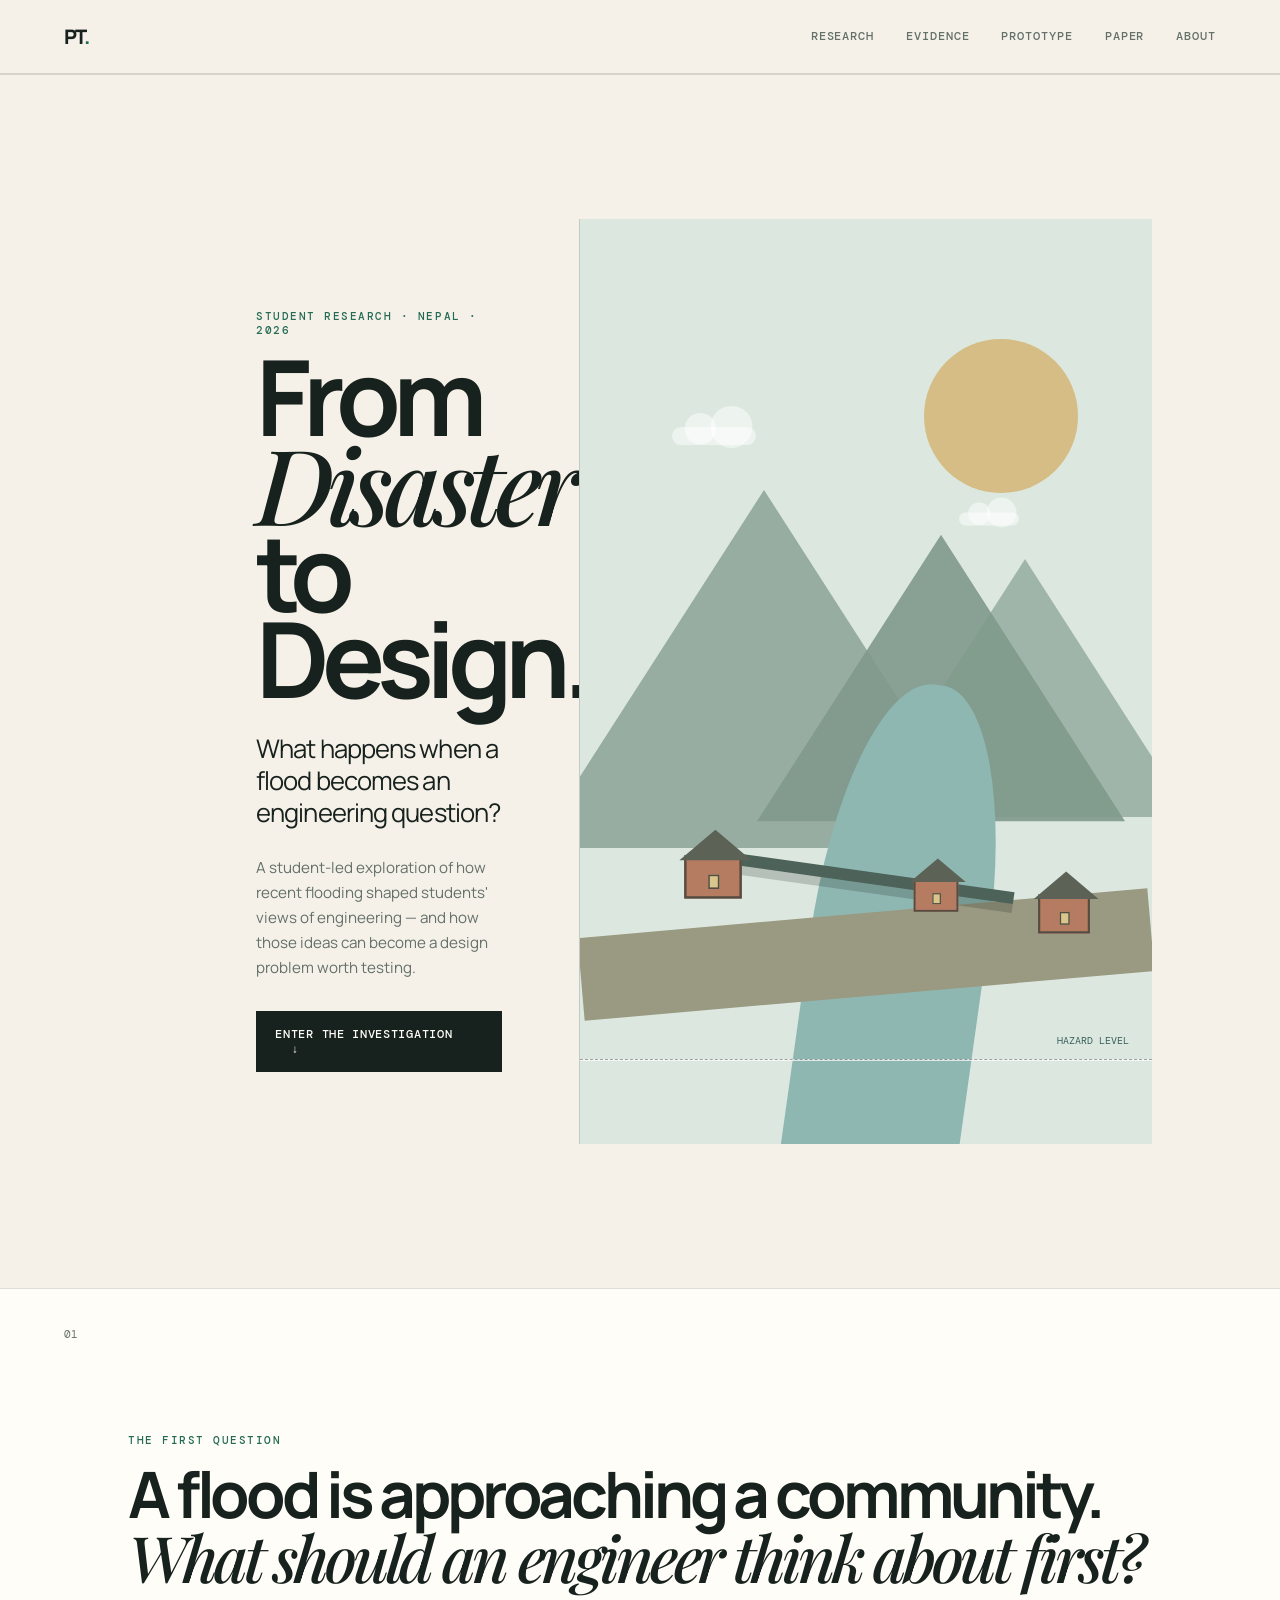
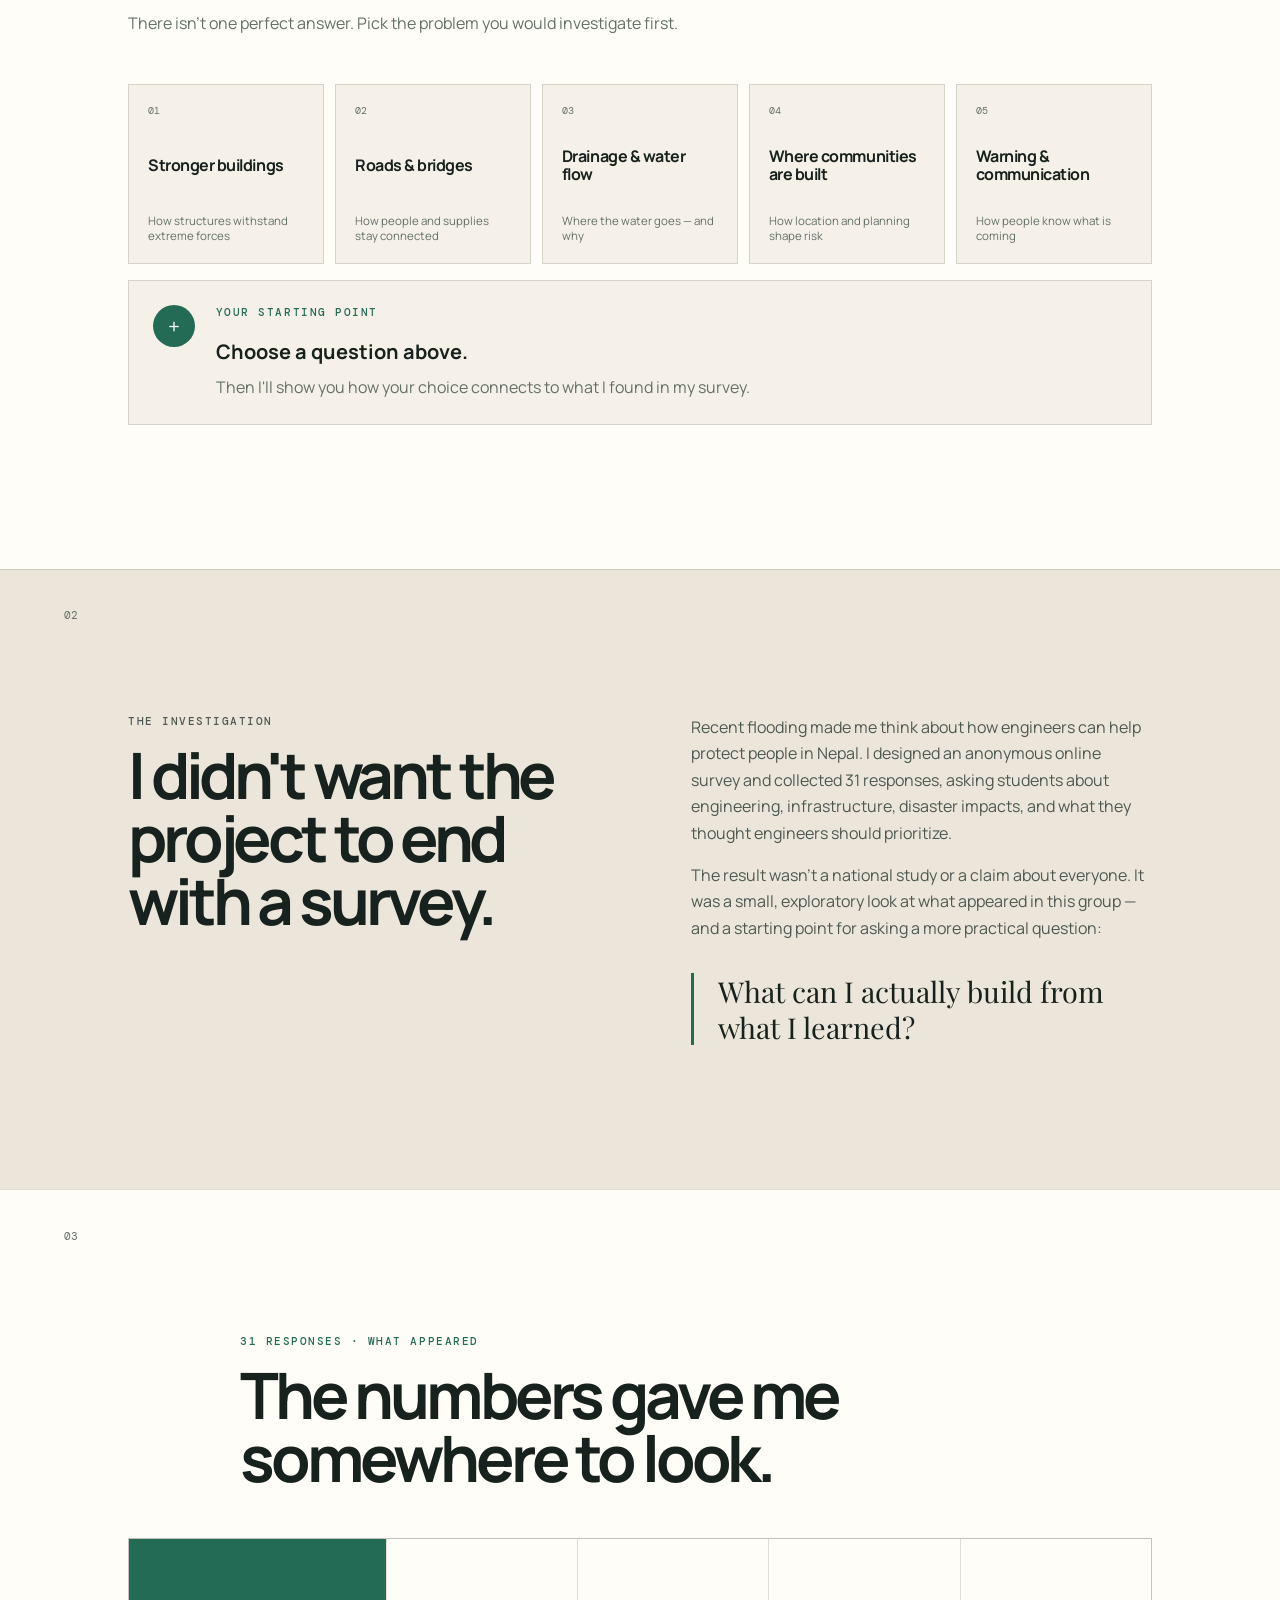
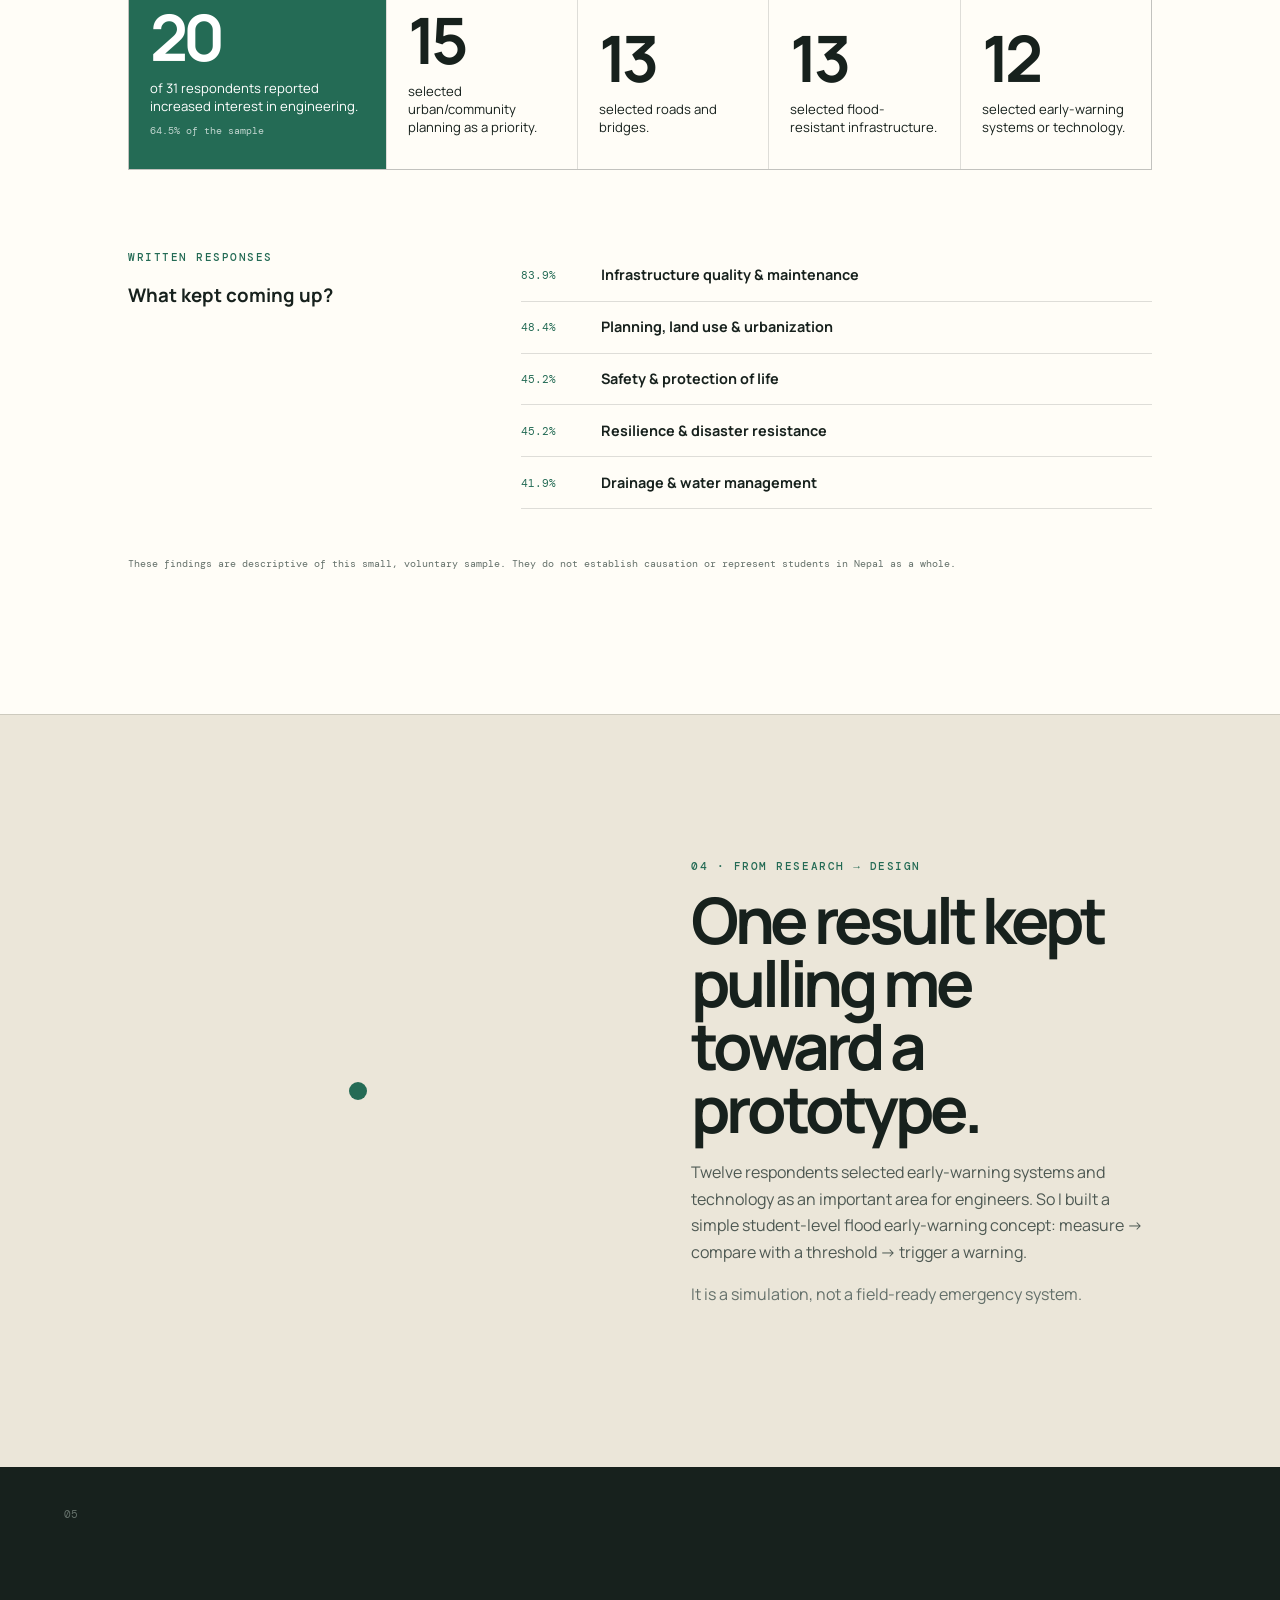
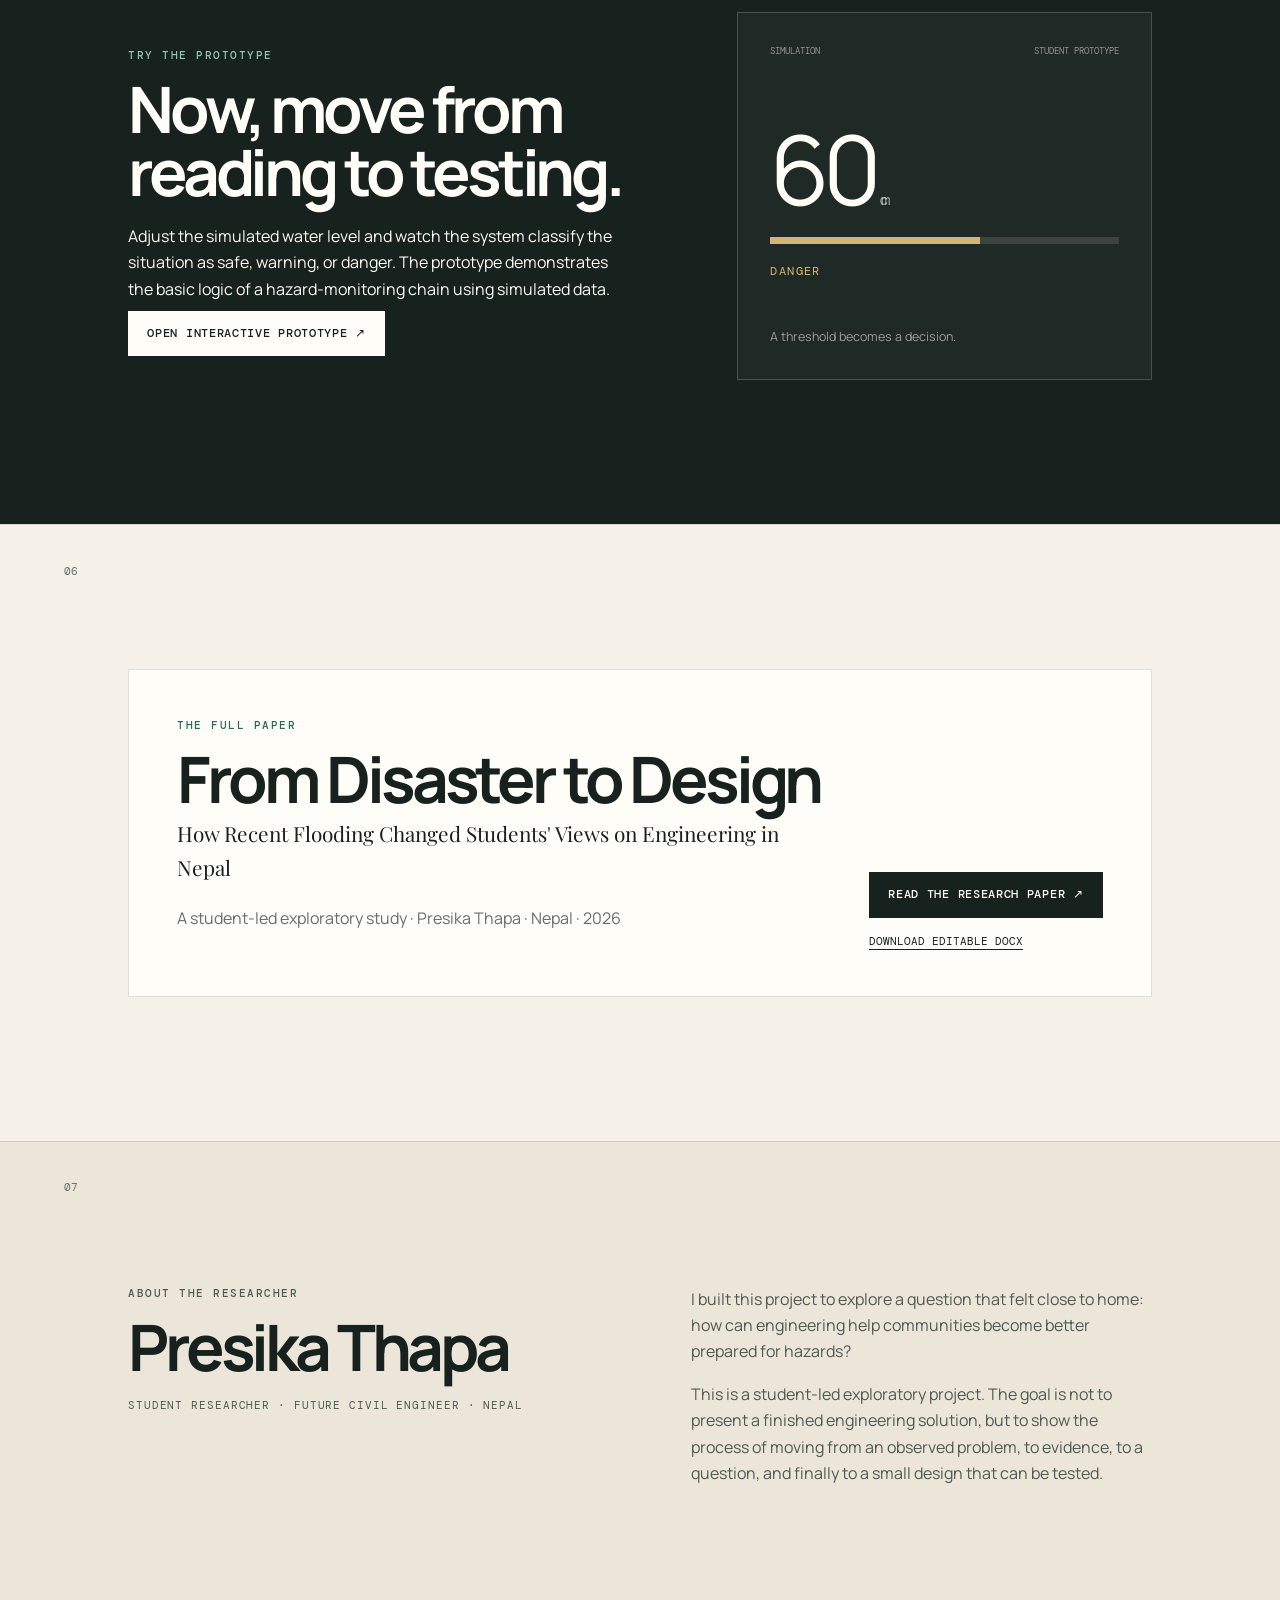
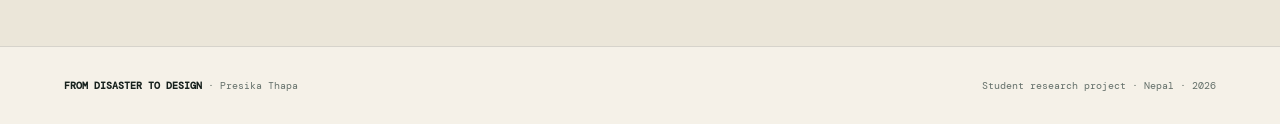
==== index.html @ 785f5a61 "Add files via upload" ====
<!DOCTYPE html><html lang="en"><head><meta charset="UTF-8"><meta name="viewport" content="width=device-width,initial-scale=1.0"><meta name="description" content="From Disaster to Design — a student-led exploratory study and flood early-warning prototype by Presika Thapa."><title>From Disaster to Design | Presika Thapa</title><link rel="stylesheet" href="style.css"></head><body>
<header class="site-header"><a class="brand" href="#home">PT<span>.</span></a><button class="menu-button" aria-label="Open navigation">☰</button><nav><a href="#research">Research</a><a href="#evidence">Evidence</a><a href="#prototype">Prototype</a><a href="#paper">Paper</a><a href="#about">About</a></nav></header>
<main id="home">
<section class="hero"><div class="hero-copy"><p class="eyebrow">STUDENT RESEARCH · NEPAL · 2026</p><h1>From<br><em>Disaster</em><br>to Design.</h1><p class="hero-question">What happens when a flood becomes an engineering question?</p><p class="hero-intro">A student-led exploration of how recent flooding shaped students' views of engineering — and how those ideas can become a design problem worth testing.</p><a class="primary-button" href="#challenge">Enter the investigation <span>↓</span></a></div><div class="landscape" aria-label="Original schematic landscape showing mountains, a community, a river, and rising water."><div class="sun"></div><div class="mountain m1"></div><div class="mountain m2"></div><div class="mountain m3"></div><div class="cloud c1"></div><div class="cloud c2"></div><div class="river"></div><div class="road"></div><div class="house h1"><i></i></div><div class="house h2"><i></i></div><div class="house h3"><i></i></div><div class="bridge"></div><div class="water-line"></div><div class="water-label">HAZARD LEVEL</div></div></section>
<section class="challenge" id="challenge"><div class="section-number">01</div><div class="challenge-inner"><p class="eyebrow">THE FIRST QUESTION</p><h2>A flood is approaching a community.<br><span>What should an engineer think about first?</span></h2><p class="muted">There isn't one perfect answer. Pick the problem you would investigate first.</p><div class="choice-grid"><button class="choice" data-choice="structures"><span>01</span><strong>Stronger buildings</strong><small>How structures withstand extreme forces</small></button><button class="choice" data-choice="roads"><span>02</span><strong>Roads & bridges</strong><small>How people and supplies stay connected</small></button><button class="choice" data-choice="water"><span>03</span><strong>Drainage & water flow</strong><small>Where the water goes — and why</small></button><button class="choice" data-choice="planning"><span>04</span><strong>Where communities are built</strong><small>How location and planning shape risk</small></button><button class="choice" data-choice="warning"><span>05</span><strong>Warning & communication</strong><small>How people know what is coming</small></button></div><div class="choice-result" id="choiceResult" aria-live="polite"><div class="result-mark">+</div><div><p class="eyebrow">YOUR STARTING POINT</p><h3>Choose a question above.</h3><p>Then I'll show you how your choice connects to what I found in my survey.</p></div></div></div></section>
<section class="story" id="research"><div class="section-number">02</div><div class="story-grid"><div><p class="eyebrow">THE INVESTIGATION</p><h2>I didn't want the project to end with a survey.</h2></div><div><p>Recent flooding made me think about how engineers can help protect people in Nepal. I designed an anonymous online survey and collected 31 responses, asking students about engineering, infrastructure, disaster impacts, and what they thought engineers should prioritize.</p><p>The result wasn't a national study or a claim about everyone. It was a small, exploratory look at what appeared in this group — and a starting point for asking a more practical question:</p><blockquote>What can I actually build from what I learned?</blockquote></div></div></section>
<section class="evidence" id="evidence"><div class="section-number">03</div><div class="section-heading"><p class="eyebrow">31 RESPONSES · WHAT APPEARED</p><h2>The numbers gave me somewhere to look.</h2></div><div class="stats-grid"><article class="stat-card featured"><span class="stat-big">20</span><p>of 31 respondents reported increased interest in engineering.</p><span class="stat-note">64.5% of the sample</span></article><article class="stat-card"><span class="stat-big">15</span><p>selected urban/community planning as a priority.</p></article><article class="stat-card"><span class="stat-big">13</span><p>selected roads and bridges.</p></article><article class="stat-card"><span class="stat-big">13</span><p>selected flood-resistant infrastructure.</p></article><article class="stat-card"><span class="stat-big">12</span><p>selected early-warning systems or technology.</p></article></div><div class="themes"><div><p class="eyebrow">WRITTEN RESPONSES</p><h3>What kept coming up?</h3></div><div class="theme-list"><div><span>83.9%</span><strong>Infrastructure quality & maintenance</strong></div><div><span>48.4%</span><strong>Planning, land use & urbanization</strong></div><div><span>45.2%</span><strong>Safety & protection of life</strong></div><div><span>45.2%</span><strong>Resilience & disaster resistance</strong></div><div><span>41.9%</span><strong>Drainage & water management</strong></div></div></div><p class="method-note">These findings are descriptive of this small, voluntary sample. They do not establish causation or represent students in Nepal as a whole.</p></section>
<section class="transition"><div class="transition-art"><div class="signal-ring r1"></div><div class="signal-ring r2"></div><div class="signal-ring r3"></div><div class="signal-dot"></div></div><div><p class="eyebrow">04 · FROM RESEARCH → DESIGN</p><h2>One result kept pulling me toward a prototype.</h2><p>Twelve respondents selected early-warning systems and technology as an important area for engineers. So I built a simple student-level flood early-warning concept: measure → compare with a threshold → trigger a warning.</p><p class="muted">It is a simulation, not a field-ready emergency system.</p></div></section>
<section class="prototype-section" id="prototype"><div class="section-number">05</div><div class="prototype-copy"><p class="eyebrow">TRY THE PROTOTYPE</p><h2>Now, move from reading to testing.</h2><p>Adjust the simulated water level and watch the system classify the situation as safe, warning, or danger. The prototype demonstrates the basic logic of a hazard-monitoring chain using simulated data.</p><a class="primary-button light-button" href="prototype/flood_early_warning.html" target="_blank">Open interactive prototype ↗</a></div><div class="mini-dashboard"><div class="dash-top"><span>SIMULATION</span><span>STUDENT PROTOTYPE</span></div><div class="dash-value">60<span>cm</span></div><div class="dash-bar"><i></i></div><div class="dash-status">DANGER</div><div class="dash-caption">A threshold becomes a decision.</div></div></section>
<section class="paper" id="paper"><div class="section-number">06</div><div class="paper-card"><div><p class="eyebrow">THE FULL PAPER</p><h2>From Disaster to Design</h2><p class="paper-subtitle">How Recent Flooding Changed Students' Views on Engineering in Nepal</p><p class="muted">A student-led exploratory study · Presika Thapa · Nepal · 2026</p></div><div class="paper-actions"><a class="primary-button" href="research/From_Disaster_to_Design_Final.pdf" target="_blank">Read the research paper ↗</a><a class="text-button" href="research/From_Disaster_to_Design_Final.docx">Download editable DOCX</a></div></div></section>
<section class="about" id="about"><div class="section-number">07</div><div class="about-grid"><div><p class="eyebrow">ABOUT THE RESEARCHER</p><h2>Presika Thapa</h2><p class="role">Student Researcher · Future Civil Engineer · Nepal</p></div><div><p>I built this project to explore a question that felt close to home: how can engineering help communities become better prepared for hazards?</p><p>This is a student-led exploratory project. The goal is not to present a finished engineering solution, but to show the process of moving from an observed problem, to evidence, to a question, and finally to a small design that can be tested.</p></div></div></section>
</main><footer><div><strong>FROM DISASTER TO DESIGN</strong> · Presika Thapa</div><div>Student research project · Nepal · 2026</div></footer><script src="script.js"></script></body></html>
---- style.css ----
@import url('https://fonts.googleapis.com/css2?family=DM+Mono:wght@400;500&family=Manrope:wght@400;500;600;700;800&family=Playfair+Display:ital,wght@0,500;0,600;1,500;1,600&display=swap');
:root{--ink:#17211d;--muted:#64706a;--paper:#f5f1e8;--paper2:#ebe6d9;--line:rgba(23,33,29,.14);--accent:#246b55;--accentDark:#174b3c;--water:#8eb7b2;--white:#fffdf7}*{box-sizing:border-box}html{scroll-behavior:smooth}body{margin:0;background:var(--paper);color:var(--ink);font-family:Manrope,system-ui,sans-serif;line-height:1.65}a{color:inherit;text-decoration:none}button{font:inherit}.site-header{position:sticky;top:0;z-index:20;height:74px;padding:0 5vw;display:flex;align-items:center;justify-content:space-between;background:rgba(245,241,232,.94);backdrop-filter:blur(14px);border-bottom:1px solid var(--line)}.brand{font-size:1.25rem;font-weight:800;letter-spacing:-.08em}.brand span{color:var(--accent)}nav{display:flex;gap:2rem}nav a{font:500 .72rem "DM Mono",monospace;text-transform:uppercase;letter-spacing:.08em;color:var(--muted)}nav a:hover{color:var(--ink)}.menu-button{display:none;border:0;background:none;font-size:1.4rem}.hero{min-height:calc(100vh - 74px);display:grid;grid-template-columns:44% 56%;overflow:hidden}.hero-copy{padding:10vh 6vw 8vh 10vw;display:flex;flex-direction:column;justify-content:center}.eyebrow{margin:0 0 1rem;font:500 .68rem "DM Mono",monospace;letter-spacing:.14em;text-transform:uppercase;color:var(--accent)}h1,h2,h3,p{margin-top:0}h1{font-size:clamp(4.4rem,8.2vw,8.5rem);line-height:.82;letter-spacing:-.075em;margin-bottom:2rem}h1 em,h2 span{font-family:"Playfair Display",serif;font-weight:500}h1 em{letter-spacing:-.07em}.hero-question{max-width:500px;font-size:clamp(1.2rem,2vw,1.65rem);line-height:1.25;letter-spacing:-.035em}.hero-intro{max-width:510px;color:var(--muted);font-size:.95rem}.primary-button{width:fit-content;margin-top:1rem;padding:.9rem 1.15rem;background:var(--ink);color:var(--white);border:1px solid var(--ink);font:500 .72rem "DM Mono",monospace;text-transform:uppercase;letter-spacing:.06em;transition:transform .2s,background .2s}.primary-button:hover{transform:translateY(-2px);background:var(--accentDark)}.primary-button span{margin-left:1rem}.landscape{position:relative;min-height:100%;background:#dce8df;overflow:hidden;border-left:1px solid var(--line)}.sun{position:absolute;width:12vw;height:12vw;min-width:110px;min-height:110px;border-radius:50%;background:#d6bd86;right:13%;top:13%}.mountain{position:absolute;bottom:32%;width:0;height:0;border-left:18vw solid transparent;border-right:18vw solid transparent;border-bottom:28vw solid #809a8c}.m1{left:-8%;opacity:.75}.m2{left:23%;bottom:31%;transform:scale(.8);opacity:.9}.m3{right:-18%;bottom:30%;transform:scale(.72);opacity:.65}.cloud{position:absolute;width:120px;height:26px;background:rgba(255,255,255,.48);border-radius:30px}.cloud:before,.cloud:after{content:"";position:absolute;background:inherit;border-radius:50%}.cloud:before{width:45px;height:45px;left:18px;top:-20px}.cloud:after{width:60px;height:60px;left:55px;top:-30px}.c1{top:22%;left:13%;transform:scale(.7)}.c2{top:31%;right:18%;transform:scale(.5)}.river{position:absolute;left:40%;bottom:-8%;width:31%;height:58%;background:var(--water);transform:rotate(8deg);border-radius:50% 45% 0 0}.road{position:absolute;bottom:16%;left:0;width:100%;height:9%;background:#9a9a82;transform:rotate(-5deg)}.bridge{position:absolute;bottom:28%;left:28%;width:48%;height:12px;background:#4d6259;transform:rotate(8deg);box-shadow:0 9px 0 rgba(23,33,29,.2)}.house{position:absolute;bottom:26%;width:72px;height:54px;background:#b67c62;border:3px solid #554d43;z-index:3}.house:before{content:"";position:absolute;left:-9px;top:-35px;border-left:45px solid transparent;border-right:45px solid transparent;border-bottom:38px solid #5d6257}.house i{position:absolute;width:14px;height:18px;background:#d9c68d;left:27px;top:21px;border:2px solid #554d43}.h1{left:17%;transform:scale(.8)}.h2{left:56%;bottom:24%;transform:scale(.62)}.h3{right:9%;bottom:22%;transform:scale(.72)}.water-line{position:absolute;bottom:9%;left:0;width:100%;height:2px;background:rgba(255,255,255,.7);border-top:1px dashed rgba(23,33,29,.4)}.water-label{position:absolute;right:4%;bottom:10.5%;font:.6rem "DM Mono",monospace;color:#355f5c}section{position:relative;padding:9rem 10vw;border-top:1px solid var(--line)}.section-number{position:absolute;top:2.4rem;left:5vw;font:.68rem "DM Mono",monospace;color:var(--muted)}.challenge{background:var(--white)}.challenge-inner{max-width:1100px;margin:auto}h2{font-size:clamp(2.3rem,5vw,5rem);line-height:.98;letter-spacing:-.065em;margin-bottom:1.2rem}h2 span{font-style:italic}.muted{color:var(--muted)}.choice-grid{display:grid;grid-template-columns:repeat(5,1fr);gap:.65rem;margin-top:3rem}.choice{text-align:left;padding:1.2rem;min-height:180px;cursor:pointer;background:var(--paper);border:1px solid var(--line);color:var(--ink);display:flex;flex-direction:column;justify-content:space-between;transition:.22s ease}.choice span{font:.65rem "DM Mono",monospace;color:var(--muted)}.choice strong{font-size:1rem;line-height:1.15;letter-spacing:-.03em}.choice small{color:var(--muted);font-size:.72rem;line-height:1.35}.choice:hover,.choice.active{background:var(--accent);color:var(--white);transform:translateY(-5px)}.choice:hover span,.choice:hover small,.choice.active span,.choice.active small{color:rgba(255,255,255,.72)}.choice-result{margin-top:1rem;padding:1.5rem;display:flex;gap:1.3rem;align-items:flex-start;border:1px solid var(--line);background:var(--paper)}.result-mark{width:42px;height:42px;display:grid;place-items:center;background:var(--accent);color:white;border-radius:50%;font-size:1.3rem;flex:none}.choice-result h3{margin-bottom:.35rem;font-size:1.25rem}.choice-result p:last-child{margin:0;color:var(--muted)}.story{background:var(--paper2)}.story-grid,.about-grid{display:grid;grid-template-columns:1fr 1fr;gap:8vw;max-width:1100px;margin:auto}.story p,.about p{color:#4e5953}blockquote{margin:2rem 0 0;padding-left:1.5rem;border-left:3px solid var(--accent);font-family:"Playfair Display",serif;font-size:1.8rem;line-height:1.25}.evidence{background:var(--white)}.section-heading{max-width:800px;margin:0 auto 3rem}.stats-grid{max-width:1100px;margin:auto;display:grid;grid-template-columns:1.35fr repeat(4,1fr);gap:1px;background:var(--line);border:1px solid var(--line)}.stat-card{background:var(--white);padding:2rem 1.3rem;min-height:230px;display:flex;flex-direction:column;justify-content:flex-end}.stat-card.featured{background:var(--accent);color:white}.stat-big{font-size:clamp(3rem,5vw,5rem);line-height:.9;letter-spacing:-.07em;font-weight:700}.stat-card p{margin:.8rem 0 0;font-size:.82rem;line-height:1.4}.stat-note{margin-top:.5rem;font:.62rem "DM Mono",monospace;opacity:.72}.themes{max-width:1100px;margin:5rem auto 0;display:grid;grid-template-columns:1fr 2fr;gap:6vw}.theme-list>div{display:flex;gap:1.3rem;padding:.85rem 0;border-bottom:1px solid var(--line);align-items:center}.theme-list span{width:60px;font:.68rem "DM Mono",monospace;color:var(--accent)}.theme-list strong{font-size:.9rem}.method-note{max-width:1100px;margin:3rem auto 0;font:.65rem "DM Mono",monospace;color:var(--muted)}.transition{display:grid;grid-template-columns:1fr 1fr;gap:8vw;align-items:center;background:var(--paper2)}.transition>div:last-child{max-width:600px}.transition p:not(.eyebrow):not(.muted){color:#4e5953}.transition-art{min-height:300px;position:relative;display:grid;place-items:center}.signal-ring{position:absolute;border:1px solid var(--accent);border-radius:50%;animation:pulse 3s infinite ease-out;opacity:0}.r1{width:70px;height:70px}.r2{width:150px;height:150px;animation-delay:1s}.r3{width:230px;height:230px;animation-delay:2s}.signal-dot{width:18px;height:18px;background:var(--accent);border-radius:50%}@keyframes pulse{0%{transform:scale(.4);opacity:.65}100%{transform:scale(1);opacity:0}}.prototype-section{background:var(--ink);color:var(--white);display:grid;grid-template-columns:1.1fr .9fr;gap:8vw;align-items:center}.prototype-section .eyebrow{color:#91c9b5}.prototype-section .muted{color:rgba(255,255,255,.55)}.prototype-copy{max-width:680px}.light-button{background:var(--white);color:var(--ink);border-color:var(--white)}.mini-dashboard{border:1px solid rgba(255,255,255,.18);padding:2rem;background:rgba(255,255,255,.035)}.dash-top{display:flex;justify-content:space-between;font:.58rem "DM Mono",monospace;color:rgba(255,255,255,.5)}.dash-value{font-size:6rem;letter-spacing:-.08em;line-height:1;margin:4rem 0 1.2rem}.dash-value span{font:1rem "DM Mono",monospace;margin-left:.3rem;color:rgba(255,255,255,.5)}.dash-bar{height:7px;background:rgba(255,255,255,.12)}.dash-bar i{display:block;width:60%;height:100%;background:#d1b676}.dash-status{margin-top:1.2rem;font:.75rem "DM Mono",monospace;letter-spacing:.12em;color:#d1b676}.dash-caption{margin-top:3rem;color:rgba(255,255,255,.55);font-size:.78rem}.paper{background:var(--paper)}.paper-card{max-width:1100px;margin:auto;border:1px solid var(--line);padding:3rem;display:flex;justify-content:space-between;gap:3rem;align-items:end;background:var(--white)}.paper-card h2{margin-bottom:.3rem}.paper-subtitle{font-family:"Playfair Display",serif;font-size:1.3rem}.paper-actions{display:flex;flex-direction:column;align-items:flex-start;white-space:nowrap}.text-button{margin-top:1rem;font:.68rem "DM Mono",monospace;text-transform:uppercase;text-decoration:underline;text-underline-offset:4px}.about{background:var(--paper2)}.role{font:.7rem "DM Mono",monospace!important;text-transform:uppercase;letter-spacing:.08em}footer{padding:2rem 5vw;display:flex;justify-content:space-between;gap:1rem;border-top:1px solid var(--line);font:.62rem "DM Mono",monospace;color:var(--muted)}footer strong{color:var(--ink)}@media(max-width:900px){nav{display:none}.menu-button{display:block}.hero{grid-template-columns:1fr}.hero-copy{padding:6rem 8vw 4rem}.landscape{min-height:55vh}.choice-grid{grid-template-columns:1fr 1fr}.stats-grid{grid-template-columns:1fr 1fr}.stat-card.featured{grid-column:1/-1;min-height:190px}.story-grid,.about-grid,.transition,.prototype-section{grid-template-columns:1fr}.themes{grid-template-columns:1fr}.paper-card{flex-direction:column;align-items:flex-start}}@media(max-width:560px){section{padding:6rem 7vw}.section-number{left:2vw}.hero-copy{padding-left:7vw}h1{font-size:4rem}.choice-grid,.stats-grid{grid-template-columns:1fr}.stat-card.featured{grid-column:auto}.choice{min-height:145px}footer{flex-direction:column}}
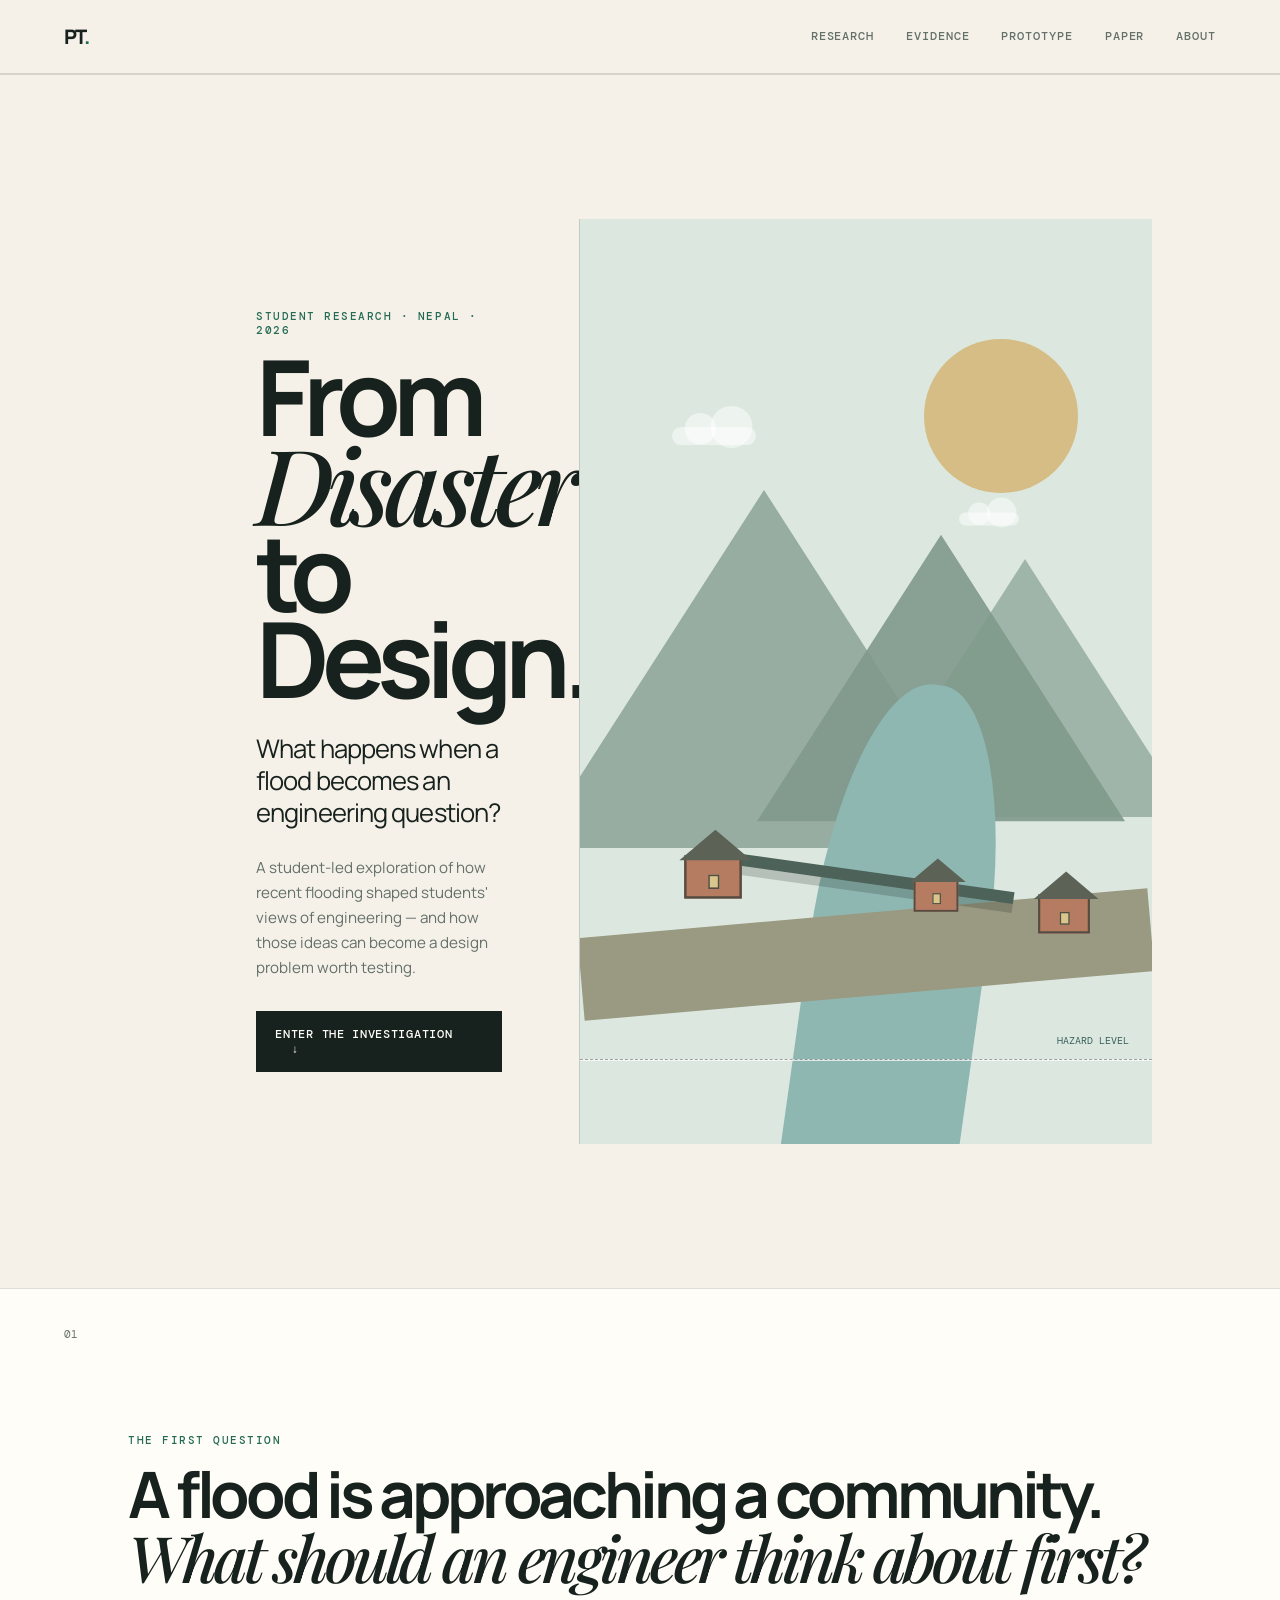
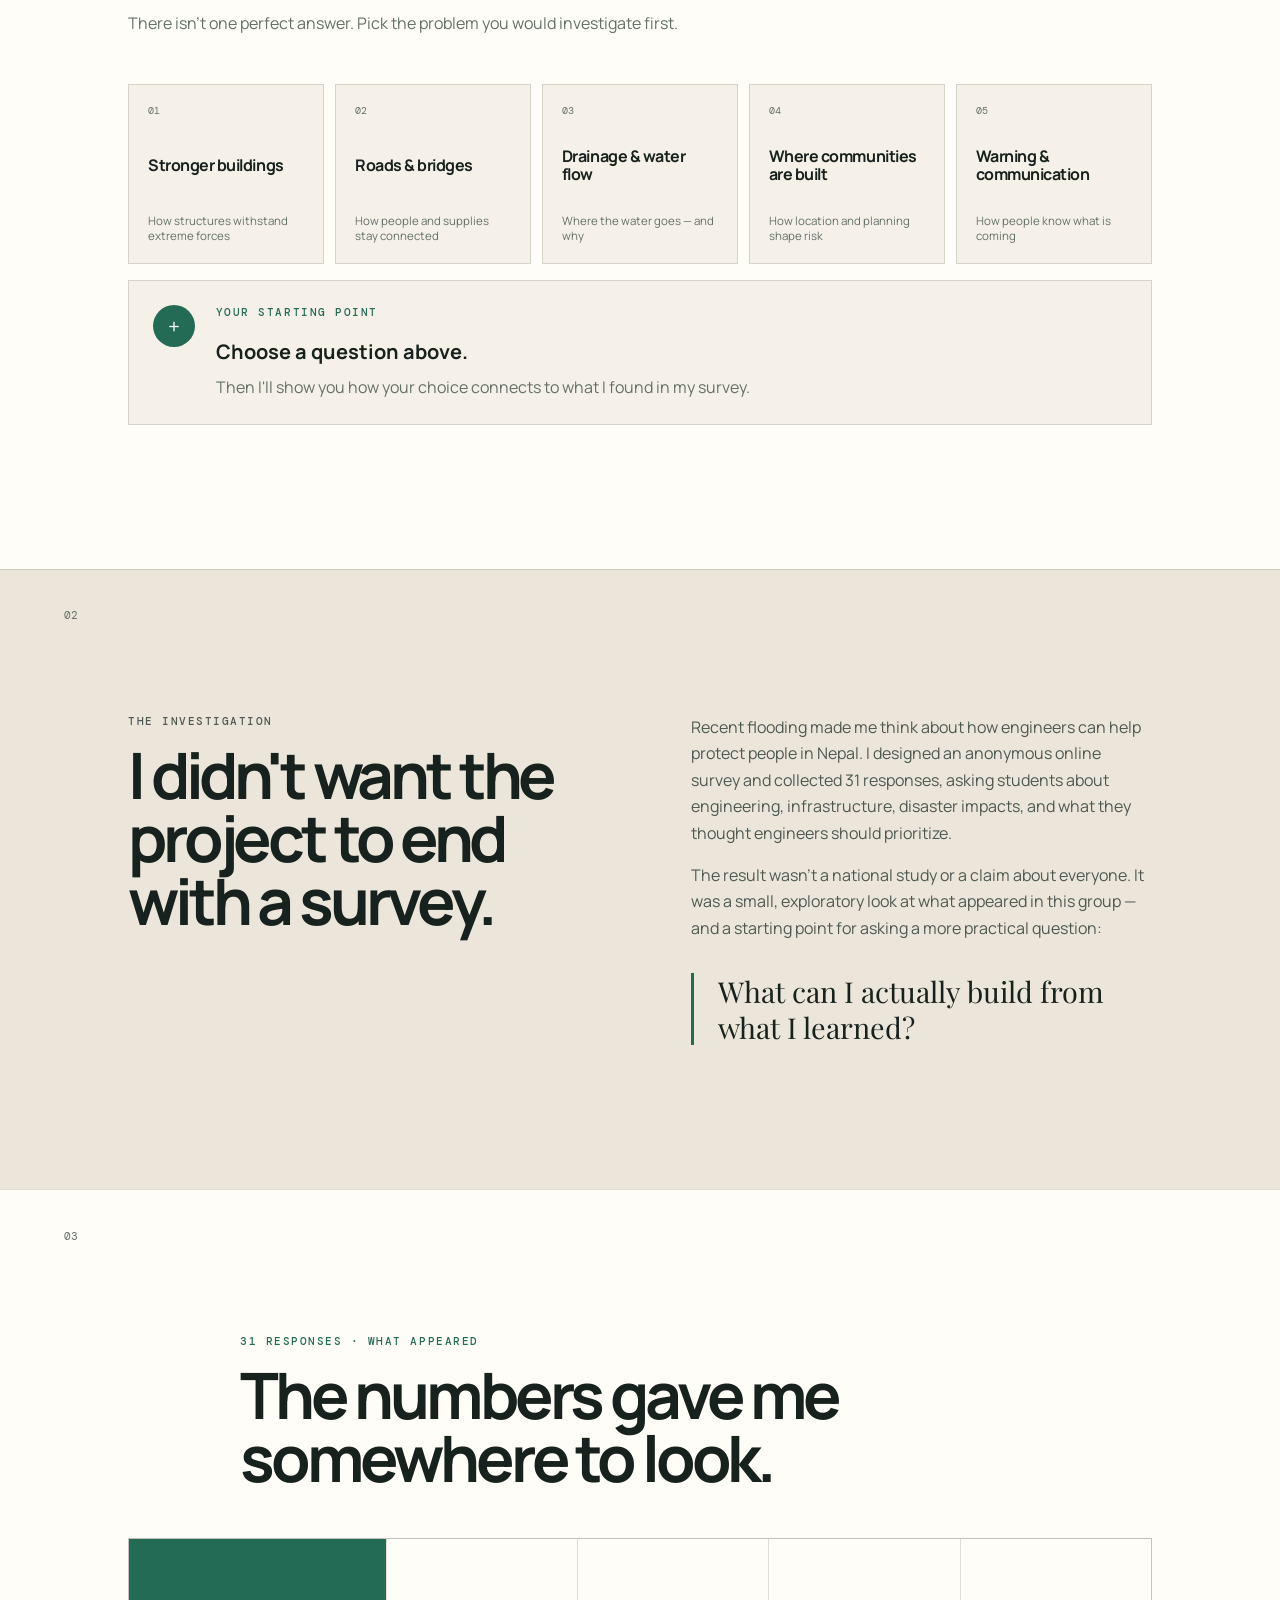
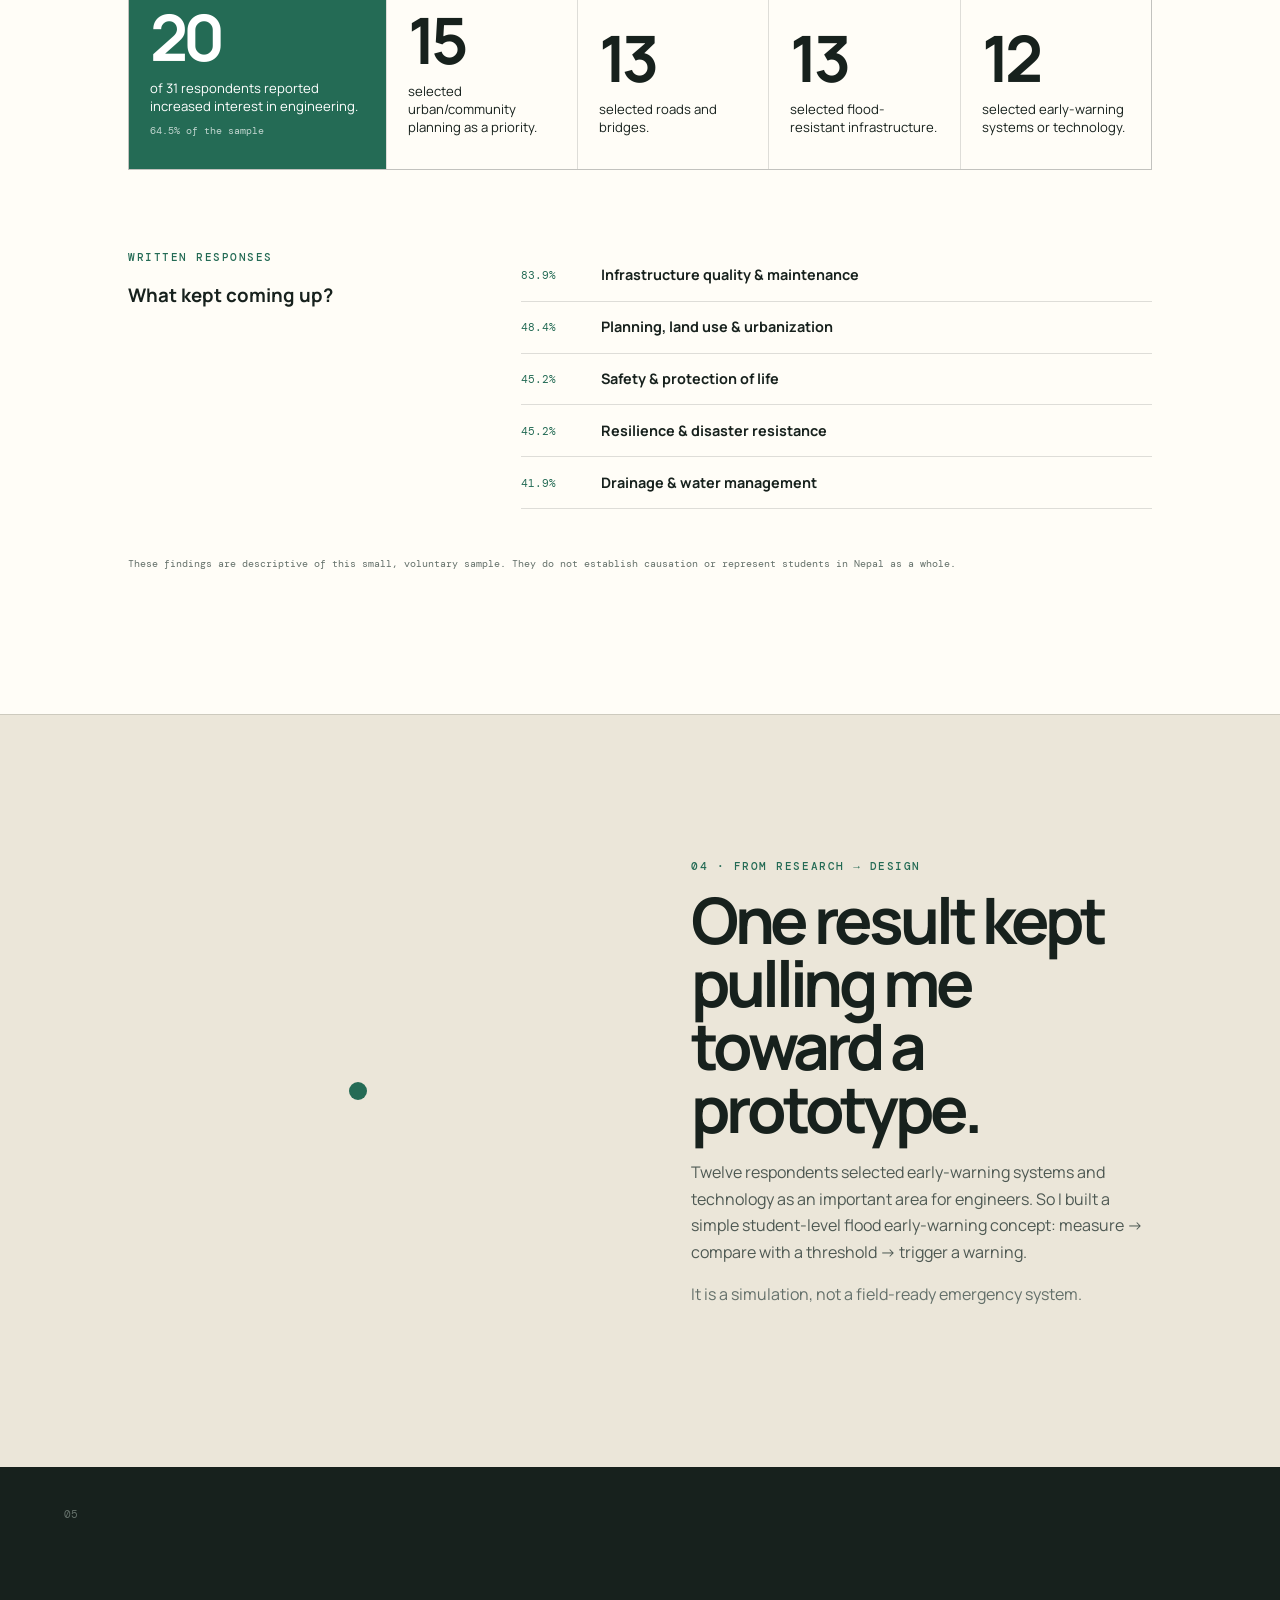
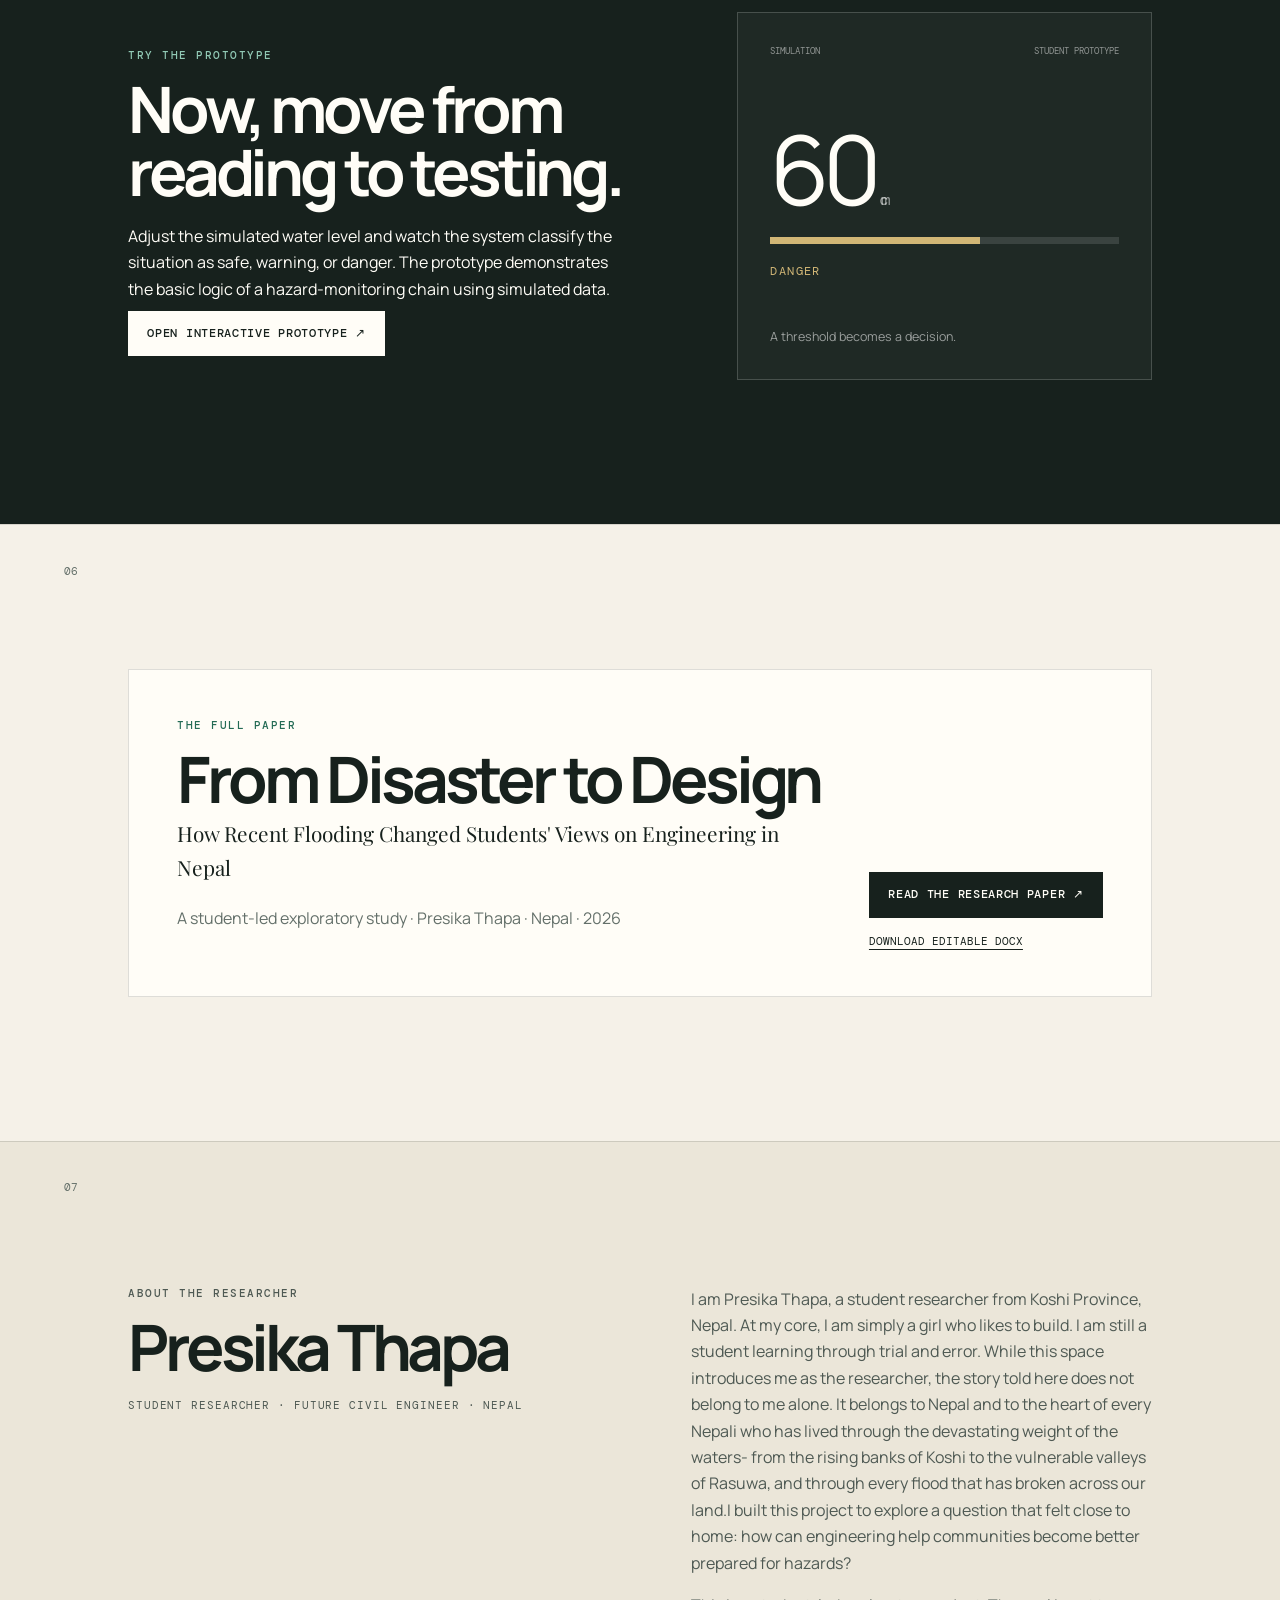
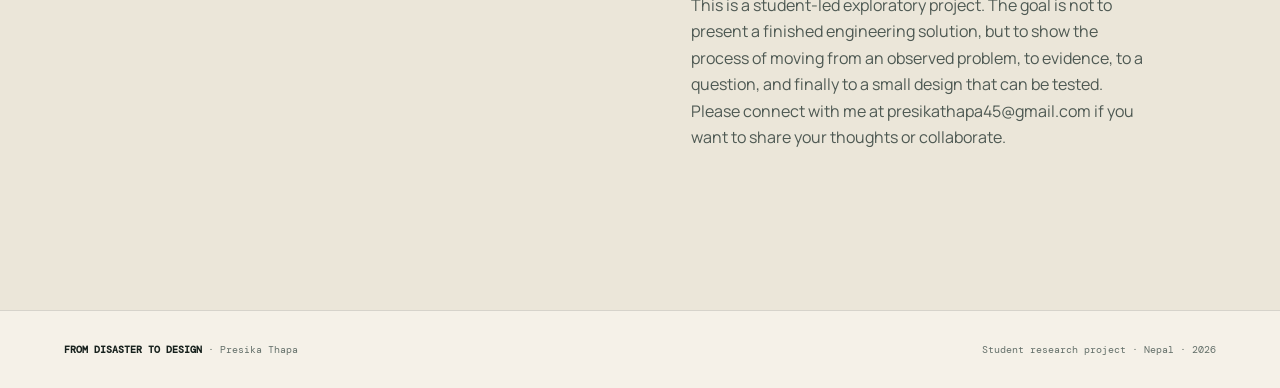
==== commit 2d70df77: "Add researcher biography and contact information Added a detailed section about the researcher, incl" ====
--- a/index.html
+++ b/index.html
@@ -8,5 +8,5 @@
 <section class="transition"><div class="transition-art"><div class="signal-ring r1"></div><div class="signal-ring r2"></div><div class="signal-ring r3"></div><div class="signal-dot"></div></div><div><p class="eyebrow">04 · FROM RESEARCH → DESIGN</p><h2>One result kept pulling me toward a prototype.</h2><p>Twelve respondents selected early-warning systems and technology as an important area for engineers. So I built a simple student-level flood early-warning concept: measure → compare with a threshold → trigger a warning.</p><p class="muted">It is a simulation, not a field-ready emergency system.</p></div></section>
 <section class="prototype-section" id="prototype"><div class="section-number">05</div><div class="prototype-copy"><p class="eyebrow">TRY THE PROTOTYPE</p><h2>Now, move from reading to testing.</h2><p>Adjust the simulated water level and watch the system classify the situation as safe, warning, or danger. The prototype demonstrates the basic logic of a hazard-monitoring chain using simulated data.</p><a class="primary-button light-button" href="prototype/flood_early_warning.html" target="_blank">Open interactive prototype ↗</a></div><div class="mini-dashboard"><div class="dash-top"><span>SIMULATION</span><span>STUDENT PROTOTYPE</span></div><div class="dash-value">60<span>cm</span></div><div class="dash-bar"><i></i></div><div class="dash-status">DANGER</div><div class="dash-caption">A threshold becomes a decision.</div></div></section>
 <section class="paper" id="paper"><div class="section-number">06</div><div class="paper-card"><div><p class="eyebrow">THE FULL PAPER</p><h2>From Disaster to Design</h2><p class="paper-subtitle">How Recent Flooding Changed Students' Views on Engineering in Nepal</p><p class="muted">A student-led exploratory study · Presika Thapa · Nepal · 2026</p></div><div class="paper-actions"><a class="primary-button" href="research/From_Disaster_to_Design_Final.pdf" target="_blank">Read the research paper ↗</a><a class="text-button" href="research/From_Disaster_to_Design_Final.docx">Download editable DOCX</a></div></div></section>
-<section class="about" id="about"><div class="section-number">07</div><div class="about-grid"><div><p class="eyebrow">ABOUT THE RESEARCHER</p><h2>Presika Thapa</h2><p class="role">Student Researcher · Future Civil Engineer · Nepal</p></div><div><p>I built this project to explore a question that felt close to home: how can engineering help communities become better prepared for hazards?</p><p>This is a student-led exploratory project. The goal is not to present a finished engineering solution, but to show the process of moving from an observed problem, to evidence, to a question, and finally to a small design that can be tested.</p></div></div></section>
+<section class="about" id="about"><div class="section-number">07</div><div class="about-grid"><div><p class="eyebrow">ABOUT THE RESEARCHER</p><h2>Presika Thapa</h2><p class="role">Student Researcher · Future Civil Engineer · Nepal</p></div><div><p>I am Presika Thapa, a student researcher from Koshi Province, Nepal. At my core, I am simply a girl who likes to build. I am still a student learning through trial and error. While this space introduces me as the researcher, the story told here does not belong to me alone. It belongs to Nepal and to the heart of every Nepali who has lived through the devastating weight of the waters- from the rising banks of Koshi to the vulnerable valleys of Rasuwa, and through every flood that has broken across our land.I built this project to explore a question that felt close to home: how can engineering help communities become better prepared for hazards?</p><p>This is a student-led exploratory project. The goal is not to present a finished engineering solution, but to show the process of moving from an observed problem, to evidence, to a question, and finally to a small design that can be tested. Please connect with me at presikathapa45@gmail.com if you want to share your thoughts or collaborate.</p></div></div></section>
 </main><footer><div><strong>FROM DISASTER TO DESIGN</strong> · Presika Thapa</div><div>Student research project · Nepal · 2026</div></footer><script src="script.js"></script></body></html>
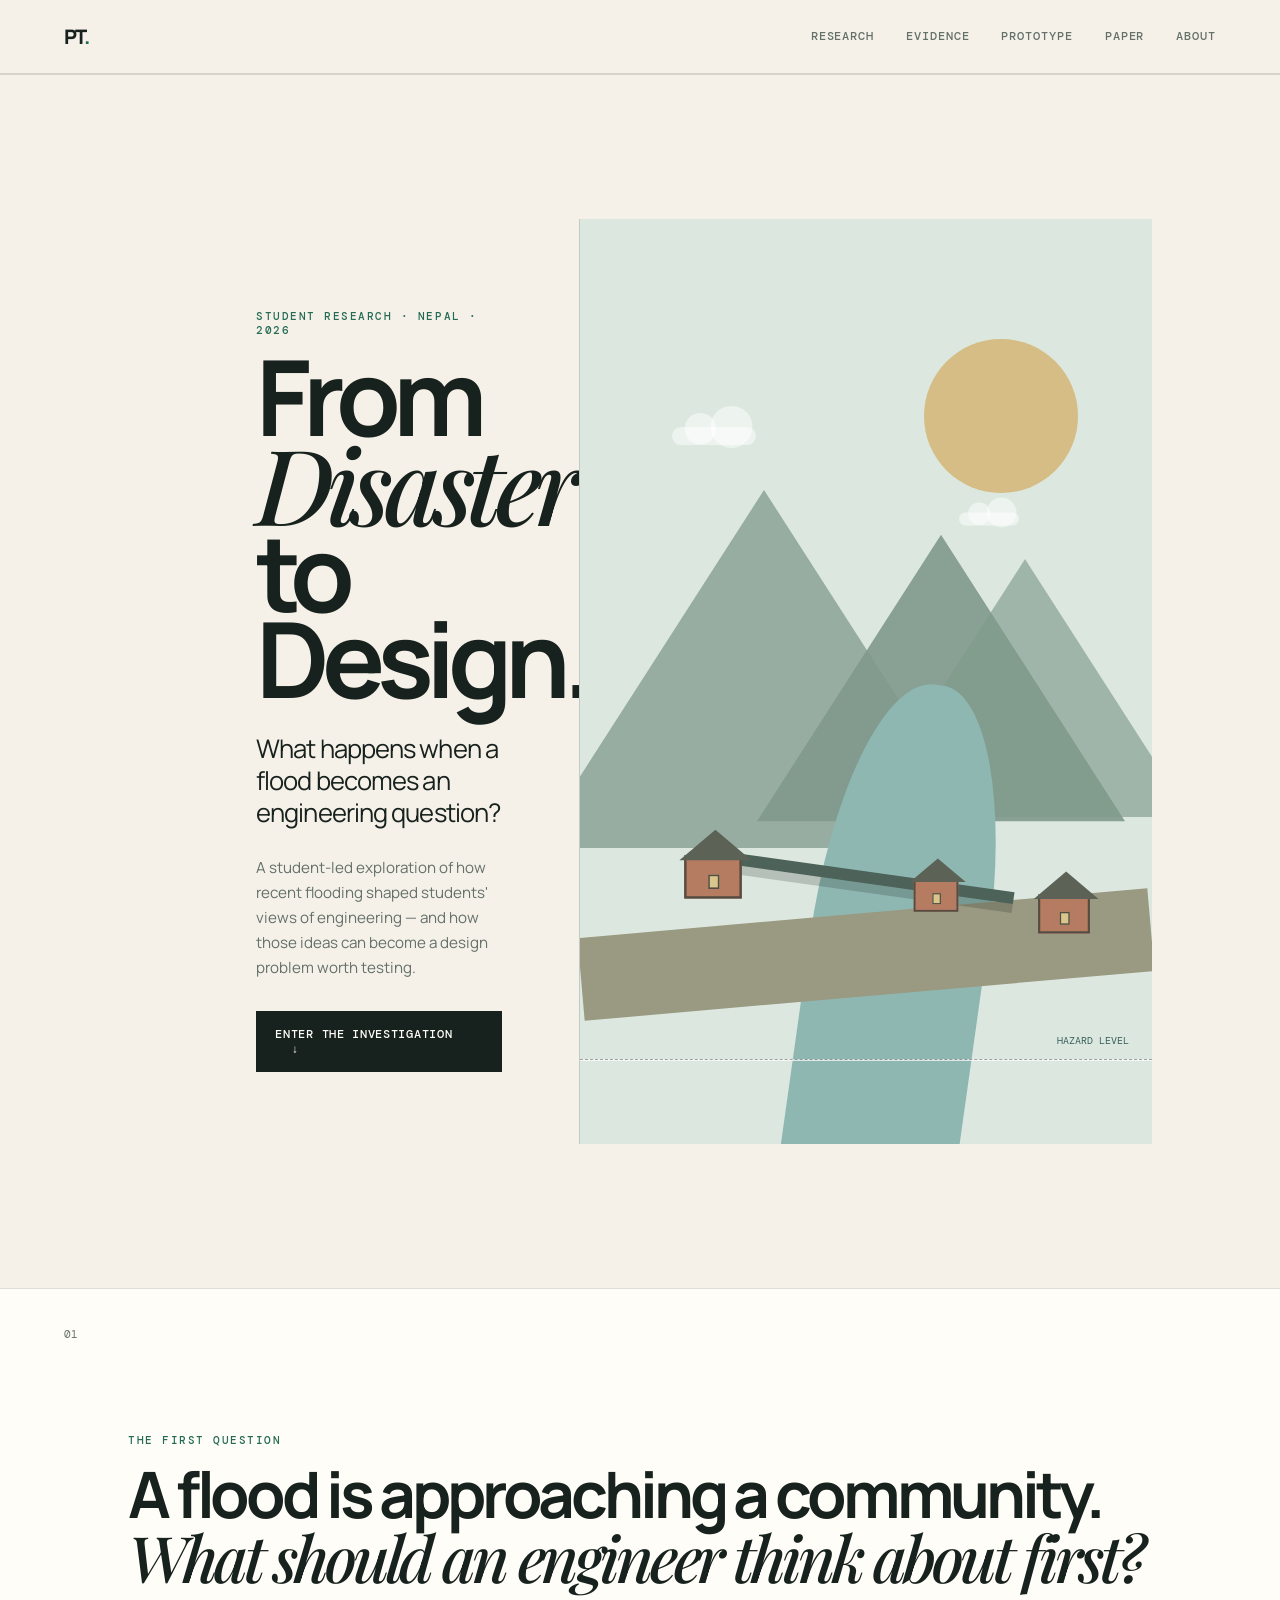
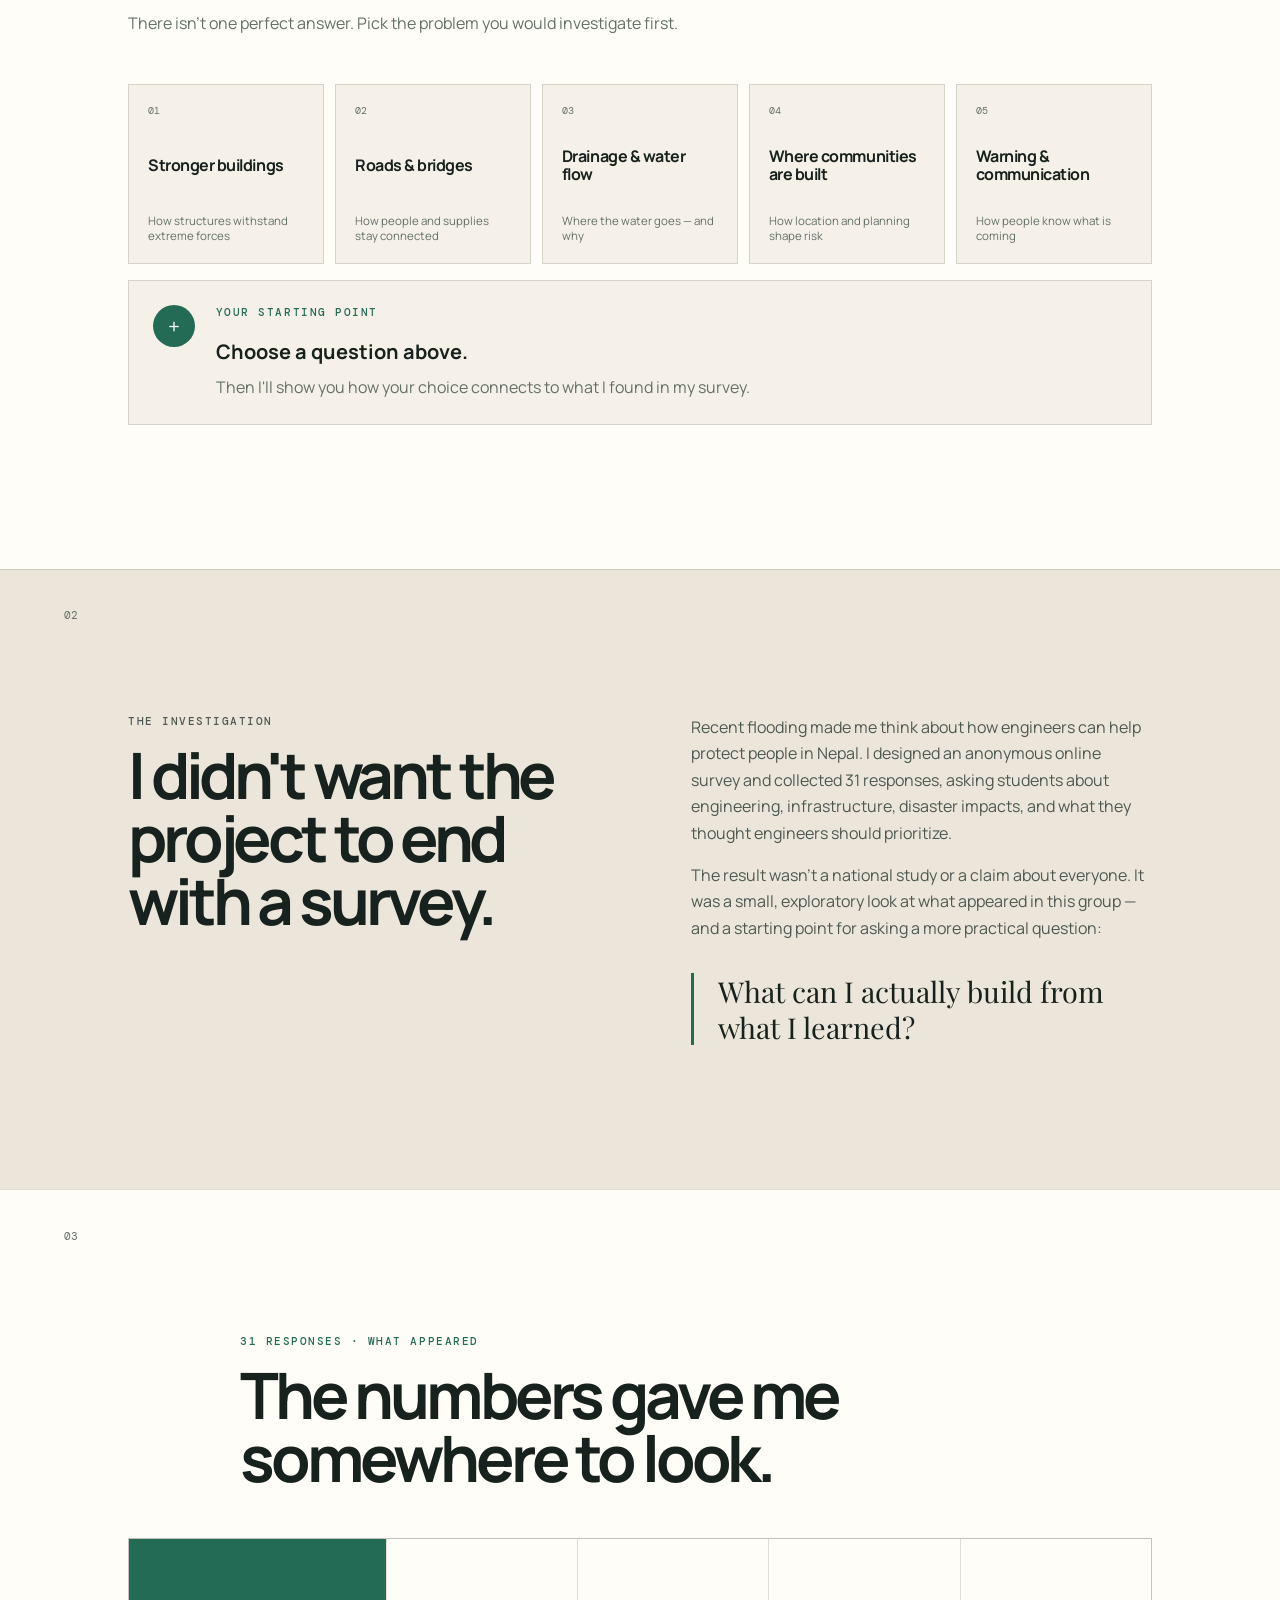
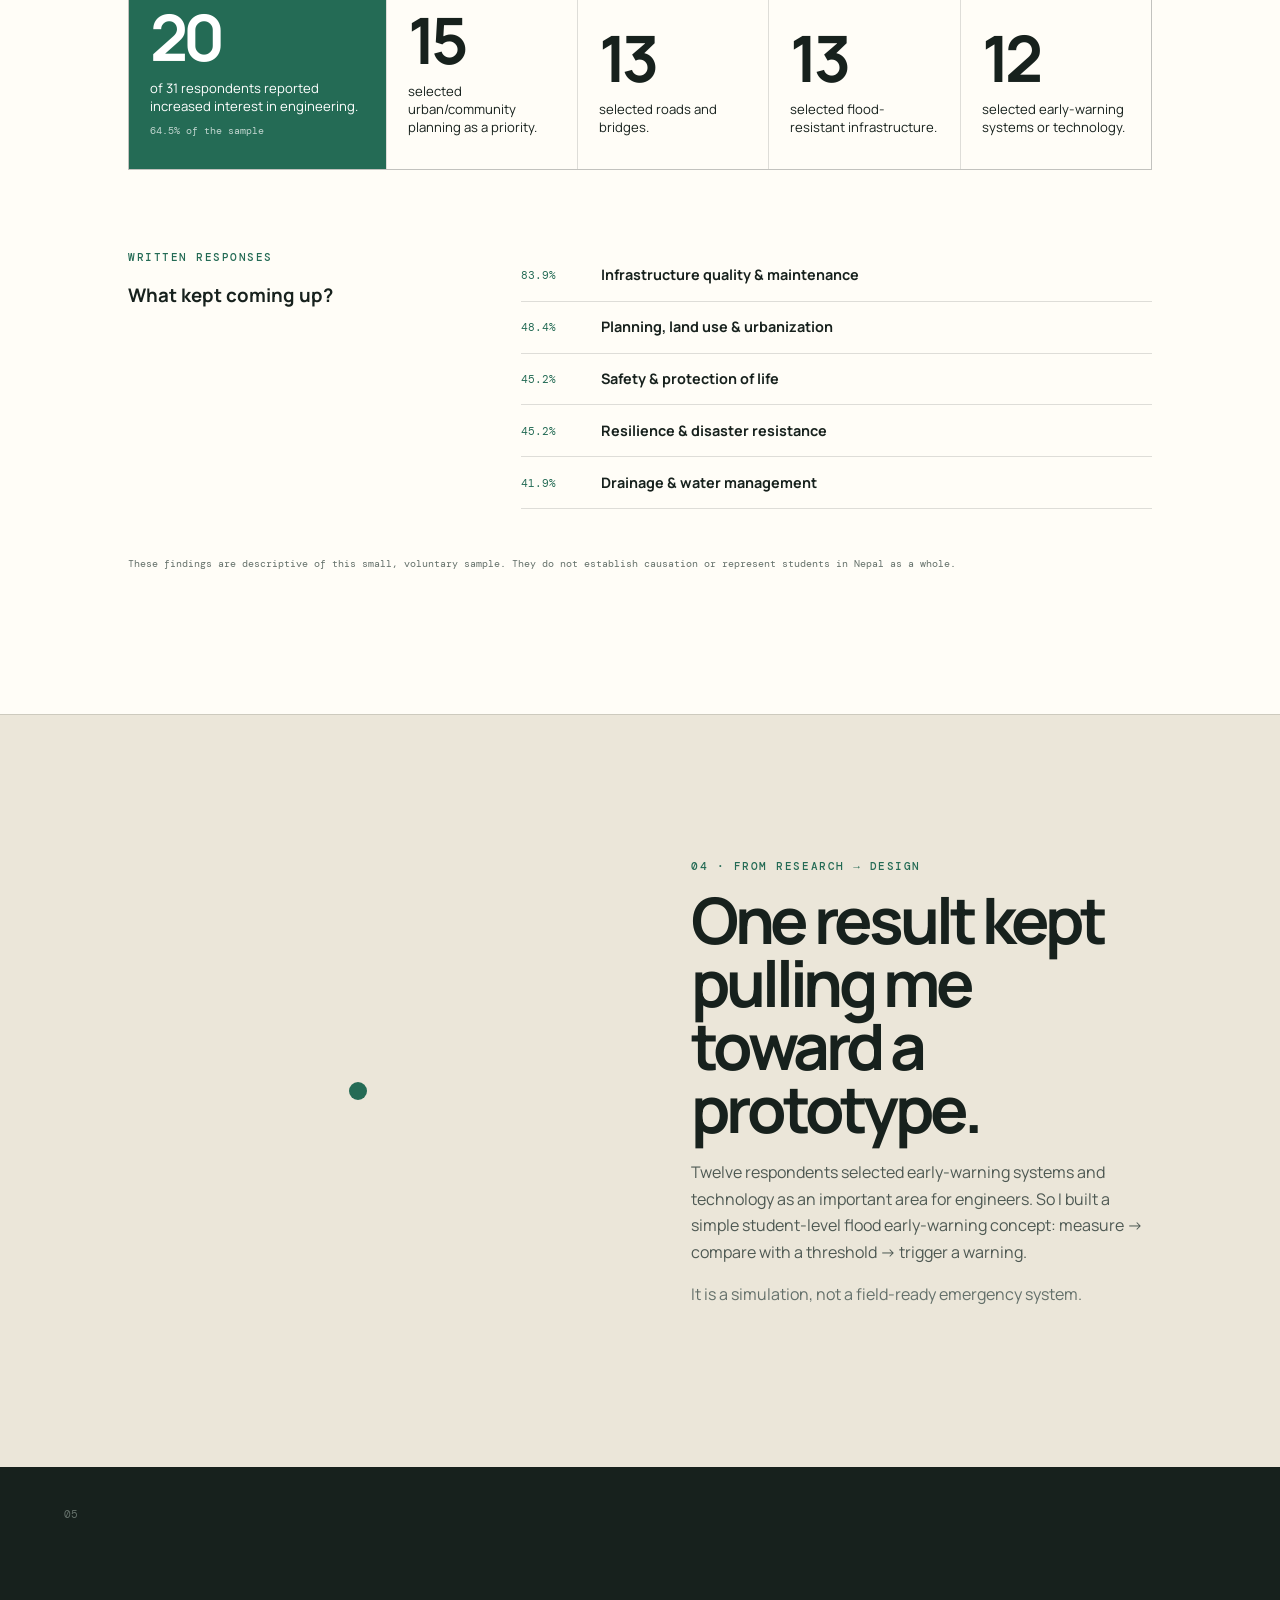
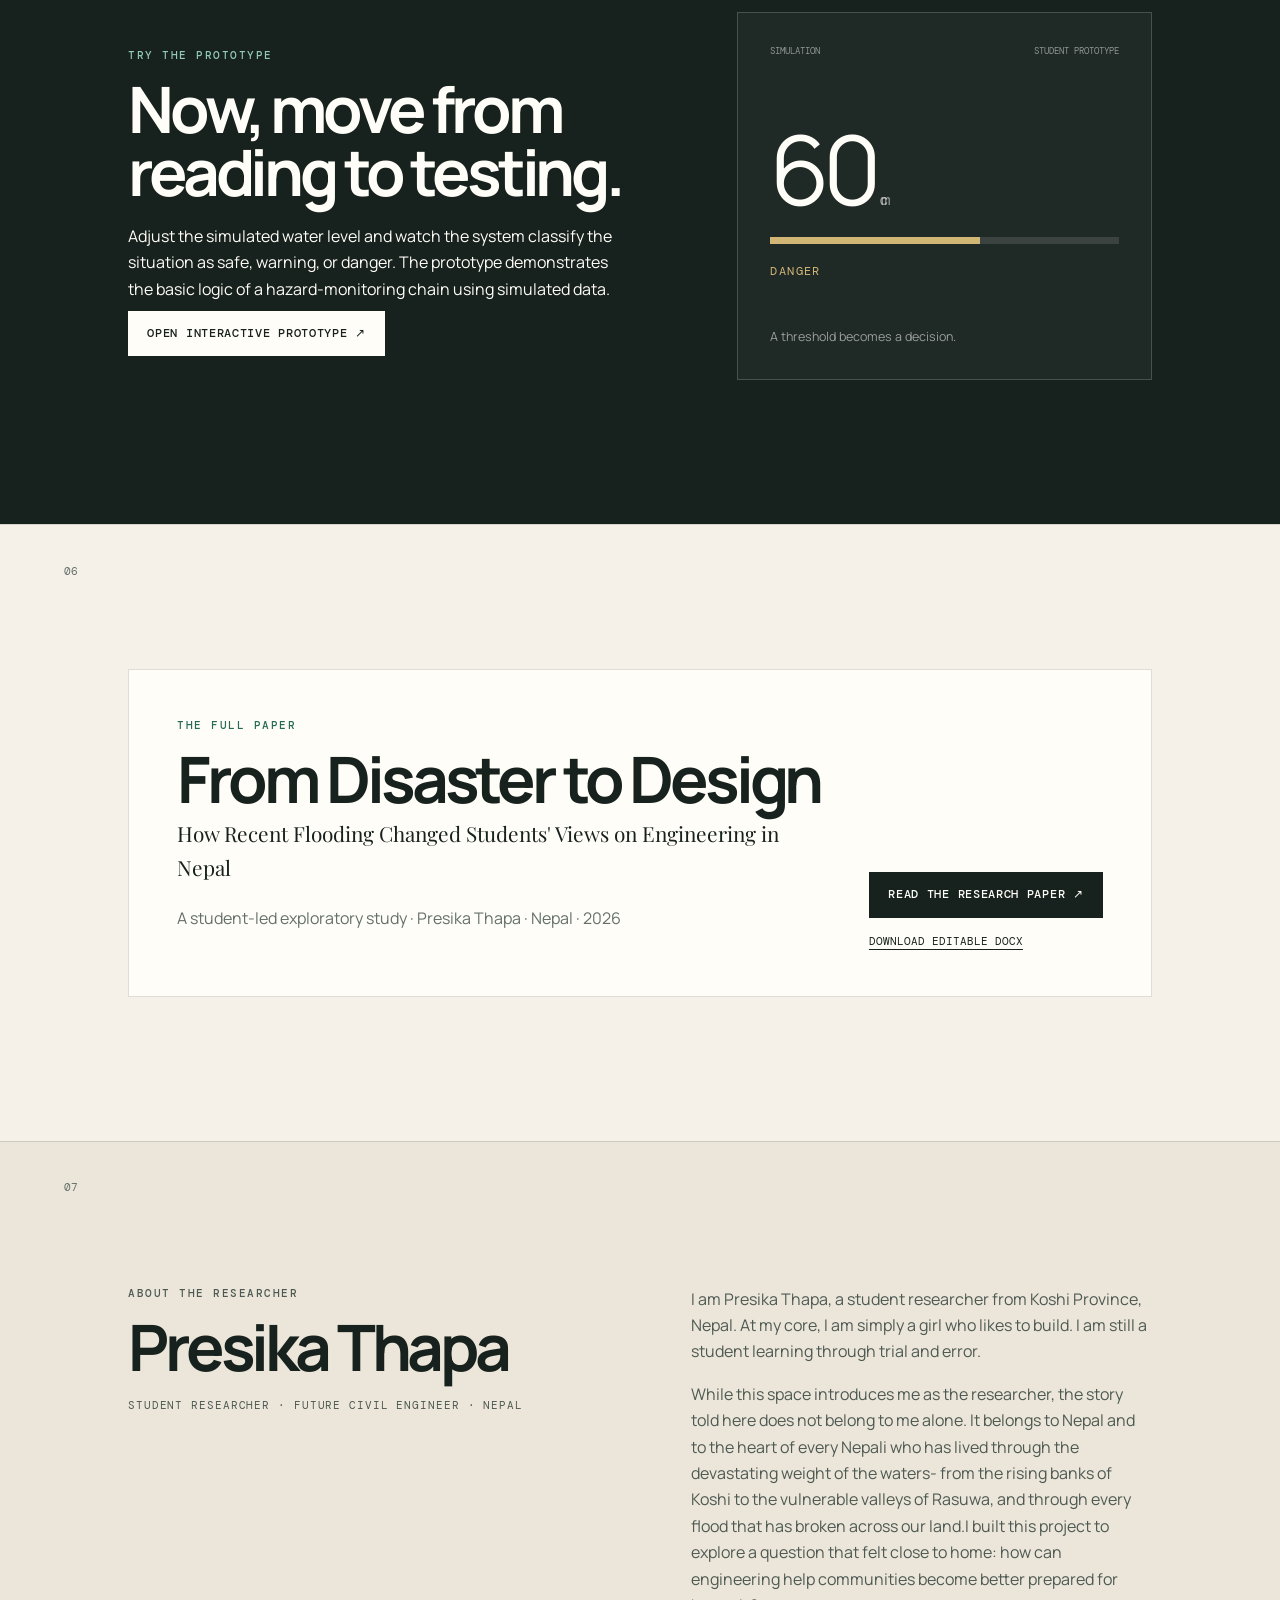
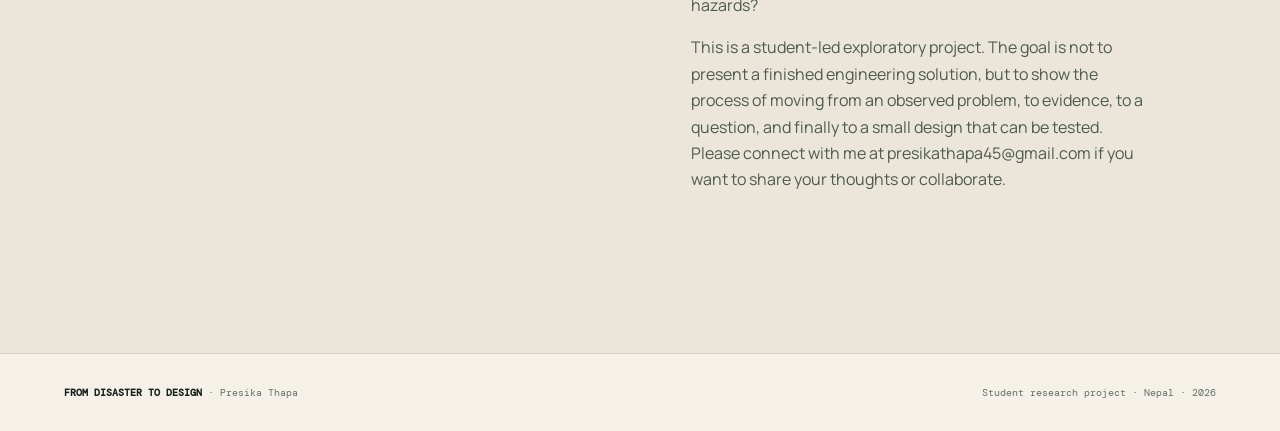
==== commit f04824dc: "Update index.html" ====
--- a/index.html
+++ b/index.html
@@ -8,5 +8,5 @@
 <section class="transition"><div class="transition-art"><div class="signal-ring r1"></div><div class="signal-ring r2"></div><div class="signal-ring r3"></div><div class="signal-dot"></div></div><div><p class="eyebrow">04 · FROM RESEARCH → DESIGN</p><h2>One result kept pulling me toward a prototype.</h2><p>Twelve respondents selected early-warning systems and technology as an important area for engineers. So I built a simple student-level flood early-warning concept: measure → compare with a threshold → trigger a warning.</p><p class="muted">It is a simulation, not a field-ready emergency system.</p></div></section>
 <section class="prototype-section" id="prototype"><div class="section-number">05</div><div class="prototype-copy"><p class="eyebrow">TRY THE PROTOTYPE</p><h2>Now, move from reading to testing.</h2><p>Adjust the simulated water level and watch the system classify the situation as safe, warning, or danger. The prototype demonstrates the basic logic of a hazard-monitoring chain using simulated data.</p><a class="primary-button light-button" href="prototype/flood_early_warning.html" target="_blank">Open interactive prototype ↗</a></div><div class="mini-dashboard"><div class="dash-top"><span>SIMULATION</span><span>STUDENT PROTOTYPE</span></div><div class="dash-value">60<span>cm</span></div><div class="dash-bar"><i></i></div><div class="dash-status">DANGER</div><div class="dash-caption">A threshold becomes a decision.</div></div></section>
 <section class="paper" id="paper"><div class="section-number">06</div><div class="paper-card"><div><p class="eyebrow">THE FULL PAPER</p><h2>From Disaster to Design</h2><p class="paper-subtitle">How Recent Flooding Changed Students' Views on Engineering in Nepal</p><p class="muted">A student-led exploratory study · Presika Thapa · Nepal · 2026</p></div><div class="paper-actions"><a class="primary-button" href="research/From_Disaster_to_Design_Final.pdf" target="_blank">Read the research paper ↗</a><a class="text-button" href="research/From_Disaster_to_Design_Final.docx">Download editable DOCX</a></div></div></section>
-<section class="about" id="about"><div class="section-number">07</div><div class="about-grid"><div><p class="eyebrow">ABOUT THE RESEARCHER</p><h2>Presika Thapa</h2><p class="role">Student Researcher · Future Civil Engineer · Nepal</p></div><div><p>I am Presika Thapa, a student researcher from Koshi Province, Nepal. At my core, I am simply a girl who likes to build. I am still a student learning through trial and error. While this space introduces me as the researcher, the story told here does not belong to me alone. It belongs to Nepal and to the heart of every Nepali who has lived through the devastating weight of the waters- from the rising banks of Koshi to the vulnerable valleys of Rasuwa, and through every flood that has broken across our land.I built this project to explore a question that felt close to home: how can engineering help communities become better prepared for hazards?</p><p>This is a student-led exploratory project. The goal is not to present a finished engineering solution, but to show the process of moving from an observed problem, to evidence, to a question, and finally to a small design that can be tested. Please connect with me at presikathapa45@gmail.com if you want to share your thoughts or collaborate.</p></div></div></section>
+<section class="about" id="about"><div class="section-number">07</div><div class="about-grid"><div><p class="eyebrow">ABOUT THE RESEARCHER</p><h2>Presika Thapa</h2><p class="role">Student Researcher · Future Civil Engineer · Nepal</p></div><div><p>I am Presika Thapa, a student researcher from Koshi Province, Nepal. At my core, I am simply a girl who likes to build. I am still a student learning through trial and error.</p><p>While this space introduces me as the researcher, the story told here does not belong to me alone. It belongs to Nepal and to the heart of every Nepali who has lived through the devastating weight of the waters- from the rising banks of Koshi to the vulnerable valleys of Rasuwa, and through every flood that has broken across our land.I built this project to explore a question that felt close to home: how can engineering help communities become better prepared for hazards?</p><p>This is a student-led exploratory project. The goal is not to present a finished engineering solution, but to show the process of moving from an observed problem, to evidence, to a question, and finally to a small design that can be tested. Please connect with me at presikathapa45@gmail.com if you want to share your thoughts or collaborate.</p></div></div></section>
 </main><footer><div><strong>FROM DISASTER TO DESIGN</strong> · Presika Thapa</div><div>Student research project · Nepal · 2026</div></footer><script src="script.js"></script></body></html>
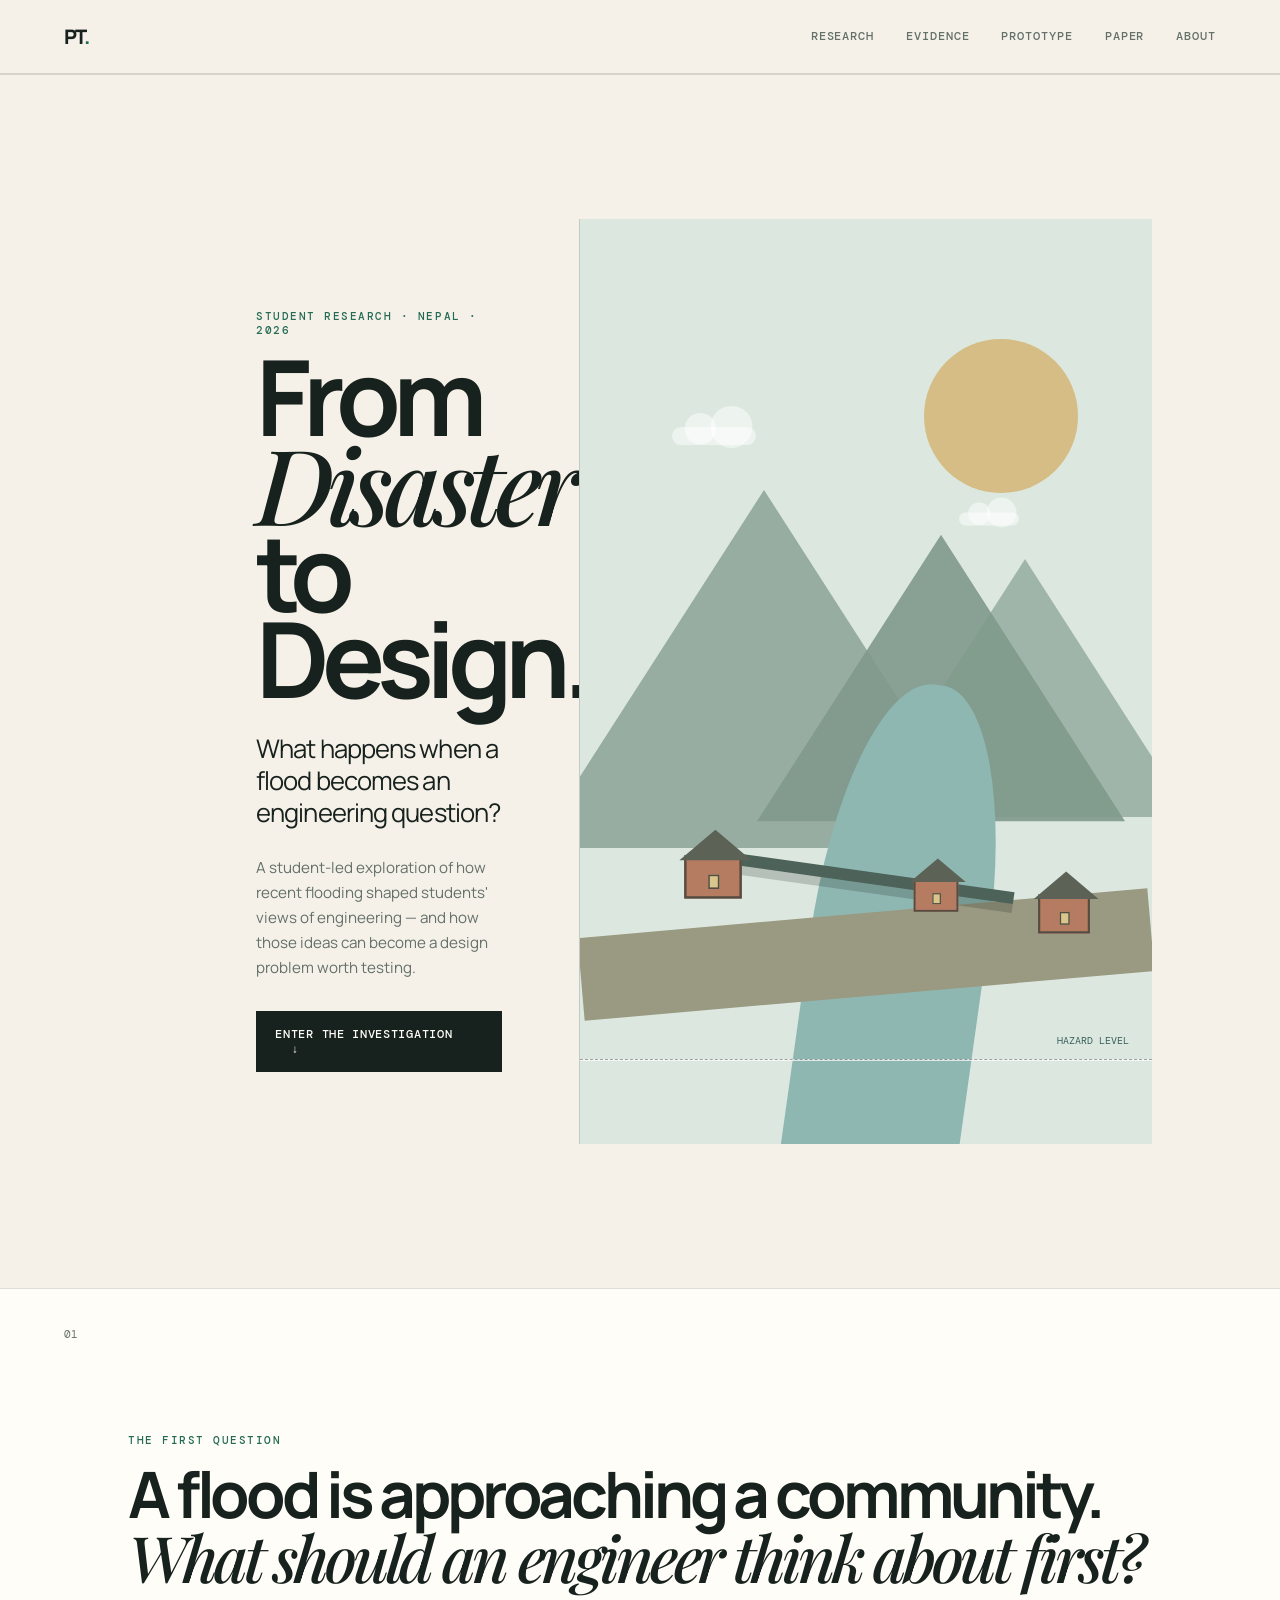
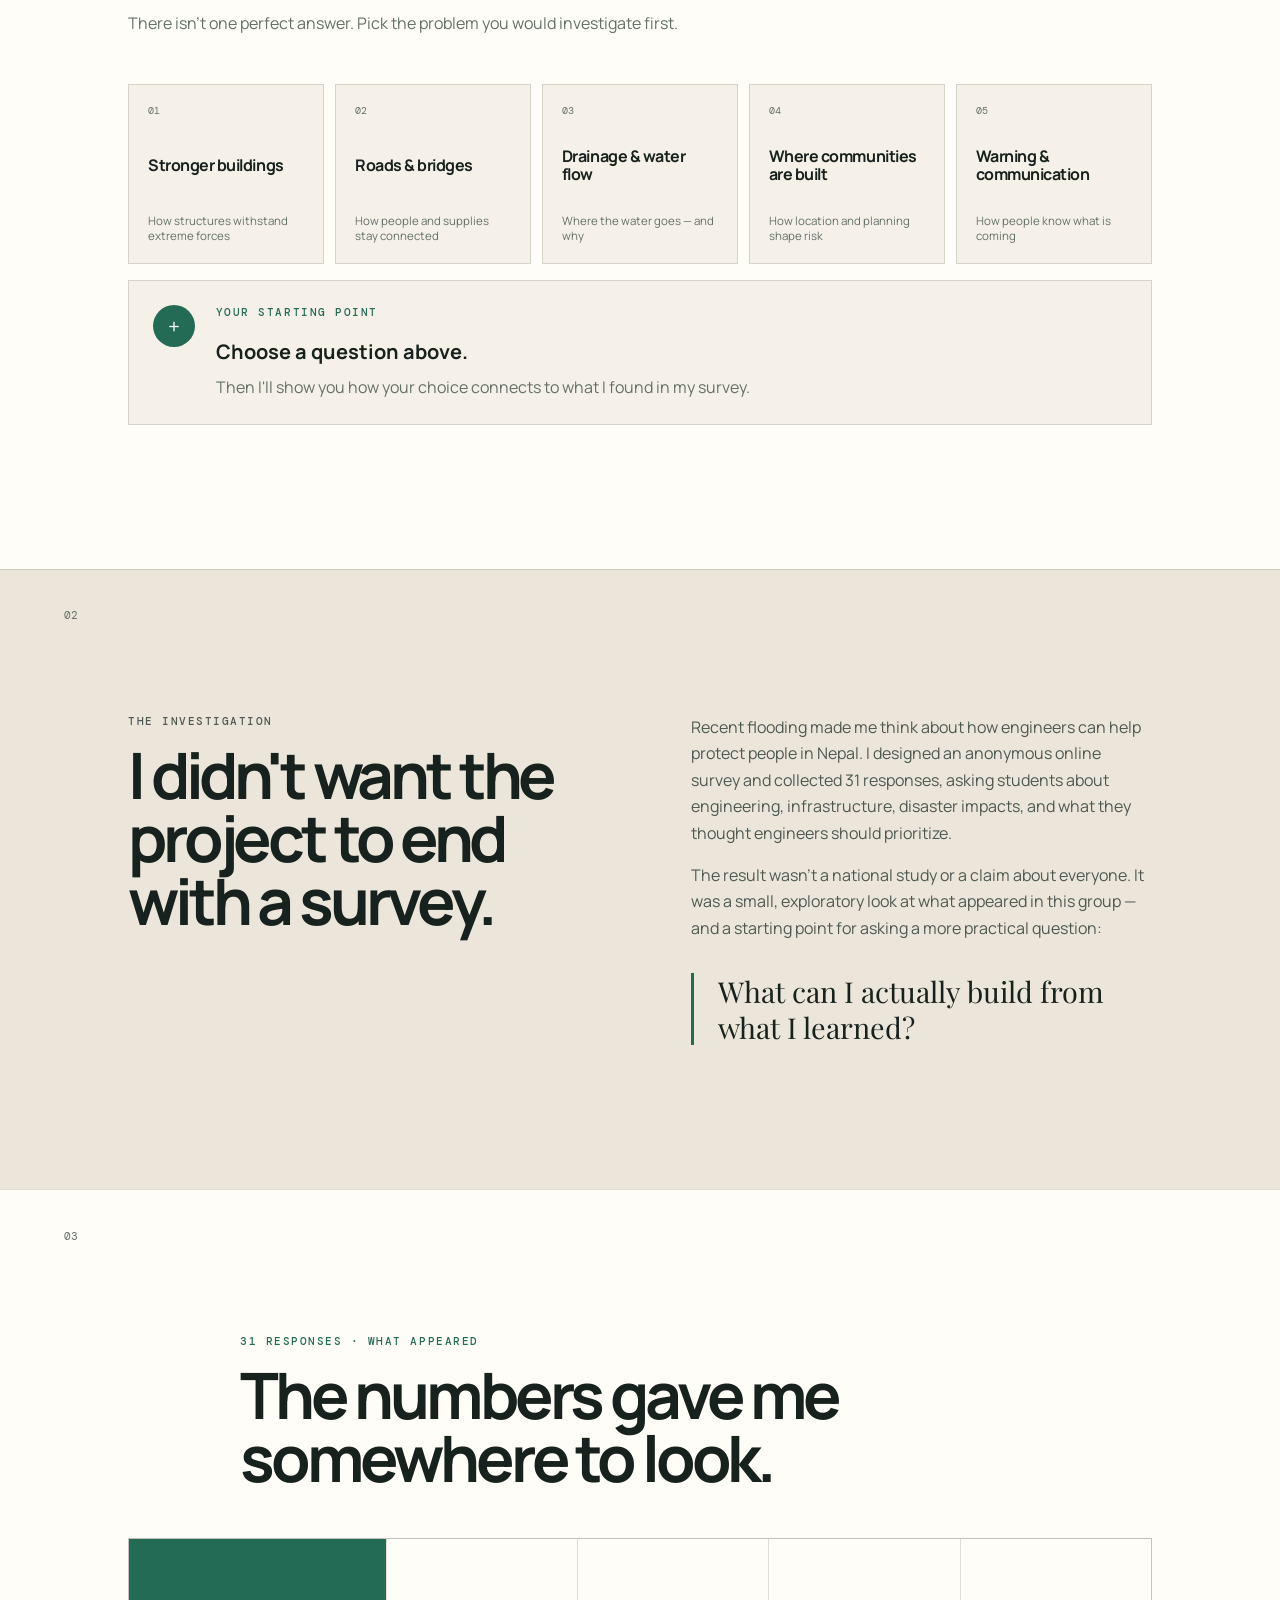
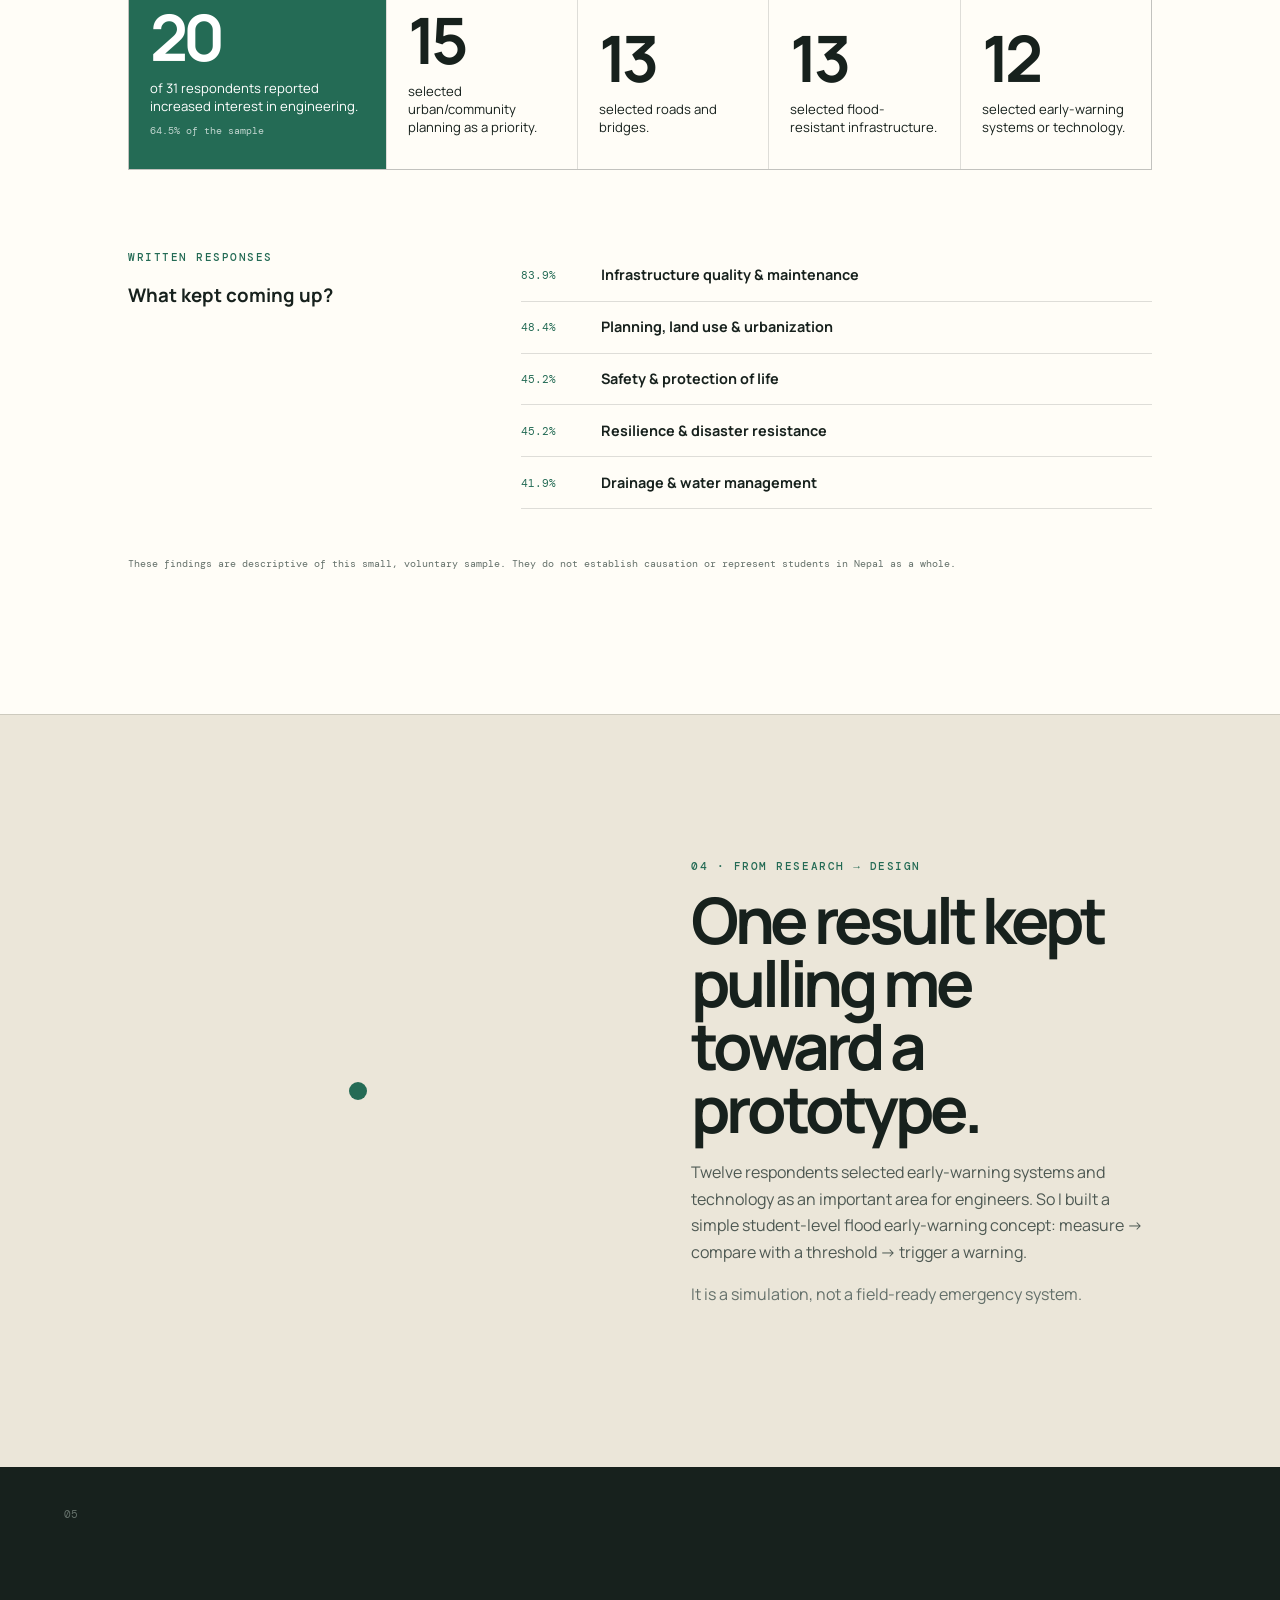
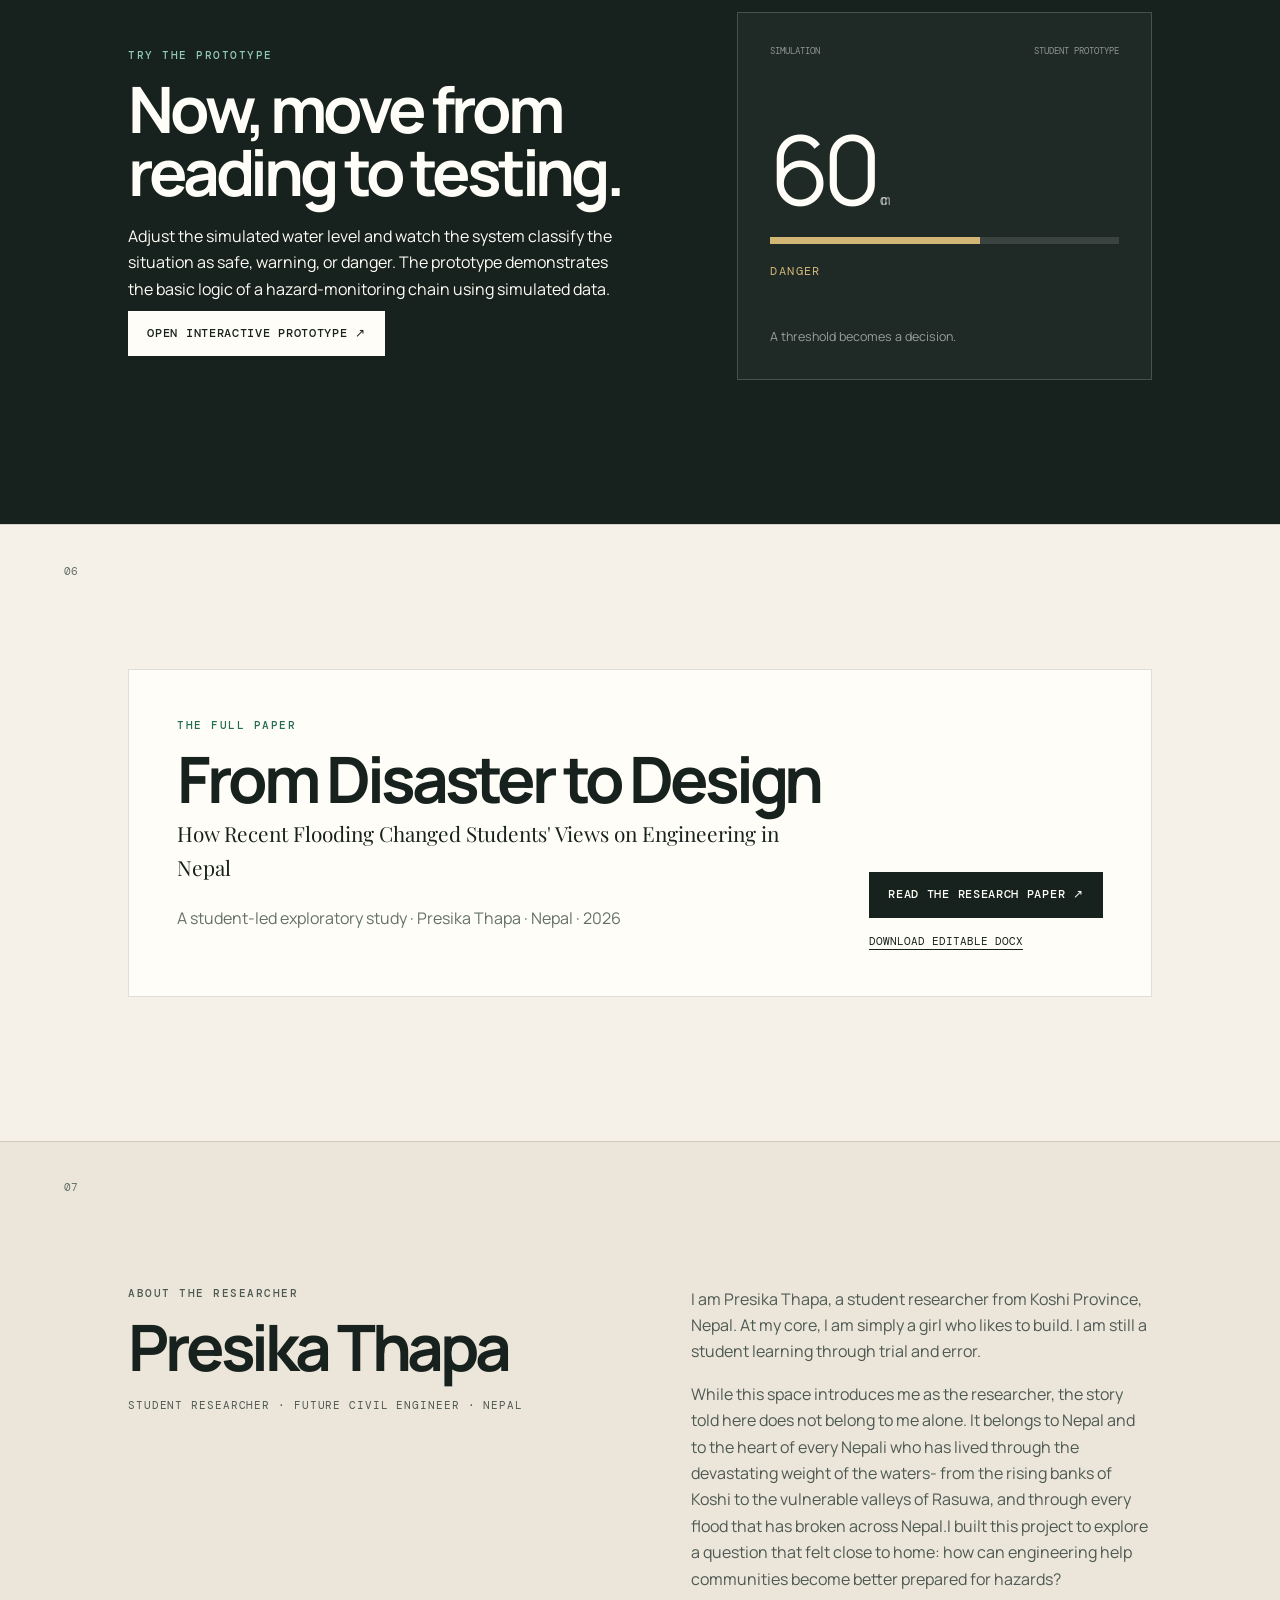
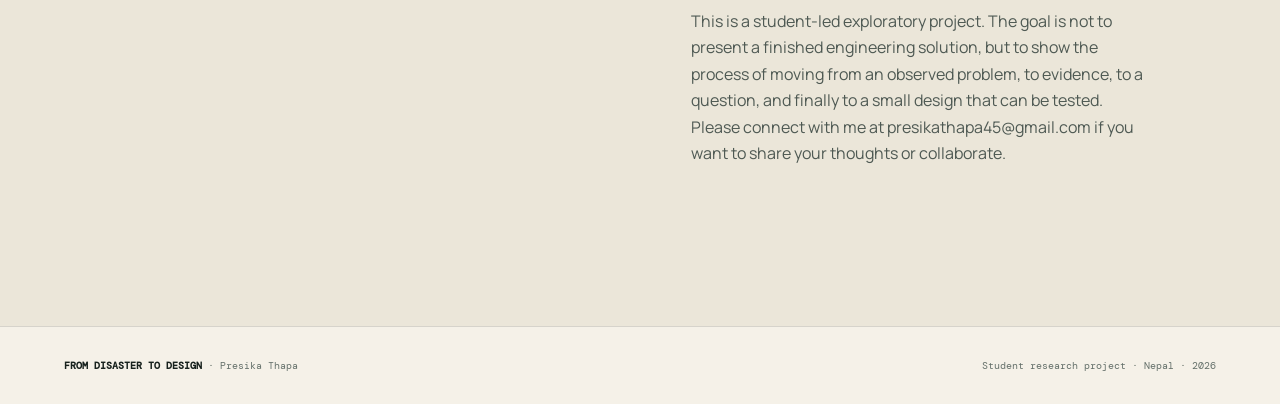
==== commit d2538093: "Update index.html" ====
--- a/index.html
+++ b/index.html
@@ -8,5 +8,5 @@
 <section class="transition"><div class="transition-art"><div class="signal-ring r1"></div><div class="signal-ring r2"></div><div class="signal-ring r3"></div><div class="signal-dot"></div></div><div><p class="eyebrow">04 · FROM RESEARCH → DESIGN</p><h2>One result kept pulling me toward a prototype.</h2><p>Twelve respondents selected early-warning systems and technology as an important area for engineers. So I built a simple student-level flood early-warning concept: measure → compare with a threshold → trigger a warning.</p><p class="muted">It is a simulation, not a field-ready emergency system.</p></div></section>
 <section class="prototype-section" id="prototype"><div class="section-number">05</div><div class="prototype-copy"><p class="eyebrow">TRY THE PROTOTYPE</p><h2>Now, move from reading to testing.</h2><p>Adjust the simulated water level and watch the system classify the situation as safe, warning, or danger. The prototype demonstrates the basic logic of a hazard-monitoring chain using simulated data.</p><a class="primary-button light-button" href="prototype/flood_early_warning.html" target="_blank">Open interactive prototype ↗</a></div><div class="mini-dashboard"><div class="dash-top"><span>SIMULATION</span><span>STUDENT PROTOTYPE</span></div><div class="dash-value">60<span>cm</span></div><div class="dash-bar"><i></i></div><div class="dash-status">DANGER</div><div class="dash-caption">A threshold becomes a decision.</div></div></section>
 <section class="paper" id="paper"><div class="section-number">06</div><div class="paper-card"><div><p class="eyebrow">THE FULL PAPER</p><h2>From Disaster to Design</h2><p class="paper-subtitle">How Recent Flooding Changed Students' Views on Engineering in Nepal</p><p class="muted">A student-led exploratory study · Presika Thapa · Nepal · 2026</p></div><div class="paper-actions"><a class="primary-button" href="research/From_Disaster_to_Design_Final.pdf" target="_blank">Read the research paper ↗</a><a class="text-button" href="research/From_Disaster_to_Design_Final.docx">Download editable DOCX</a></div></div></section>
-<section class="about" id="about"><div class="section-number">07</div><div class="about-grid"><div><p class="eyebrow">ABOUT THE RESEARCHER</p><h2>Presika Thapa</h2><p class="role">Student Researcher · Future Civil Engineer · Nepal</p></div><div><p>I am Presika Thapa, a student researcher from Koshi Province, Nepal. At my core, I am simply a girl who likes to build. I am still a student learning through trial and error.</p><p>While this space introduces me as the researcher, the story told here does not belong to me alone. It belongs to Nepal and to the heart of every Nepali who has lived through the devastating weight of the waters- from the rising banks of Koshi to the vulnerable valleys of Rasuwa, and through every flood that has broken across our land.I built this project to explore a question that felt close to home: how can engineering help communities become better prepared for hazards?</p><p>This is a student-led exploratory project. The goal is not to present a finished engineering solution, but to show the process of moving from an observed problem, to evidence, to a question, and finally to a small design that can be tested. Please connect with me at presikathapa45@gmail.com if you want to share your thoughts or collaborate.</p></div></div></section>
+<section class="about" id="about"><div class="section-number">07</div><div class="about-grid"><div><p class="eyebrow">ABOUT THE RESEARCHER</p><h2>Presika Thapa</h2><p class="role">Student Researcher · Future Civil Engineer · Nepal</p></div><div><p>I am Presika Thapa, a student researcher from Koshi Province, Nepal. At my core, I am simply a girl who likes to build. I am still a student learning through trial and error.</p> <p>While this space introduces me as the researcher, the story told here does not belong to me alone. It belongs to Nepal and to the heart of every Nepali who has lived through the devastating weight of the waters- from the rising banks of Koshi to the vulnerable valleys of Rasuwa, and through every flood that has broken across Nepal.I built this project to explore a question that felt close to home: how can engineering help communities become better prepared for hazards?</p> <p>This is a student-led exploratory project. The goal is not to present a finished engineering solution, but to show the process of moving from an observed problem, to evidence, to a question, and finally to a small design that can be tested. Please connect with me at presikathapa45@gmail.com if you want to share your thoughts or collaborate.</p></div></div></section>
 </main><footer><div><strong>FROM DISASTER TO DESIGN</strong> · Presika Thapa</div><div>Student research project · Nepal · 2026</div></footer><script src="script.js"></script></body></html>
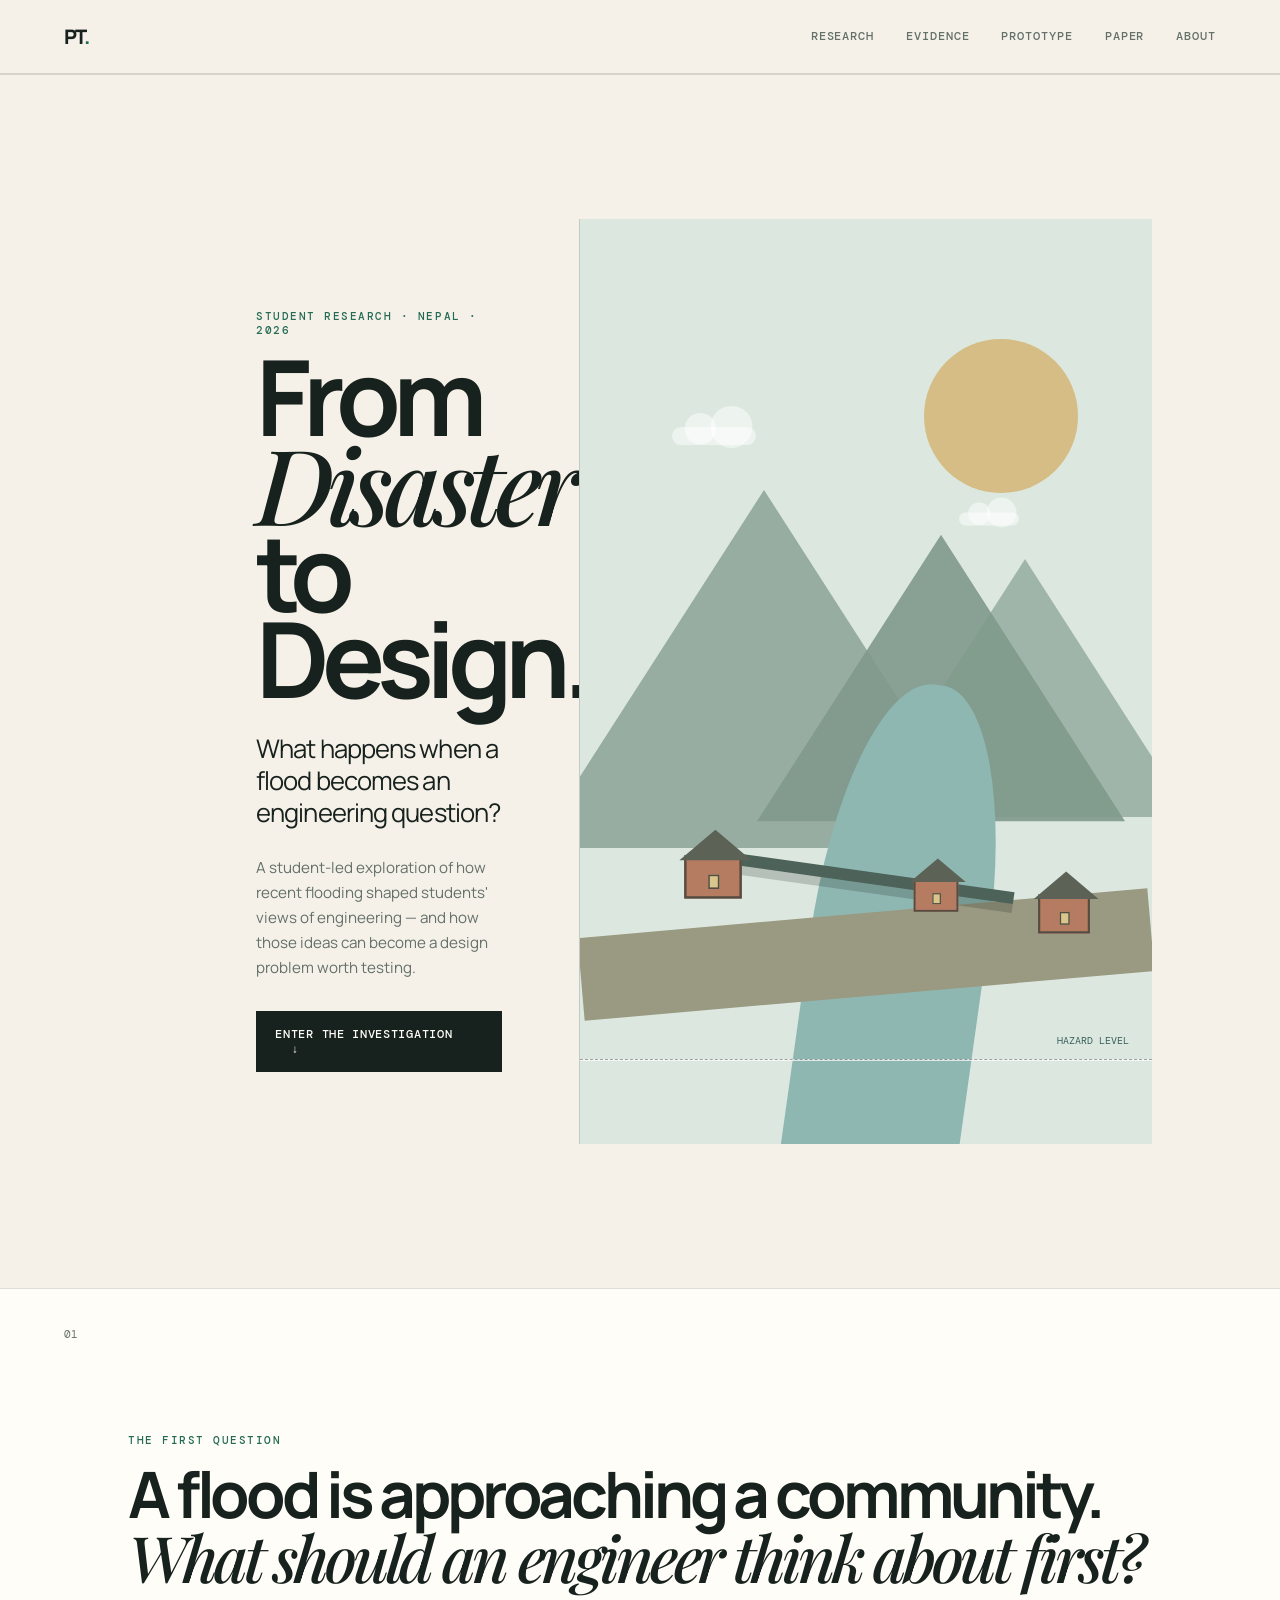
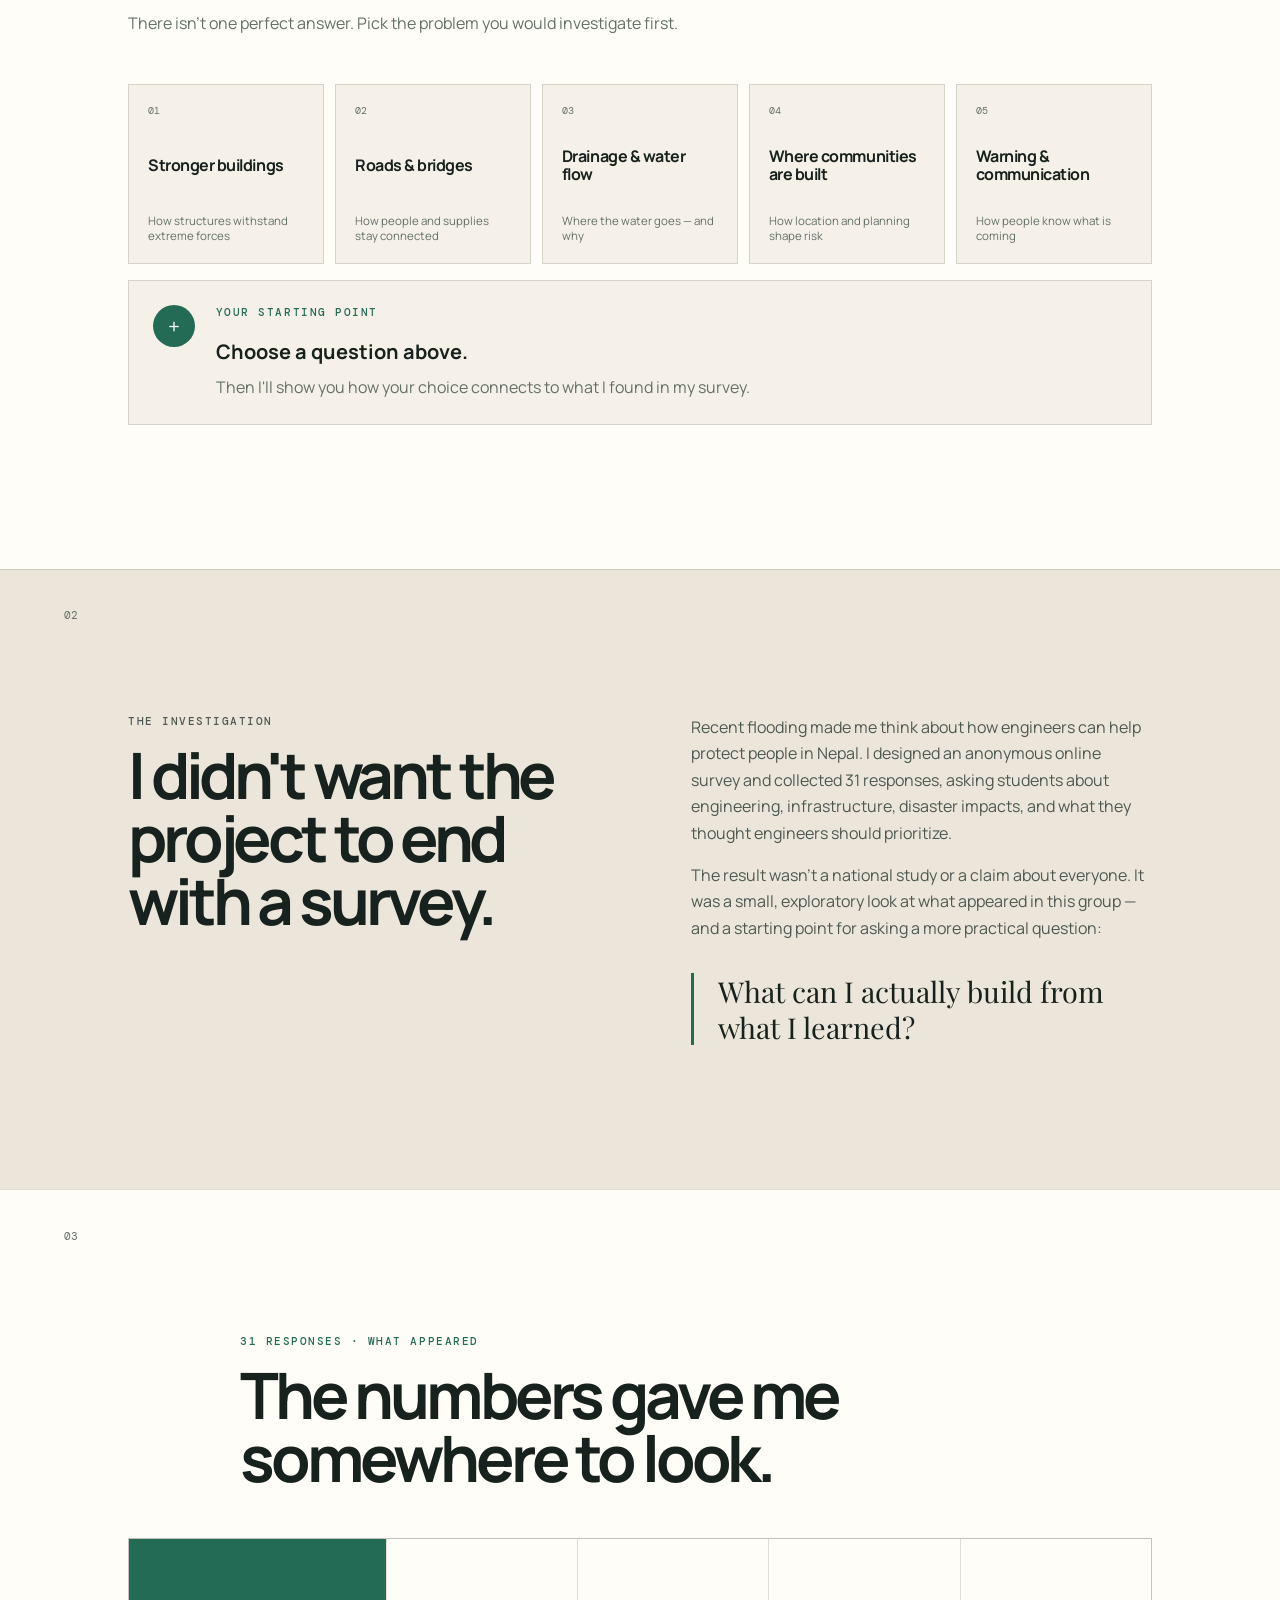
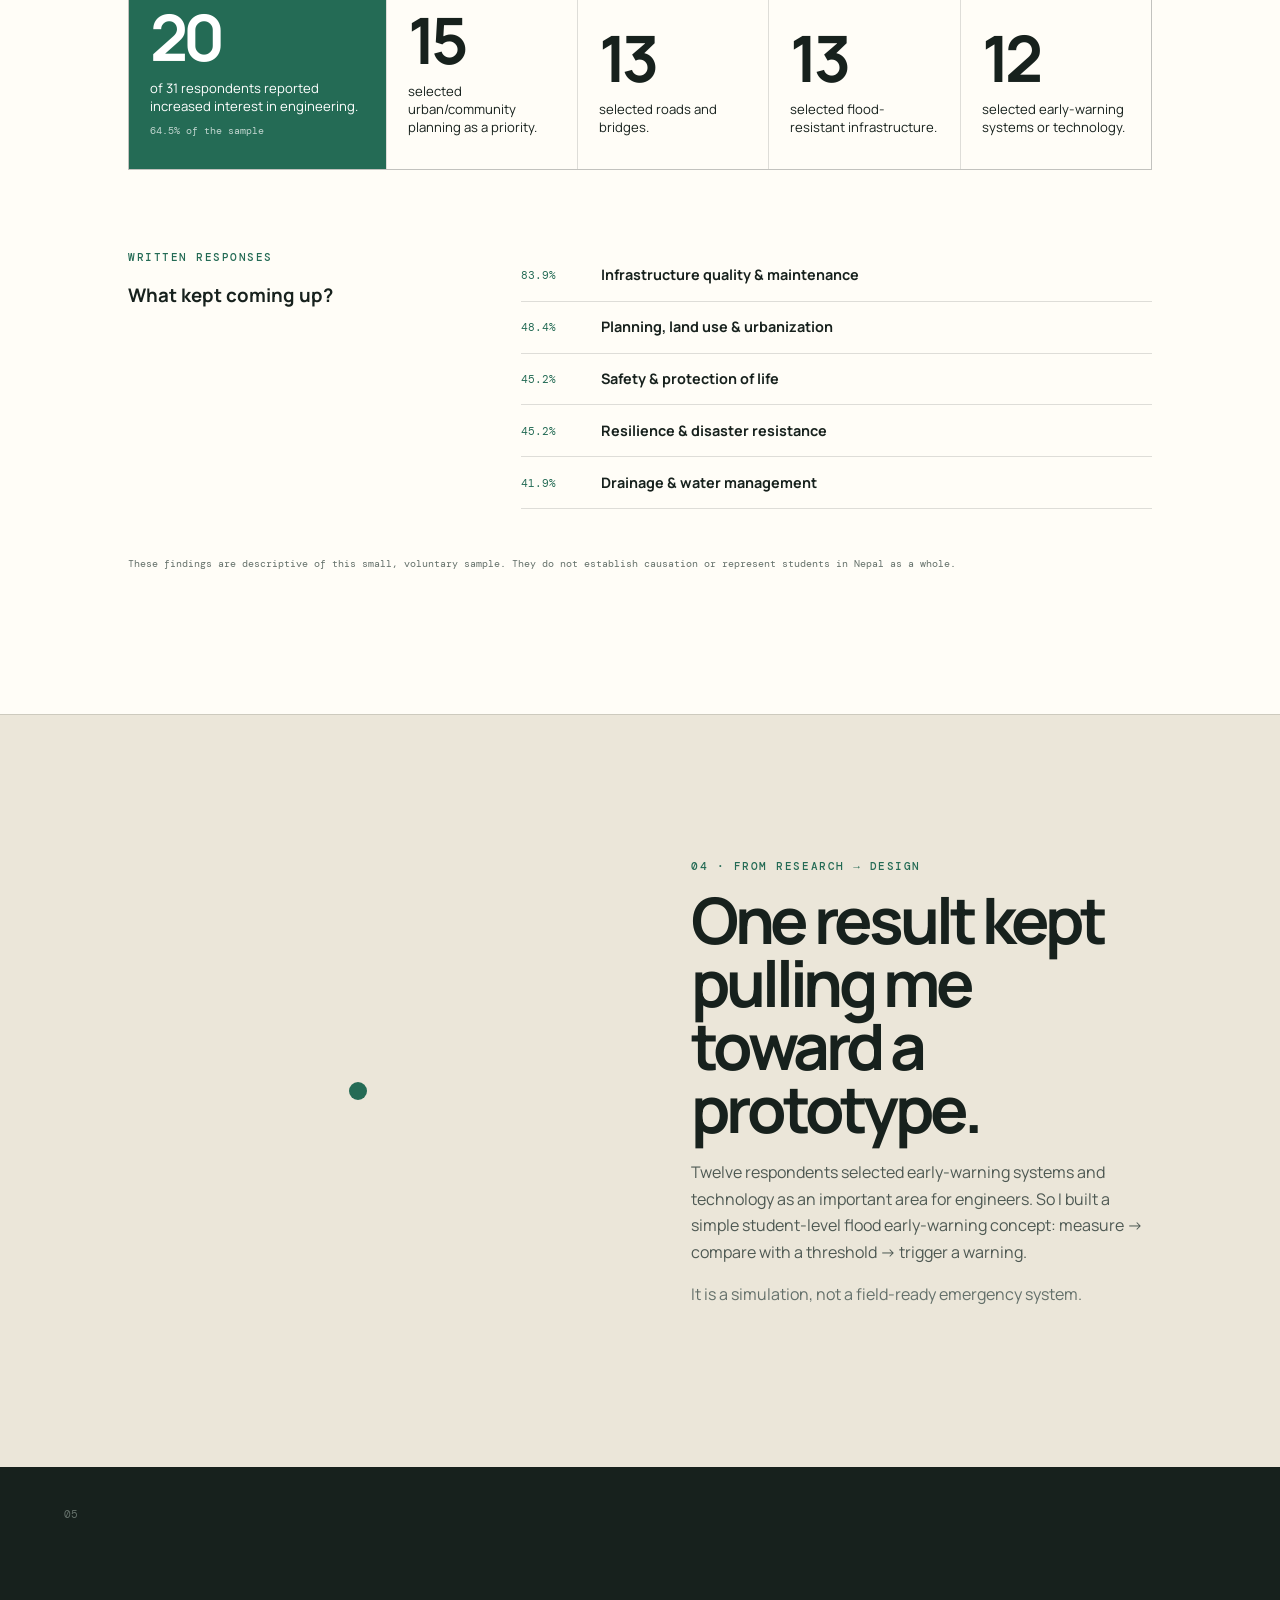
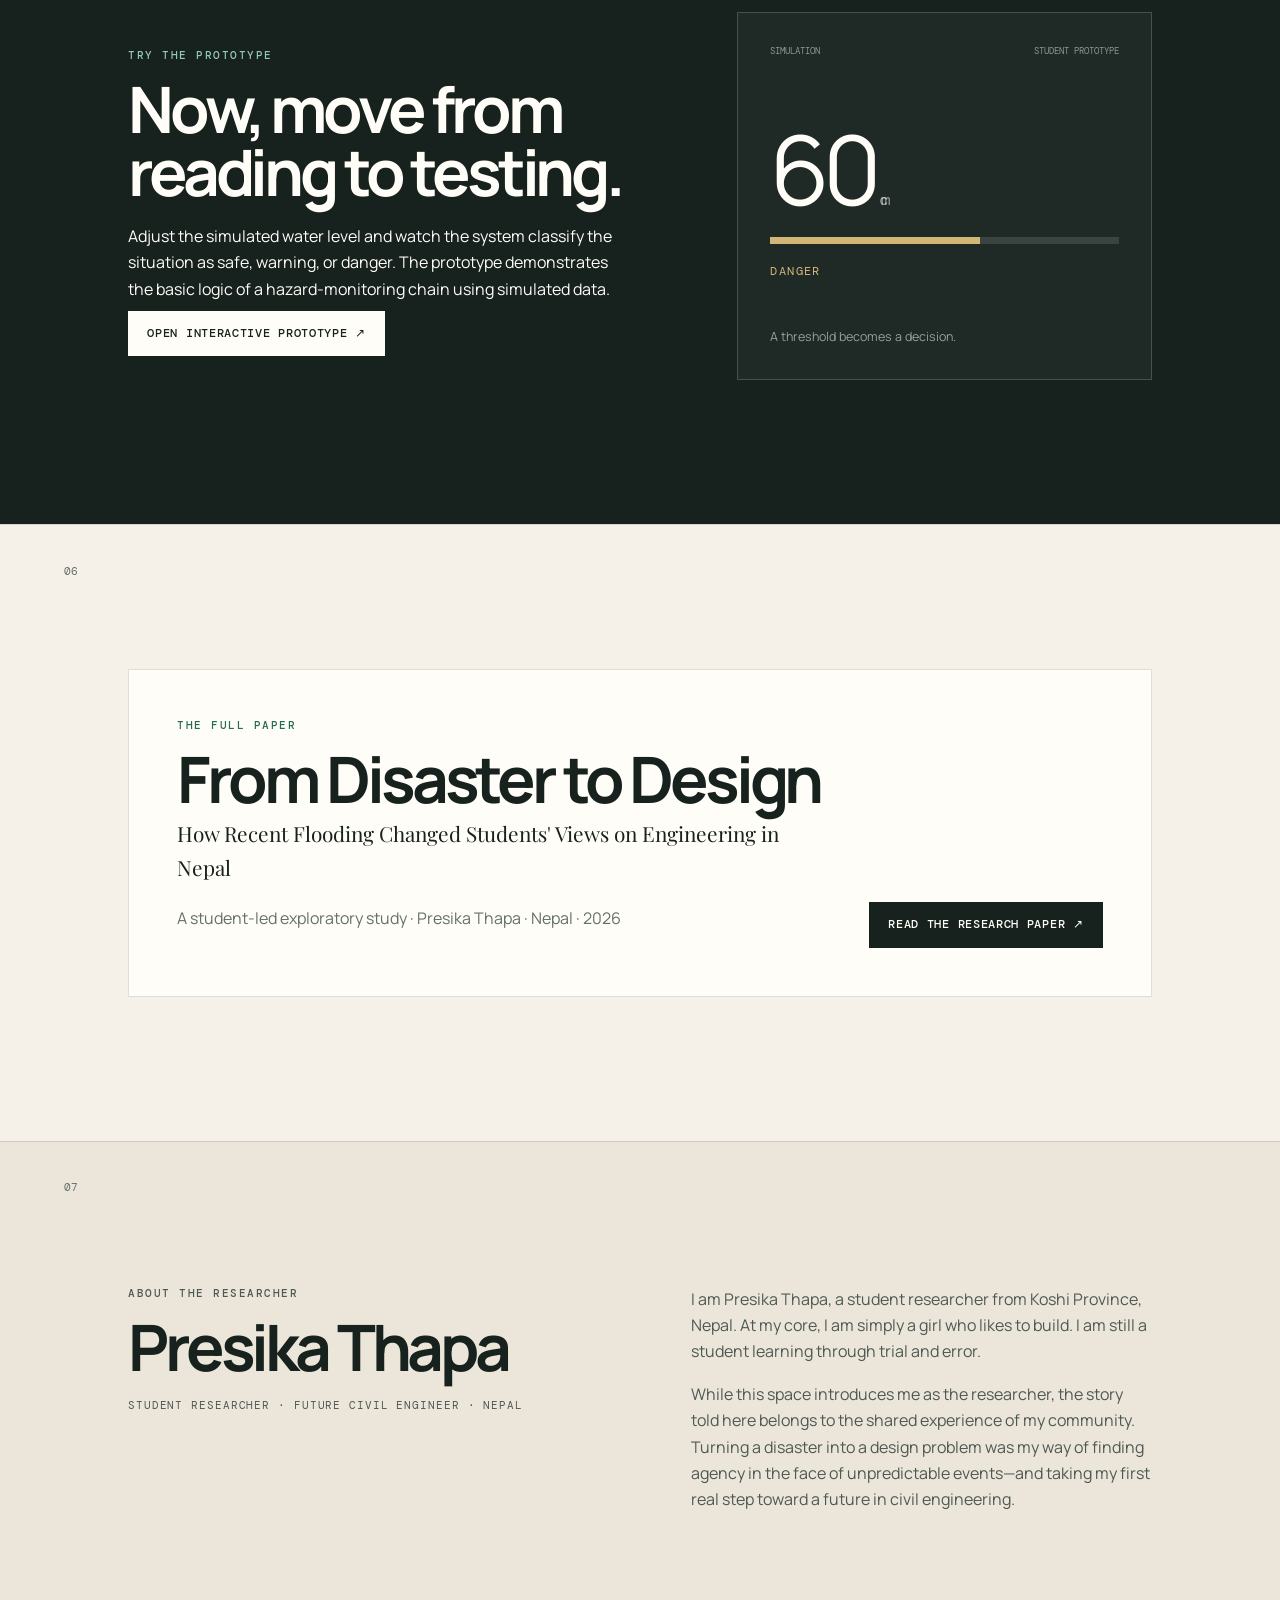
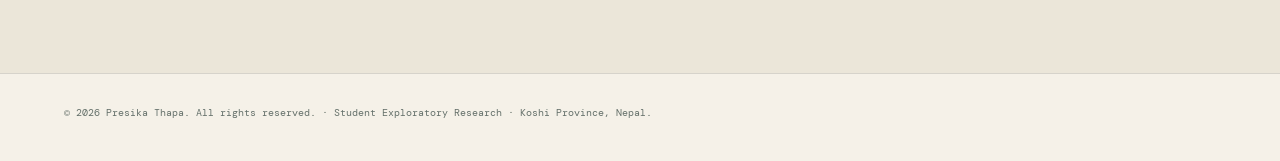
==== commit 8aa93b7a: "Update index.html" ====
--- a/index.html
+++ b/index.html
@@ -1,12 +1,188 @@
-<!DOCTYPE html><html lang="en"><head><meta charset="UTF-8"><meta name="viewport" content="width=device-width,initial-scale=1.0"><meta name="description" content="From Disaster to Design — a student-led exploratory study and flood early-warning prototype by Presika Thapa."><title>From Disaster to Design | Presika Thapa</title><link rel="stylesheet" href="style.css"></head><body>
-<header class="site-header"><a class="brand" href="#home">PT<span>.</span></a><button class="menu-button" aria-label="Open navigation">☰</button><nav><a href="#research">Research</a><a href="#evidence">Evidence</a><a href="#prototype">Prototype</a><a href="#paper">Paper</a><a href="#about">About</a></nav></header>
+<!DOCTYPE html>
+<html lang="en">
+<head>
+    <meta charset="UTF-8">
+    <meta name="viewport" content="width=device-width,initial-scale=1.0">
+    <meta name="description" content="From Disaster to Design — a student-led exploratory study and flood early-warning prototype by Presika Thapa.">
+    <title>From Disaster to Design | Presika Thapa</title>
+    <link rel="stylesheet" href="style.css">
+</head>
+<body>
+<header class="site-header">
+    <a class="brand" href="#home">PT<span>.</span></a>
+    <button class="menu-button" aria-label="Open navigation">☰</button>
+    <nav>
+        <a href="#research">Research</a>
+        <a href="#evidence">Evidence</a>
+        <a href="#prototype">Prototype</a>
+        <a href="#paper">Paper</a>
+        <a href="#about">About</a>
+    </nav>
+</header>
+
 <main id="home">
-<section class="hero"><div class="hero-copy"><p class="eyebrow">STUDENT RESEARCH · NEPAL · 2026</p><h1>From<br><em>Disaster</em><br>to Design.</h1><p class="hero-question">What happens when a flood becomes an engineering question?</p><p class="hero-intro">A student-led exploration of how recent flooding shaped students' views of engineering — and how those ideas can become a design problem worth testing.</p><a class="primary-button" href="#challenge">Enter the investigation <span>↓</span></a></div><div class="landscape" aria-label="Original schematic landscape showing mountains, a community, a river, and rising water."><div class="sun"></div><div class="mountain m1"></div><div class="mountain m2"></div><div class="mountain m3"></div><div class="cloud c1"></div><div class="cloud c2"></div><div class="river"></div><div class="road"></div><div class="house h1"><i></i></div><div class="house h2"><i></i></div><div class="house h3"><i></i></div><div class="bridge"></div><div class="water-line"></div><div class="water-label">HAZARD LEVEL</div></div></section>
-<section class="challenge" id="challenge"><div class="section-number">01</div><div class="challenge-inner"><p class="eyebrow">THE FIRST QUESTION</p><h2>A flood is approaching a community.<br><span>What should an engineer think about first?</span></h2><p class="muted">There isn't one perfect answer. Pick the problem you would investigate first.</p><div class="choice-grid"><button class="choice" data-choice="structures"><span>01</span><strong>Stronger buildings</strong><small>How structures withstand extreme forces</small></button><button class="choice" data-choice="roads"><span>02</span><strong>Roads & bridges</strong><small>How people and supplies stay connected</small></button><button class="choice" data-choice="water"><span>03</span><strong>Drainage & water flow</strong><small>Where the water goes — and why</small></button><button class="choice" data-choice="planning"><span>04</span><strong>Where communities are built</strong><small>How location and planning shape risk</small></button><button class="choice" data-choice="warning"><span>05</span><strong>Warning & communication</strong><small>How people know what is coming</small></button></div><div class="choice-result" id="choiceResult" aria-live="polite"><div class="result-mark">+</div><div><p class="eyebrow">YOUR STARTING POINT</p><h3>Choose a question above.</h3><p>Then I'll show you how your choice connects to what I found in my survey.</p></div></div></div></section>
-<section class="story" id="research"><div class="section-number">02</div><div class="story-grid"><div><p class="eyebrow">THE INVESTIGATION</p><h2>I didn't want the project to end with a survey.</h2></div><div><p>Recent flooding made me think about how engineers can help protect people in Nepal. I designed an anonymous online survey and collected 31 responses, asking students about engineering, infrastructure, disaster impacts, and what they thought engineers should prioritize.</p><p>The result wasn't a national study or a claim about everyone. It was a small, exploratory look at what appeared in this group — and a starting point for asking a more practical question:</p><blockquote>What can I actually build from what I learned?</blockquote></div></div></section>
-<section class="evidence" id="evidence"><div class="section-number">03</div><div class="section-heading"><p class="eyebrow">31 RESPONSES · WHAT APPEARED</p><h2>The numbers gave me somewhere to look.</h2></div><div class="stats-grid"><article class="stat-card featured"><span class="stat-big">20</span><p>of 31 respondents reported increased interest in engineering.</p><span class="stat-note">64.5% of the sample</span></article><article class="stat-card"><span class="stat-big">15</span><p>selected urban/community planning as a priority.</p></article><article class="stat-card"><span class="stat-big">13</span><p>selected roads and bridges.</p></article><article class="stat-card"><span class="stat-big">13</span><p>selected flood-resistant infrastructure.</p></article><article class="stat-card"><span class="stat-big">12</span><p>selected early-warning systems or technology.</p></article></div><div class="themes"><div><p class="eyebrow">WRITTEN RESPONSES</p><h3>What kept coming up?</h3></div><div class="theme-list"><div><span>83.9%</span><strong>Infrastructure quality & maintenance</strong></div><div><span>48.4%</span><strong>Planning, land use & urbanization</strong></div><div><span>45.2%</span><strong>Safety & protection of life</strong></div><div><span>45.2%</span><strong>Resilience & disaster resistance</strong></div><div><span>41.9%</span><strong>Drainage & water management</strong></div></div></div><p class="method-note">These findings are descriptive of this small, voluntary sample. They do not establish causation or represent students in Nepal as a whole.</p></section>
-<section class="transition"><div class="transition-art"><div class="signal-ring r1"></div><div class="signal-ring r2"></div><div class="signal-ring r3"></div><div class="signal-dot"></div></div><div><p class="eyebrow">04 · FROM RESEARCH → DESIGN</p><h2>One result kept pulling me toward a prototype.</h2><p>Twelve respondents selected early-warning systems and technology as an important area for engineers. So I built a simple student-level flood early-warning concept: measure → compare with a threshold → trigger a warning.</p><p class="muted">It is a simulation, not a field-ready emergency system.</p></div></section>
-<section class="prototype-section" id="prototype"><div class="section-number">05</div><div class="prototype-copy"><p class="eyebrow">TRY THE PROTOTYPE</p><h2>Now, move from reading to testing.</h2><p>Adjust the simulated water level and watch the system classify the situation as safe, warning, or danger. The prototype demonstrates the basic logic of a hazard-monitoring chain using simulated data.</p><a class="primary-button light-button" href="prototype/flood_early_warning.html" target="_blank">Open interactive prototype ↗</a></div><div class="mini-dashboard"><div class="dash-top"><span>SIMULATION</span><span>STUDENT PROTOTYPE</span></div><div class="dash-value">60<span>cm</span></div><div class="dash-bar"><i></i></div><div class="dash-status">DANGER</div><div class="dash-caption">A threshold becomes a decision.</div></div></section>
-<section class="paper" id="paper"><div class="section-number">06</div><div class="paper-card"><div><p class="eyebrow">THE FULL PAPER</p><h2>From Disaster to Design</h2><p class="paper-subtitle">How Recent Flooding Changed Students' Views on Engineering in Nepal</p><p class="muted">A student-led exploratory study · Presika Thapa · Nepal · 2026</p></div><div class="paper-actions"><a class="primary-button" href="research/From_Disaster_to_Design_Final.pdf" target="_blank">Read the research paper ↗</a><a class="text-button" href="research/From_Disaster_to_Design_Final.docx">Download editable DOCX</a></div></div></section>
-<section class="about" id="about"><div class="section-number">07</div><div class="about-grid"><div><p class="eyebrow">ABOUT THE RESEARCHER</p><h2>Presika Thapa</h2><p class="role">Student Researcher · Future Civil Engineer · Nepal</p></div><div><p>I am Presika Thapa, a student researcher from Koshi Province, Nepal. At my core, I am simply a girl who likes to build. I am still a student learning through trial and error.</p> <p>While this space introduces me as the researcher, the story told here does not belong to me alone. It belongs to Nepal and to the heart of every Nepali who has lived through the devastating weight of the waters- from the rising banks of Koshi to the vulnerable valleys of Rasuwa, and through every flood that has broken across Nepal.I built this project to explore a question that felt close to home: how can engineering help communities become better prepared for hazards?</p> <p>This is a student-led exploratory project. The goal is not to present a finished engineering solution, but to show the process of moving from an observed problem, to evidence, to a question, and finally to a small design that can be tested. Please connect with me at presikathapa45@gmail.com if you want to share your thoughts or collaborate.</p></div></div></section>
-</main><footer><div><strong>FROM DISASTER TO DESIGN</strong> · Presika Thapa</div><div>Student research project · Nepal · 2026</div></footer><script src="script.js"></script></body></html>
+<section class="hero">
+    <div class="hero-copy">
+        <p class="eyebrow">STUDENT RESEARCH · NEPAL · 2026</p>
+        <h1>From<br><em>Disaster</em><br>to Design.</h1>
+        <p class="hero-question">What happens when a flood becomes an engineering question?</p>
+        <p class="hero-intro">A student-led exploration of how recent flooding shaped students' views of engineering — and how those ideas can become a design problem worth testing.</p>
+        <a class="primary-button" href="#challenge">Enter the investigation <span>↓</span></a>
+    </div>
+    <div class="landscape" aria-label="Original schematic landscape showing mountains, a community, a river, and rising water.">
+        <div class="sun"></div>
+        <div class="mountain m1"></div>
+        <div class="mountain m2"></div>
+        <div class="mountain m3"></div>
+        <div class="cloud c1"></div>
+        <div class="cloud c2"></div>
+        <div class="river"></div>
+        <div class="road"></div>
+        <div class="house h1"><i></i></div>
+        <div class="house h2"><i></i></div>
+        <div class="house h3"><i></i></div>
+        <div class="bridge"></div>
+        <div class="water-line"></div>
+        <div class="water-label">HAZARD LEVEL</div>
+    </div>
+</section>
+
+<section class="challenge" id="challenge">
+    <div class="section-number">01</div>
+    <div class="challenge-inner">
+        <p class="eyebrow">THE FIRST QUESTION</p>
+        <h2>A flood is approaching a community.<br><span>What should an engineer think about first?</span></h2>
+        <p class="muted">There isn't one perfect answer. Pick the problem you would investigate first.</p>
+        <div class="choice-grid">
+            <button class="choice" data-choice="structures"><span>01</span><strong>Stronger buildings</strong><small>How structures withstand extreme forces</small></button>
+            <button class="choice" data-choice="roads"><span>02</span><strong>Roads & bridges</strong><small>How people and supplies stay connected</small></button>
+            <button class="choice" data-choice="water"><span>03</span><strong>Drainage & water flow</strong><small>Where the water goes — and why</small></button>
+            <button class="choice" data-choice="planning"><span>04</span><strong>Where communities are built</strong><small>How location and planning shape risk</small></button>
+            <button class="choice" data-choice="warning"><span>05</span><strong>Warning & communication</strong><small>How people know what is coming</small></button>
+        </div>
+        <div class="choice-result" id="choiceResult" aria-live="polite">
+            <div class="result-mark">+</div>
+            <div>
+                <p class="eyebrow">YOUR STARTING POINT</p>
+                <h3>Choose a question above.</h3>
+                <p>Then I'll show you how your choice connects to what I found in my survey.</p>
+            </div>
+        </div>
+    </div>
+</section>
+
+<section class="story" id="research">
+    <div class="section-number">02</div>
+    <div class="story-grid">
+        <div>
+            <p class="eyebrow">THE INVESTIGATION</p>
+            <h2>I didn't want the project to end with a survey.</h2>
+        </div>
+        <div>
+            <p>Recent flooding made me think about how engineers can help protect people in Nepal. I designed an anonymous online survey and collected 31 responses, asking students about engineering, infrastructure, disaster impacts, and what they thought engineers should prioritize.</p>
+            <p>The result wasn't a national study or a claim about everyone. It was a small, exploratory look at what appeared in this group — and a starting point for asking a more practical question:</p>
+            <blockquote>What can I actually build from what I learned?</blockquote>
+        </div>
+    </div>
+</section>
+
+<section class="evidence" id="evidence">
+    <div class="section-number">03</div>
+    <div class="section-heading">
+        <p class="eyebrow">31 RESPONSES · WHAT APPEARED</p>
+        <h2>The numbers gave me somewhere to look.</h2>
+    </div>
+    <div class="stats-grid">
+        <article class="stat-card featured"><span class="stat-big">20</span><p>of 31 respondents reported increased interest in engineering.</p><span class="stat-note">64.5% of the sample</span></article>
+        <article class="stat-card"><span class="stat-big">15</span><p>selected urban/community planning as a priority.</p></article>
+        <article class="stat-card"><span class="stat-big">13</span><p>selected roads and bridges.</p></article>
+        <article class="stat-card"><span class="stat-big">13</span><p>selected flood-resistant infrastructure.</p></article>
+        <article class="stat-card"><span class="stat-big">12</span><p>selected early-warning systems or technology.</p></article>
+    </div>
+    <div class="themes">
+        <div>
+            <p class="eyebrow">WRITTEN RESPONSES</p>
+            <h3>What kept coming up?</h3>
+        </div>
+        <div class="theme-list">
+            <div><span>83.9%</span><strong>Infrastructure quality & maintenance</strong></div>
+            <div><span>48.4%</span><strong>Planning, land use & urbanization</strong></div>
+            <div><span>45.2%</span><strong>Safety & protection of life</strong></div>
+            <div><span>45.2%</span><strong>Resilience & disaster resistance</strong></div>
+            <div><span>41.9%</span><strong>Drainage & water management</strong></div>
+        </div>
+    </div>
+    <p class="method-note">These findings are descriptive of this small, voluntary sample. They do not establish causation or represent students in Nepal as a whole.</p>
+</section>
+
+<section class="transition">
+    <div class="transition-art">
+        <div class="signal-ring r1"></div>
+        <div class="signal-ring r2"></div>
+        <div class="signal-ring r3"></div>
+        <div class="signal-dot"></div>
+    </div>
+    <div>
+        <p class="eyebrow">04 · FROM RESEARCH → DESIGN</p>
+        <h2>One result kept pulling me toward a prototype.</h2>
+        <p>Twelve respondents selected early-warning systems and technology as an important area for engineers. So I built a simple student-level flood early-warning concept: measure → compare with a threshold → trigger a warning.</p>
+        <p class="muted">It is a simulation, not a field-ready emergency system.</p>
+    </div>
+</section>
+
+<section class="prototype-section" id="prototype">
+    <div class="section-number">05</div>
+    <div class="prototype-copy">
+        <p class="eyebrow">TRY THE PROTOTYPE</p>
+        <h2>Now, move from reading to testing.</h2>
+        <p>Adjust the simulated water level and watch the system classify the situation as safe, warning, or danger. The prototype demonstrates the basic logic of a hazard-monitoring chain using simulated data.</p>
+        <a class="primary-button light-button" href="prototype/flood_early_warning.html" target="_blank">Open interactive prototype ↗</a>
+    </div>
+    <div class="mini-dashboard">
+        <div class="dash-top"><span>SIMULATION</span><span>STUDENT PROTOTYPE</span></div>
+        <div class="dash-value">60<span>cm</span></div>
+        <div class="dash-bar"><i></i></div>
+        <div class="dash-status">DANGER</div>
+        <div class="dash-caption">A threshold becomes a decision.</div>
+    </div>
+</section>
+
+<section class="paper" id="paper">
+    <div class="section-number">06</div>
+    <div class="paper-card">
+        <div>
+            <p class="eyebrow">THE FULL PAPER</p>
+            <h2>From Disaster to Design</h2>
+            <p class="paper-subtitle">How Recent Flooding Changed Students' Views on Engineering in Nepal</p>
+            <p class="muted">A student-led exploratory study · Presika Thapa · Nepal · 2026</p>
+        </div>
+        <div class="paper-actions">
+            <!-- Only the PDF action button remains -->
+            <a class="primary-button" href="research/From_Disaster_to_Design_Final.pdf" target="_blank">Read the research paper ↗</a>
+        </div>
+    </div>
+</section>
+
+<section class="about" id="about">
+    <div class="section-number">07</div>
+    <div class="about-grid">
+        <div>
+            <p class="eyebrow">ABOUT THE RESEARCHER</p>
+            <h2>Presika Thapa</h2>
+            <p class="role">Student Researcher · Future Civil Engineer · Nepal</p>
+        </div>
+        <div>
+            <p>I am Presika Thapa, a student researcher from Koshi Province, Nepal. At my core, I am simply a girl who likes to build. I am still a student learning through trial and error.</p> 
+            <p>While this space introduces me as the researcher, the story told here belongs to the shared experience of my community. Turning a disaster into a design problem was my way of finding agency in the face of unpredictable events—and taking my first real step toward a future in civil engineering.</p>
+        </div>
+    </div>
+</section>
+</main>
+
+<footer class="site-footer">
+    <p>&copy; 2026 Presika Thapa. All rights reserved. · Student Exploratory Research · Koshi Province, Nepal.</p>
+</footer>
+
+<script src="script.js"></script>
+</body>
+</html>
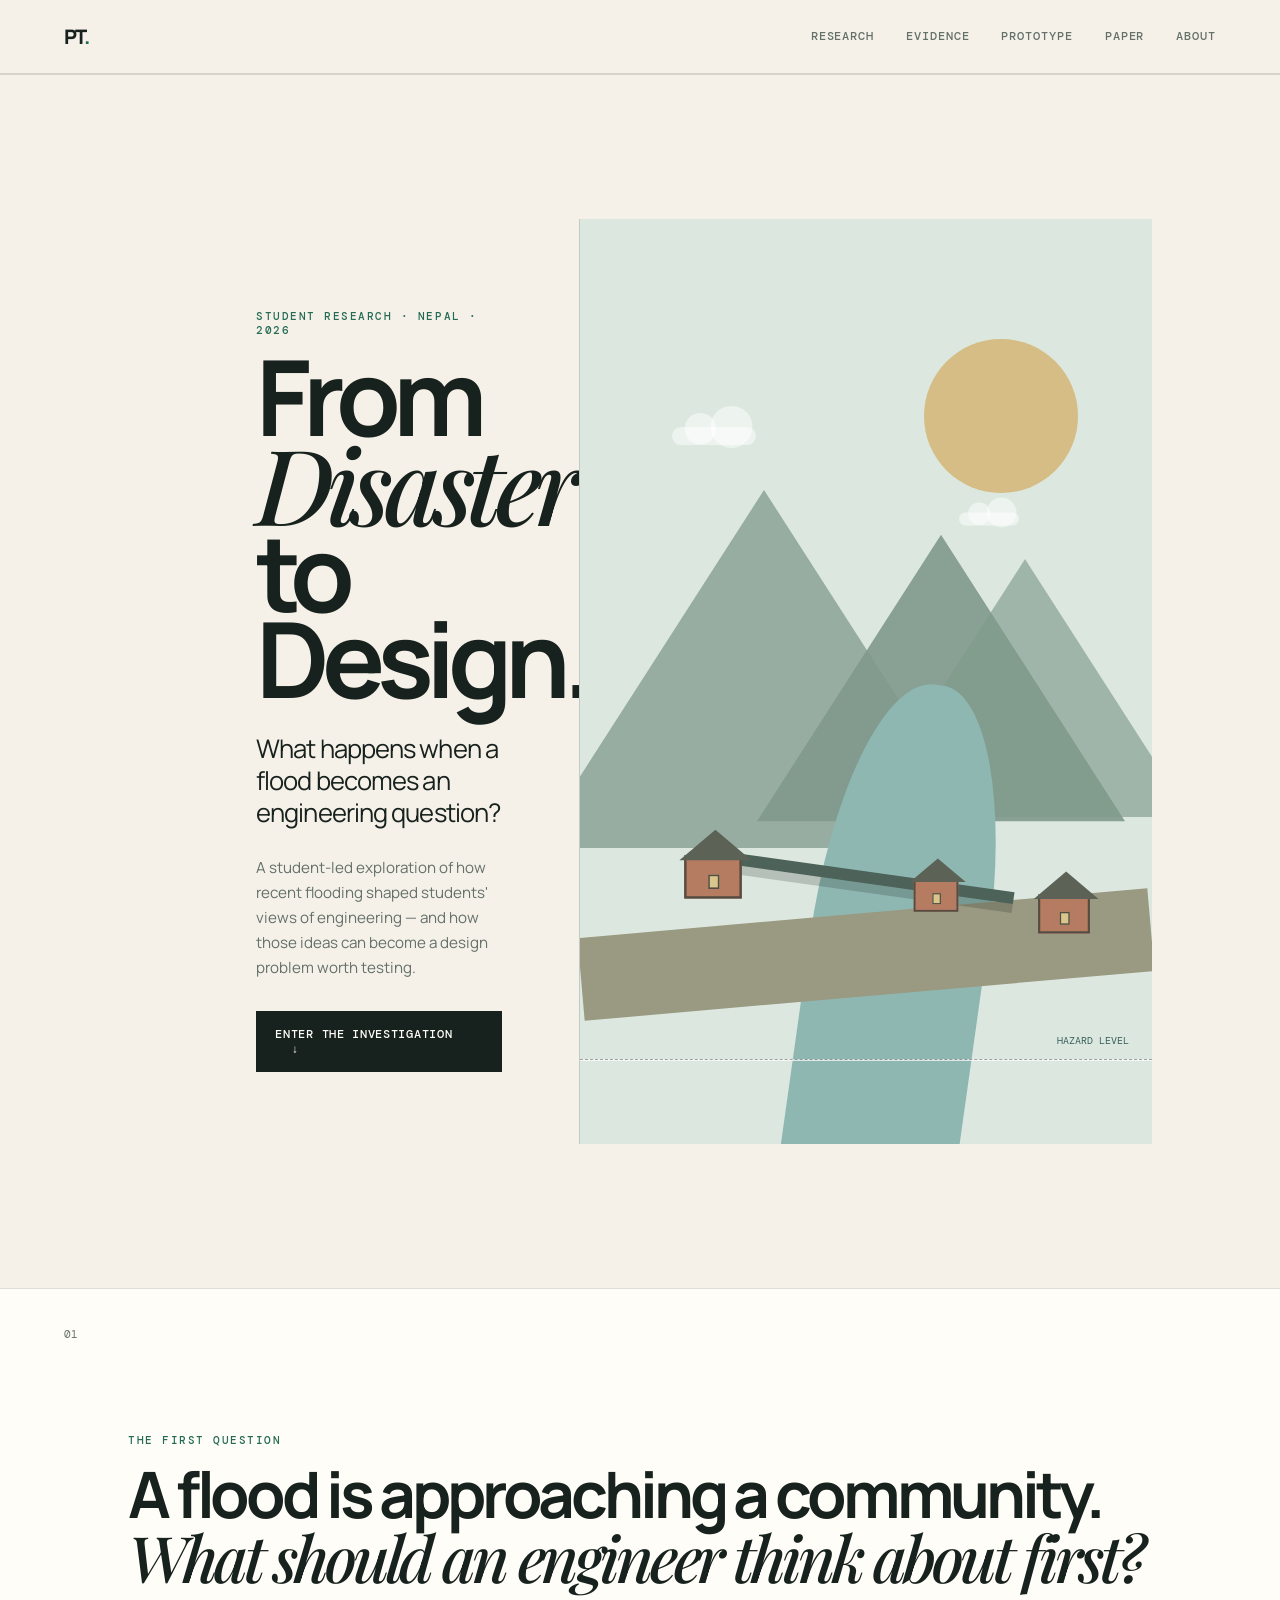
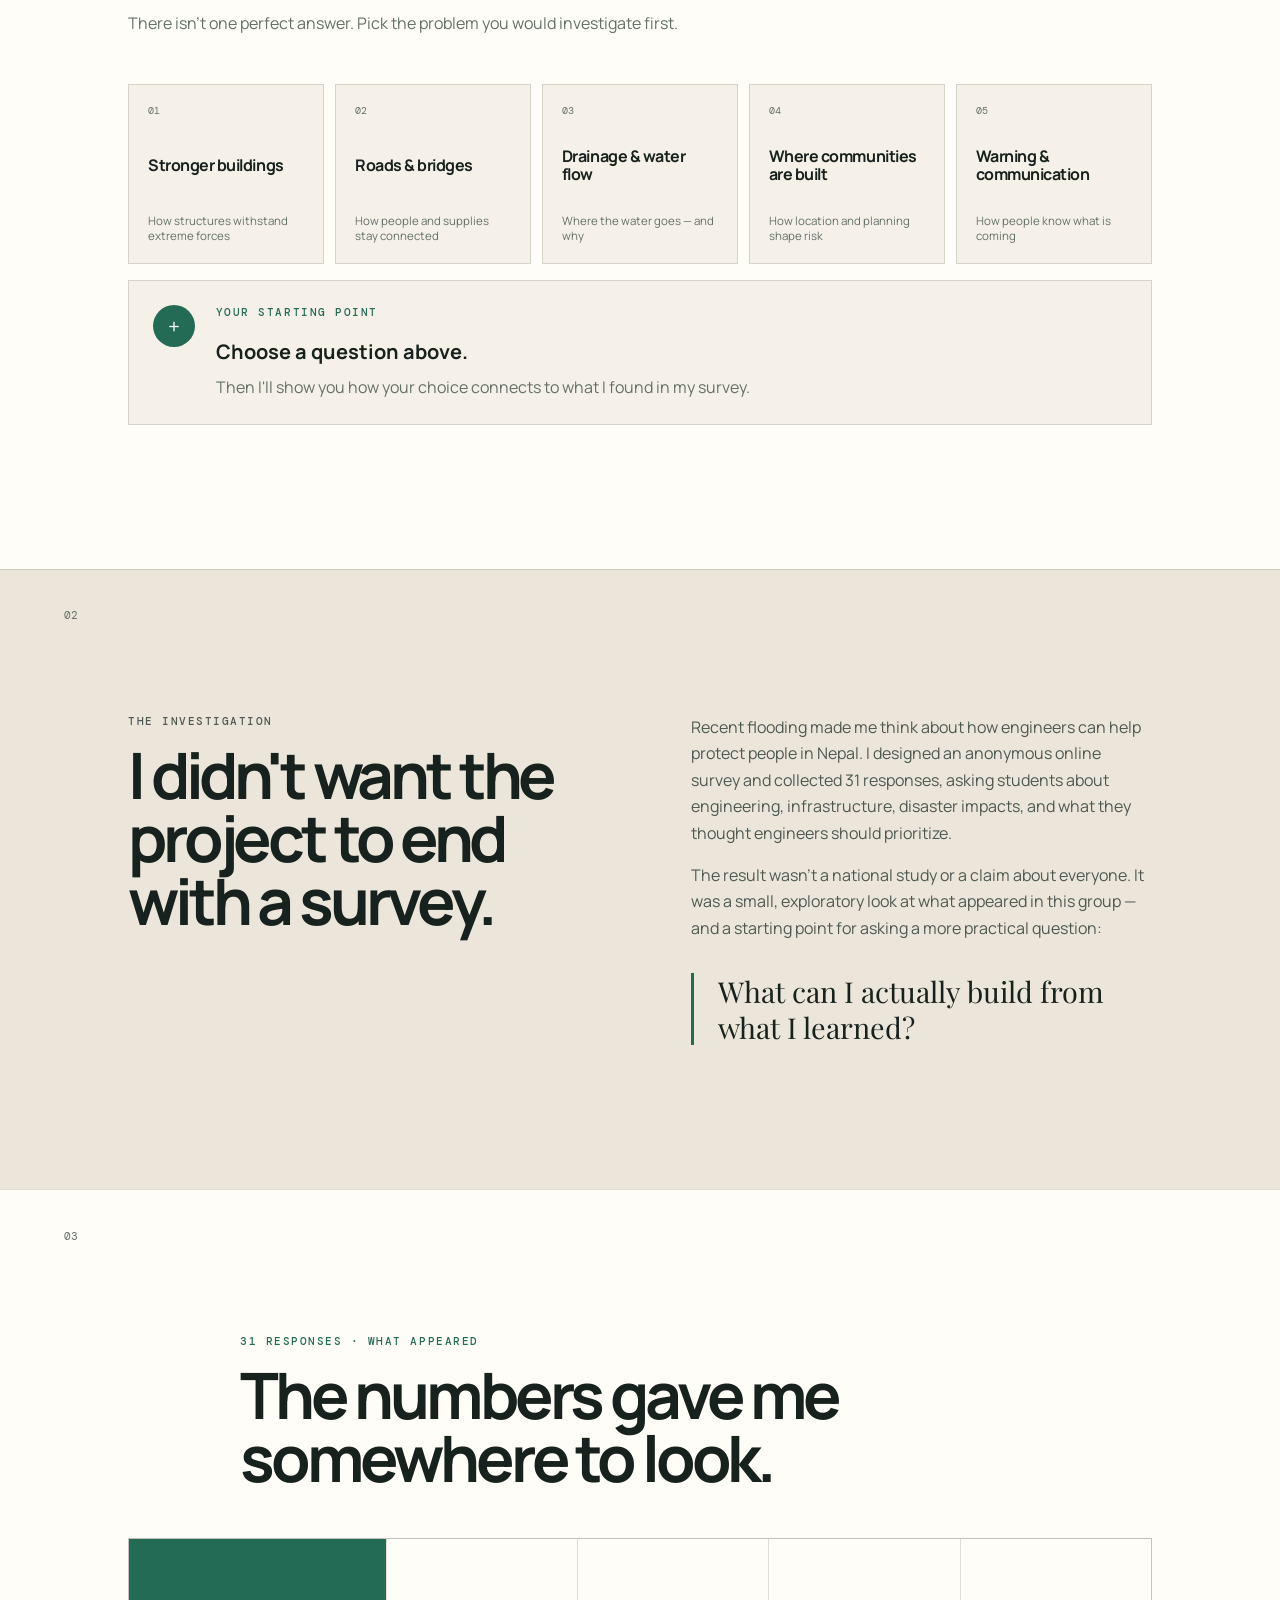
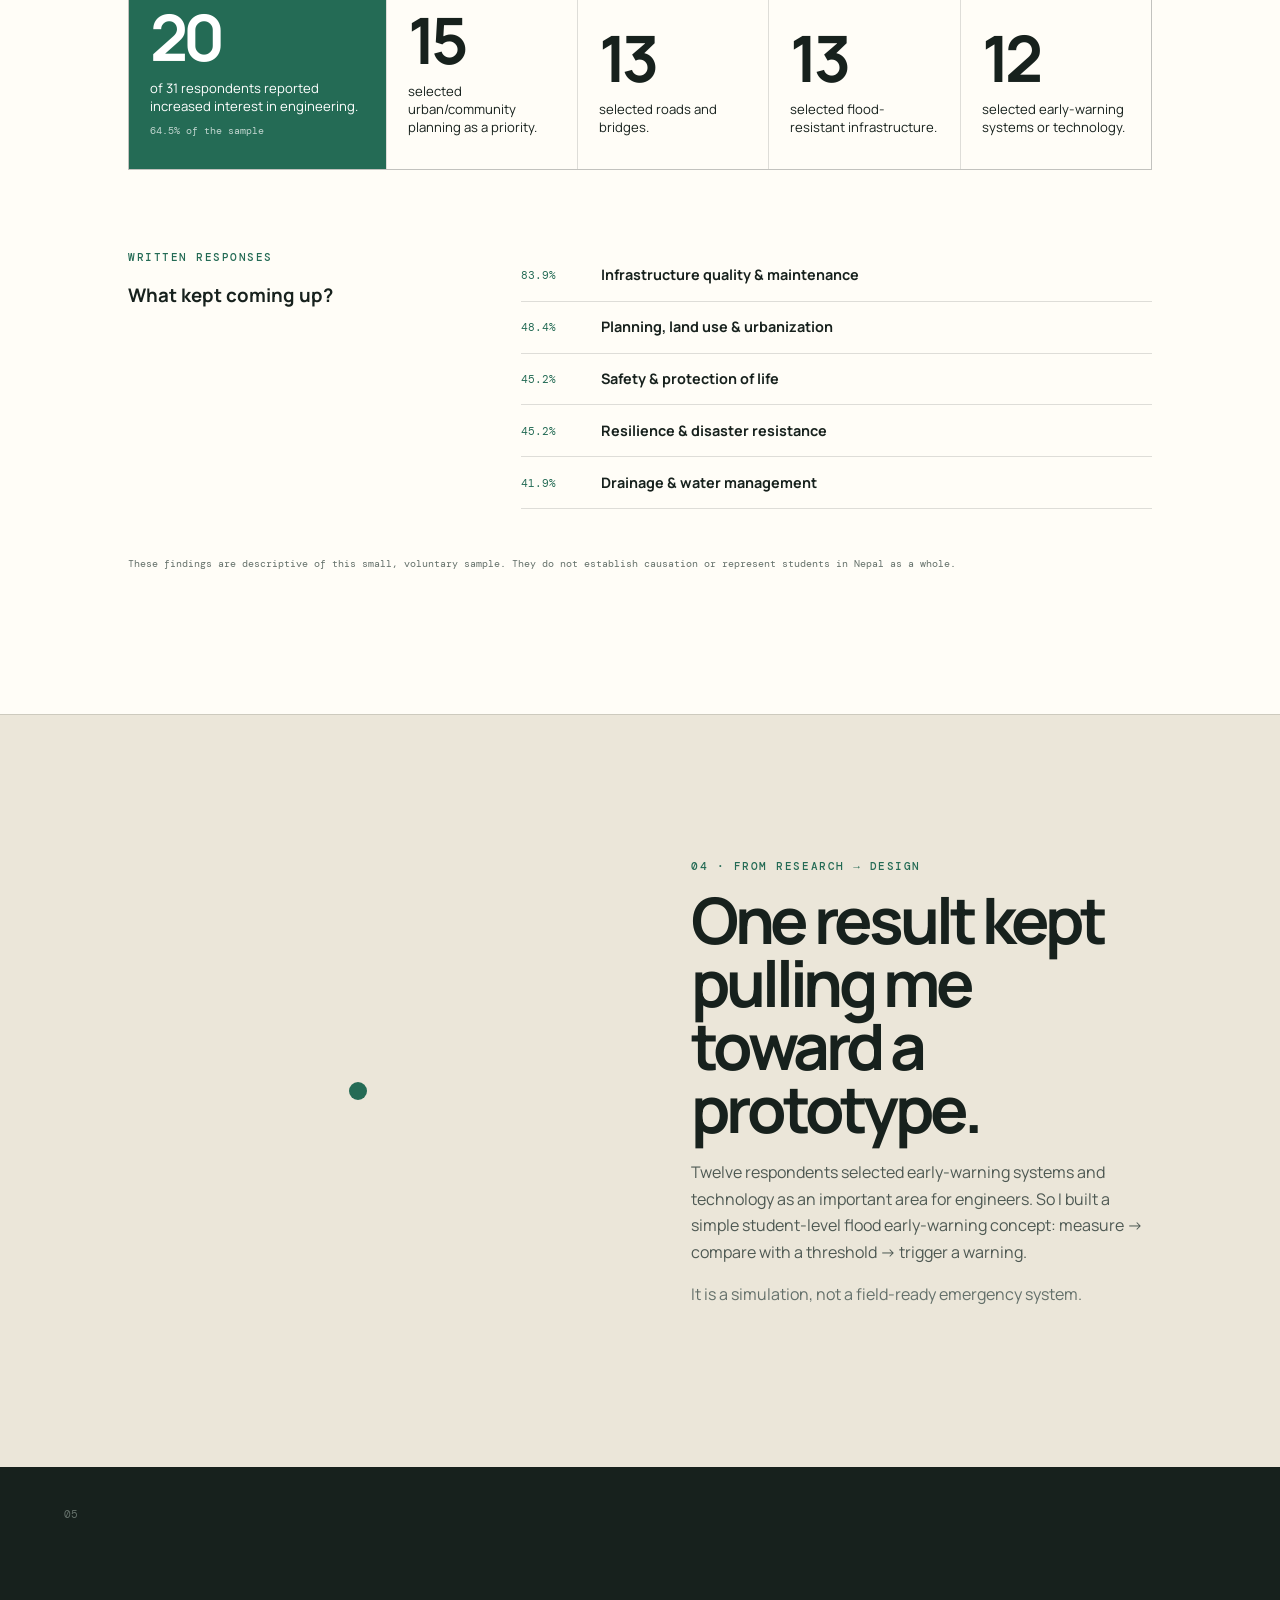
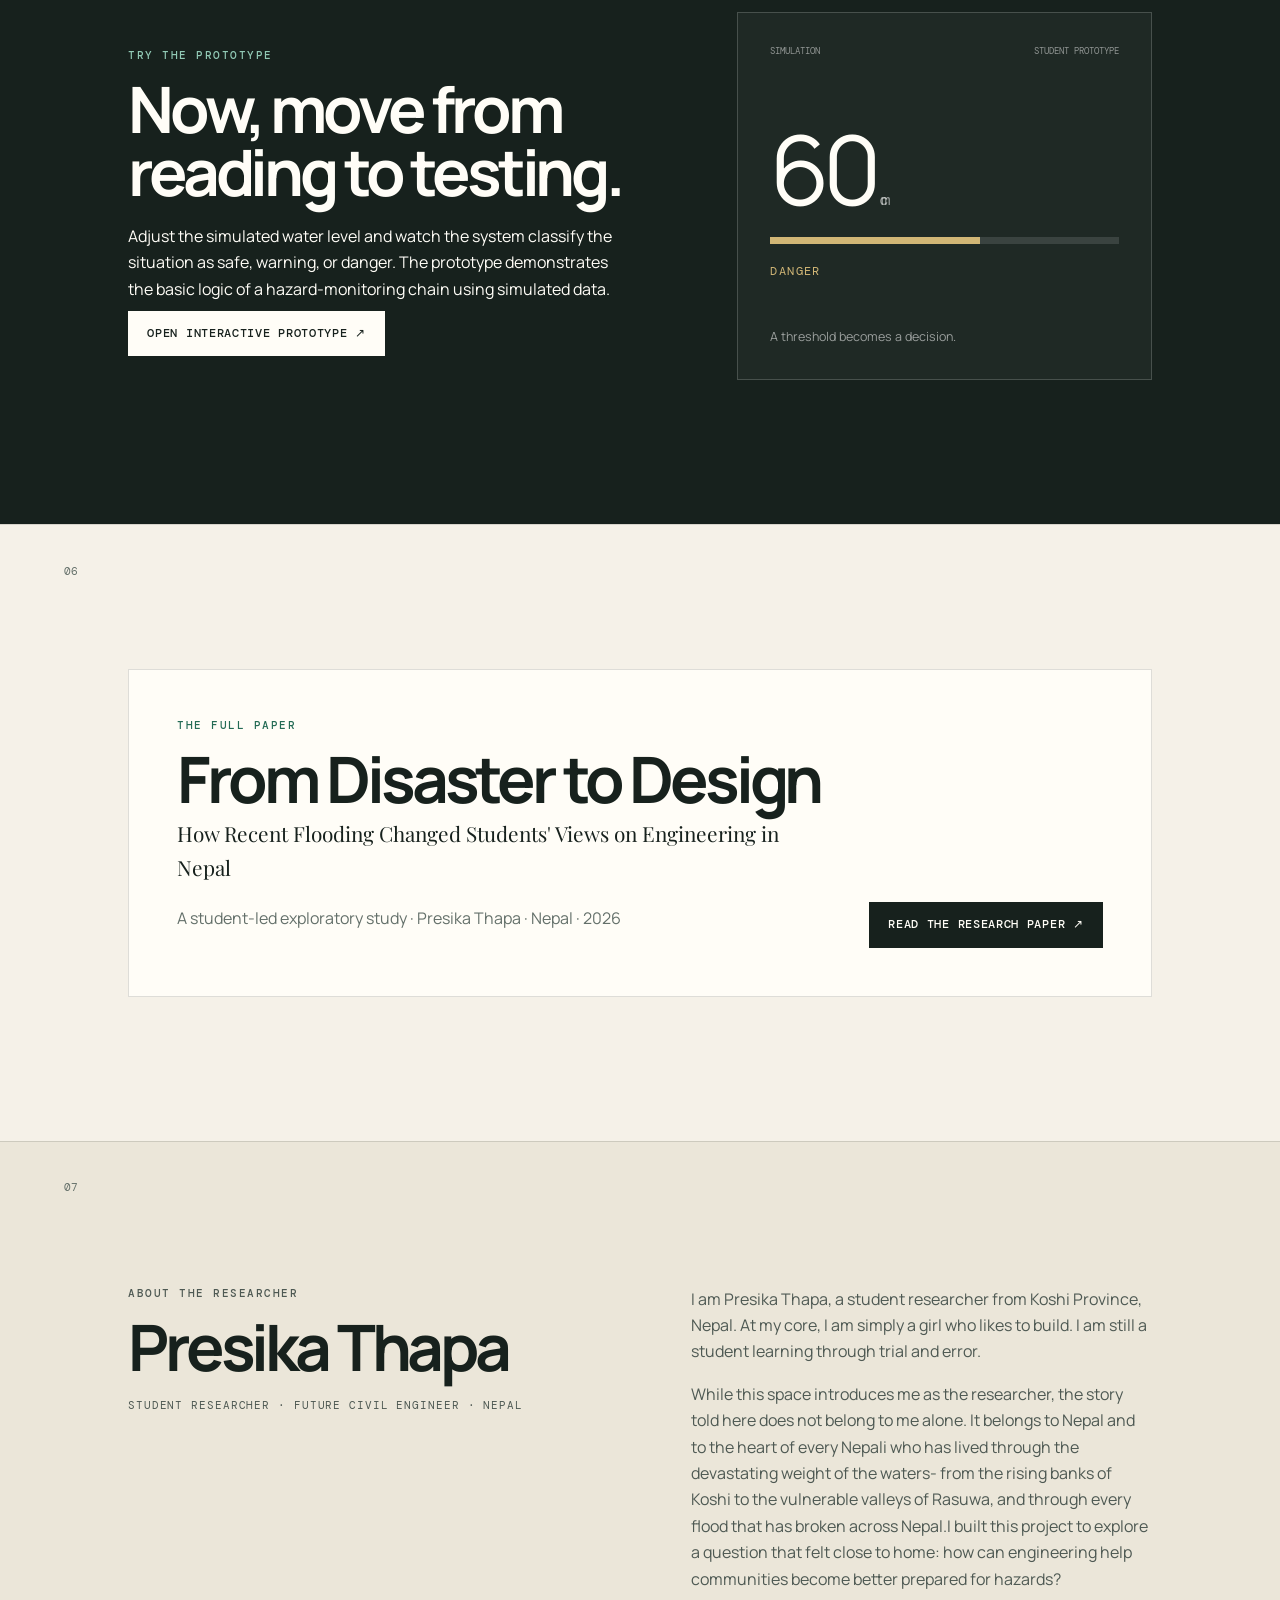
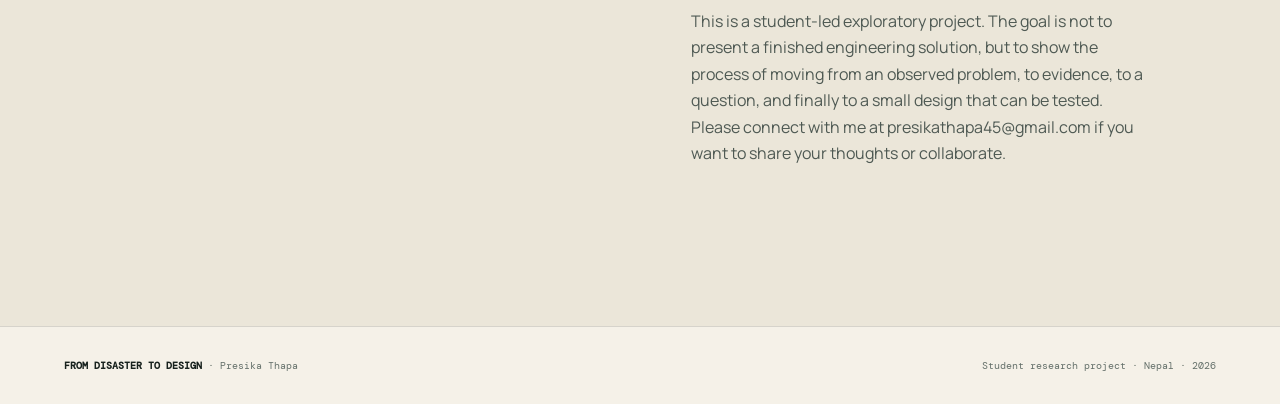
==== commit 33d2cb4e: "Update index.html It needs to be updated." ====
--- a/index.html
+++ b/index.html
@@ -1,188 +1,12 @@
-<!DOCTYPE html>
-<html lang="en">
-<head>
-    <meta charset="UTF-8">
-    <meta name="viewport" content="width=device-width,initial-scale=1.0">
-    <meta name="description" content="From Disaster to Design — a student-led exploratory study and flood early-warning prototype by Presika Thapa.">
-    <title>From Disaster to Design | Presika Thapa</title>
-    <link rel="stylesheet" href="style.css">
-</head>
-<body>
-<header class="site-header">
-    <a class="brand" href="#home">PT<span>.</span></a>
-    <button class="menu-button" aria-label="Open navigation">☰</button>
-    <nav>
-        <a href="#research">Research</a>
-        <a href="#evidence">Evidence</a>
-        <a href="#prototype">Prototype</a>
-        <a href="#paper">Paper</a>
-        <a href="#about">About</a>
-    </nav>
-</header>
-
+<!DOCTYPE html><html lang="en"><head><meta charset="UTF-8"><meta name="viewport" content="width=device-width,initial-scale=1.0"><meta name="description" content="From Disaster to Design — a student-led exploratory study and flood early-warning prototype by Presika Thapa."><title>From Disaster to Design | Presika Thapa</title><link rel="stylesheet" href="style.css"></head><body>
+<header class="site-header"><a class="brand" href="#home">PT<span>.</span></a><button class="menu-button" aria-label="Open navigation">☰</button><nav><a href="#research">Research</a><a href="#evidence">Evidence</a><a href="#prototype">Prototype</a><a href="#paper">Paper</a><a href="#about">About</a></nav></header>
 <main id="home">
-<section class="hero">
-    <div class="hero-copy">
-        <p class="eyebrow">STUDENT RESEARCH · NEPAL · 2026</p>
-        <h1>From<br><em>Disaster</em><br>to Design.</h1>
-        <p class="hero-question">What happens when a flood becomes an engineering question?</p>
-        <p class="hero-intro">A student-led exploration of how recent flooding shaped students' views of engineering — and how those ideas can become a design problem worth testing.</p>
-        <a class="primary-button" href="#challenge">Enter the investigation <span>↓</span></a>
-    </div>
-    <div class="landscape" aria-label="Original schematic landscape showing mountains, a community, a river, and rising water.">
-        <div class="sun"></div>
-        <div class="mountain m1"></div>
-        <div class="mountain m2"></div>
-        <div class="mountain m3"></div>
-        <div class="cloud c1"></div>
-        <div class="cloud c2"></div>
-        <div class="river"></div>
-        <div class="road"></div>
-        <div class="house h1"><i></i></div>
-        <div class="house h2"><i></i></div>
-        <div class="house h3"><i></i></div>
-        <div class="bridge"></div>
-        <div class="water-line"></div>
-        <div class="water-label">HAZARD LEVEL</div>
-    </div>
-</section>
-
-<section class="challenge" id="challenge">
-    <div class="section-number">01</div>
-    <div class="challenge-inner">
-        <p class="eyebrow">THE FIRST QUESTION</p>
-        <h2>A flood is approaching a community.<br><span>What should an engineer think about first?</span></h2>
-        <p class="muted">There isn't one perfect answer. Pick the problem you would investigate first.</p>
-        <div class="choice-grid">
-            <button class="choice" data-choice="structures"><span>01</span><strong>Stronger buildings</strong><small>How structures withstand extreme forces</small></button>
-            <button class="choice" data-choice="roads"><span>02</span><strong>Roads & bridges</strong><small>How people and supplies stay connected</small></button>
-            <button class="choice" data-choice="water"><span>03</span><strong>Drainage & water flow</strong><small>Where the water goes — and why</small></button>
-            <button class="choice" data-choice="planning"><span>04</span><strong>Where communities are built</strong><small>How location and planning shape risk</small></button>
-            <button class="choice" data-choice="warning"><span>05</span><strong>Warning & communication</strong><small>How people know what is coming</small></button>
-        </div>
-        <div class="choice-result" id="choiceResult" aria-live="polite">
-            <div class="result-mark">+</div>
-            <div>
-                <p class="eyebrow">YOUR STARTING POINT</p>
-                <h3>Choose a question above.</h3>
-                <p>Then I'll show you how your choice connects to what I found in my survey.</p>
-            </div>
-        </div>
-    </div>
-</section>
-
-<section class="story" id="research">
-    <div class="section-number">02</div>
-    <div class="story-grid">
-        <div>
-            <p class="eyebrow">THE INVESTIGATION</p>
-            <h2>I didn't want the project to end with a survey.</h2>
-        </div>
-        <div>
-            <p>Recent flooding made me think about how engineers can help protect people in Nepal. I designed an anonymous online survey and collected 31 responses, asking students about engineering, infrastructure, disaster impacts, and what they thought engineers should prioritize.</p>
-            <p>The result wasn't a national study or a claim about everyone. It was a small, exploratory look at what appeared in this group — and a starting point for asking a more practical question:</p>
-            <blockquote>What can I actually build from what I learned?</blockquote>
-        </div>
-    </div>
-</section>
-
-<section class="evidence" id="evidence">
-    <div class="section-number">03</div>
-    <div class="section-heading">
-        <p class="eyebrow">31 RESPONSES · WHAT APPEARED</p>
-        <h2>The numbers gave me somewhere to look.</h2>
-    </div>
-    <div class="stats-grid">
-        <article class="stat-card featured"><span class="stat-big">20</span><p>of 31 respondents reported increased interest in engineering.</p><span class="stat-note">64.5% of the sample</span></article>
-        <article class="stat-card"><span class="stat-big">15</span><p>selected urban/community planning as a priority.</p></article>
-        <article class="stat-card"><span class="stat-big">13</span><p>selected roads and bridges.</p></article>
-        <article class="stat-card"><span class="stat-big">13</span><p>selected flood-resistant infrastructure.</p></article>
-        <article class="stat-card"><span class="stat-big">12</span><p>selected early-warning systems or technology.</p></article>
-    </div>
-    <div class="themes">
-        <div>
-            <p class="eyebrow">WRITTEN RESPONSES</p>
-            <h3>What kept coming up?</h3>
-        </div>
-        <div class="theme-list">
-            <div><span>83.9%</span><strong>Infrastructure quality & maintenance</strong></div>
-            <div><span>48.4%</span><strong>Planning, land use & urbanization</strong></div>
-            <div><span>45.2%</span><strong>Safety & protection of life</strong></div>
-            <div><span>45.2%</span><strong>Resilience & disaster resistance</strong></div>
-            <div><span>41.9%</span><strong>Drainage & water management</strong></div>
-        </div>
-    </div>
-    <p class="method-note">These findings are descriptive of this small, voluntary sample. They do not establish causation or represent students in Nepal as a whole.</p>
-</section>
-
-<section class="transition">
-    <div class="transition-art">
-        <div class="signal-ring r1"></div>
-        <div class="signal-ring r2"></div>
-        <div class="signal-ring r3"></div>
-        <div class="signal-dot"></div>
-    </div>
-    <div>
-        <p class="eyebrow">04 · FROM RESEARCH → DESIGN</p>
-        <h2>One result kept pulling me toward a prototype.</h2>
-        <p>Twelve respondents selected early-warning systems and technology as an important area for engineers. So I built a simple student-level flood early-warning concept: measure → compare with a threshold → trigger a warning.</p>
-        <p class="muted">It is a simulation, not a field-ready emergency system.</p>
-    </div>
-</section>
-
-<section class="prototype-section" id="prototype">
-    <div class="section-number">05</div>
-    <div class="prototype-copy">
-        <p class="eyebrow">TRY THE PROTOTYPE</p>
-        <h2>Now, move from reading to testing.</h2>
-        <p>Adjust the simulated water level and watch the system classify the situation as safe, warning, or danger. The prototype demonstrates the basic logic of a hazard-monitoring chain using simulated data.</p>
-        <a class="primary-button light-button" href="prototype/flood_early_warning.html" target="_blank">Open interactive prototype ↗</a>
-    </div>
-    <div class="mini-dashboard">
-        <div class="dash-top"><span>SIMULATION</span><span>STUDENT PROTOTYPE</span></div>
-        <div class="dash-value">60<span>cm</span></div>
-        <div class="dash-bar"><i></i></div>
-        <div class="dash-status">DANGER</div>
-        <div class="dash-caption">A threshold becomes a decision.</div>
-    </div>
-</section>
-
-<section class="paper" id="paper">
-    <div class="section-number">06</div>
-    <div class="paper-card">
-        <div>
-            <p class="eyebrow">THE FULL PAPER</p>
-            <h2>From Disaster to Design</h2>
-            <p class="paper-subtitle">How Recent Flooding Changed Students' Views on Engineering in Nepal</p>
-            <p class="muted">A student-led exploratory study · Presika Thapa · Nepal · 2026</p>
-        </div>
-        <div class="paper-actions">
-            <!-- Only the PDF action button remains -->
-            <a class="primary-button" href="research/From_Disaster_to_Design_Final.pdf" target="_blank">Read the research paper ↗</a>
-        </div>
-    </div>
-</section>
-
-<section class="about" id="about">
-    <div class="section-number">07</div>
-    <div class="about-grid">
-        <div>
-            <p class="eyebrow">ABOUT THE RESEARCHER</p>
-            <h2>Presika Thapa</h2>
-            <p class="role">Student Researcher · Future Civil Engineer · Nepal</p>
-        </div>
-        <div>
-            <p>I am Presika Thapa, a student researcher from Koshi Province, Nepal. At my core, I am simply a girl who likes to build. I am still a student learning through trial and error.</p> 
-            <p>While this space introduces me as the researcher, the story told here belongs to the shared experience of my community. Turning a disaster into a design problem was my way of finding agency in the face of unpredictable events—and taking my first real step toward a future in civil engineering.</p>
-        </div>
-    </div>
-</section>
-</main>
-
-<footer class="site-footer">
-    <p>&copy; 2026 Presika Thapa. All rights reserved. · Student Exploratory Research · Koshi Province, Nepal.</p>
-</footer>
-
-<script src="script.js"></script>
-</body>
-</html>
+<section class="hero"><div class="hero-copy"><p class="eyebrow">STUDENT RESEARCH · NEPAL · 2026</p><h1>From<br><em>Disaster</em><br>to Design.</h1><p class="hero-question">What happens when a flood becomes an engineering question?</p><p class="hero-intro">A student-led exploration of how recent flooding shaped students' views of engineering — and how those ideas can become a design problem worth testing.</p><a class="primary-button" href="#challenge">Enter the investigation <span>↓</span></a></div><div class="landscape" aria-label="Original schematic landscape showing mountains, a community, a river, and rising water."><div class="sun"></div><div class="mountain m1"></div><div class="mountain m2"></div><div class="mountain m3"></div><div class="cloud c1"></div><div class="cloud c2"></div><div class="river"></div><div class="road"></div><div class="house h1"><i></i></div><div class="house h2"><i></i></div><div class="house h3"><i></i></div><div class="bridge"></div><div class="water-line"></div><div class="water-label">HAZARD LEVEL</div></div></section>
+<section class="challenge" id="challenge"><div class="section-number">01</div><div class="challenge-inner"><p class="eyebrow">THE FIRST QUESTION</p><h2>A flood is approaching a community.<br><span>What should an engineer think about first?</span></h2><p class="muted">There isn't one perfect answer. Pick the problem you would investigate first.</p><div class="choice-grid"><button class="choice" data-choice="structures"><span>01</span><strong>Stronger buildings</strong><small>How structures withstand extreme forces</small></button><button class="choice" data-choice="roads"><span>02</span><strong>Roads & bridges</strong><small>How people and supplies stay connected</small></button><button class="choice" data-choice="water"><span>03</span><strong>Drainage & water flow</strong><small>Where the water goes — and why</small></button><button class="choice" data-choice="planning"><span>04</span><strong>Where communities are built</strong><small>How location and planning shape risk</small></button><button class="choice" data-choice="warning"><span>05</span><strong>Warning & communication</strong><small>How people know what is coming</small></button></div><div class="choice-result" id="choiceResult" aria-live="polite"><div class="result-mark">+</div><div><p class="eyebrow">YOUR STARTING POINT</p><h3>Choose a question above.</h3><p>Then I'll show you how your choice connects to what I found in my survey.</p></div></div></div></section>
+<section class="story" id="research"><div class="section-number">02</div><div class="story-grid"><div><p class="eyebrow">THE INVESTIGATION</p><h2>I didn't want the project to end with a survey.</h2></div><div><p>Recent flooding made me think about how engineers can help protect people in Nepal. I designed an anonymous online survey and collected 31 responses, asking students about engineering, infrastructure, disaster impacts, and what they thought engineers should prioritize.</p><p>The result wasn't a national study or a claim about everyone. It was a small, exploratory look at what appeared in this group — and a starting point for asking a more practical question:</p><blockquote>What can I actually build from what I learned?</blockquote></div></div></section>
+<section class="evidence" id="evidence"><div class="section-number">03</div><div class="section-heading"><p class="eyebrow">31 RESPONSES · WHAT APPEARED</p><h2>The numbers gave me somewhere to look.</h2></div><div class="stats-grid"><article class="stat-card featured"><span class="stat-big">20</span><p>of 31 respondents reported increased interest in engineering.</p><span class="stat-note">64.5% of the sample</span></article><article class="stat-card"><span class="stat-big">15</span><p>selected urban/community planning as a priority.</p></article><article class="stat-card"><span class="stat-big">13</span><p>selected roads and bridges.</p></article><article class="stat-card"><span class="stat-big">13</span><p>selected flood-resistant infrastructure.</p></article><article class="stat-card"><span class="stat-big">12</span><p>selected early-warning systems or technology.</p></article></div><div class="themes"><div><p class="eyebrow">WRITTEN RESPONSES</p><h3>What kept coming up?</h3></div><div class="theme-list"><div><span>83.9%</span><strong>Infrastructure quality & maintenance</strong></div><div><span>48.4%</span><strong>Planning, land use & urbanization</strong></div><div><span>45.2%</span><strong>Safety & protection of life</strong></div><div><span>45.2%</span><strong>Resilience & disaster resistance</strong></div><div><span>41.9%</span><strong>Drainage & water management</strong></div></div></div><p class="method-note">These findings are descriptive of this small, voluntary sample. They do not establish causation or represent students in Nepal as a whole.</p></section>
+<section class="transition"><div class="transition-art"><div class="signal-ring r1"></div><div class="signal-ring r2"></div><div class="signal-ring r3"></div><div class="signal-dot"></div></div><div><p class="eyebrow">04 · FROM RESEARCH → DESIGN</p><h2>One result kept pulling me toward a prototype.</h2><p>Twelve respondents selected early-warning systems and technology as an important area for engineers. So I built a simple student-level flood early-warning concept: measure → compare with a threshold → trigger a warning.</p><p class="muted">It is a simulation, not a field-ready emergency system.</p></div></section>
+<section class="prototype-section" id="prototype"><div class="section-number">05</div><div class="prototype-copy"><p class="eyebrow">TRY THE PROTOTYPE</p><h2>Now, move from reading to testing.</h2><p>Adjust the simulated water level and watch the system classify the situation as safe, warning, or danger. The prototype demonstrates the basic logic of a hazard-monitoring chain using simulated data.</p><a class="primary-button light-button" href="prototype/flood_early_warning.html" target="_blank">Open interactive prototype ↗</a></div><div class="mini-dashboard"><div class="dash-top"><span>SIMULATION</span><span>STUDENT PROTOTYPE</span></div><div class="dash-value">60<span>cm</span></div><div class="dash-bar"><i></i></div><div class="dash-status">DANGER</div><div class="dash-caption">A threshold becomes a decision.</div></div></section>
+<section class="paper" id="paper"><div class="section-number">06</div><div class="paper-card"><div><p class="eyebrow">THE FULL PAPER</p><h2>From Disaster to Design</h2><p class="paper-subtitle">How Recent Flooding Changed Students' Views on Engineering in Nepal</p><p class="muted">A student-led exploratory study · Presika Thapa · Nepal · 2026</p></div><div class="paper-actions"><a class="primary-button" href="research/From_Disaster_to_Design_Final.pdf" target="_blank">Read the research paper ↗</a></div></div></section>
+<section class="about" id="about"><div class="section-number">07</div><div class="about-grid"><div><p class="eyebrow">ABOUT THE RESEARCHER</p><h2>Presika Thapa</h2><p class="role">Student Researcher · Future Civil Engineer · Nepal</p></div><div><p>I am Presika Thapa, a student researcher from Koshi Province, Nepal. At my core, I am simply a girl who likes to build. I am still a student learning through trial and error.</p> <p>While this space introduces me as the researcher, the story told here does not belong to me alone. It belongs to Nepal and to the heart of every Nepali who has lived through the devastating weight of the waters- from the rising banks of Koshi to the vulnerable valleys of Rasuwa, and through every flood that has broken across Nepal.I built this project to explore a question that felt close to home: how can engineering help communities become better prepared for hazards?</p> <p>This is a student-led exploratory project. The goal is not to present a finished engineering solution, but to show the process of moving from an observed problem, to evidence, to a question, and finally to a small design that can be tested. Please connect with me at presikathapa45@gmail.com if you want to share your thoughts or collaborate.</p></div></div></section>
+</main><footer><div><strong>FROM DISASTER TO DESIGN</strong> · Presika Thapa</div><div>Student research project · Nepal · 2026</div></footer><script src="script.js"></script></body></html>
